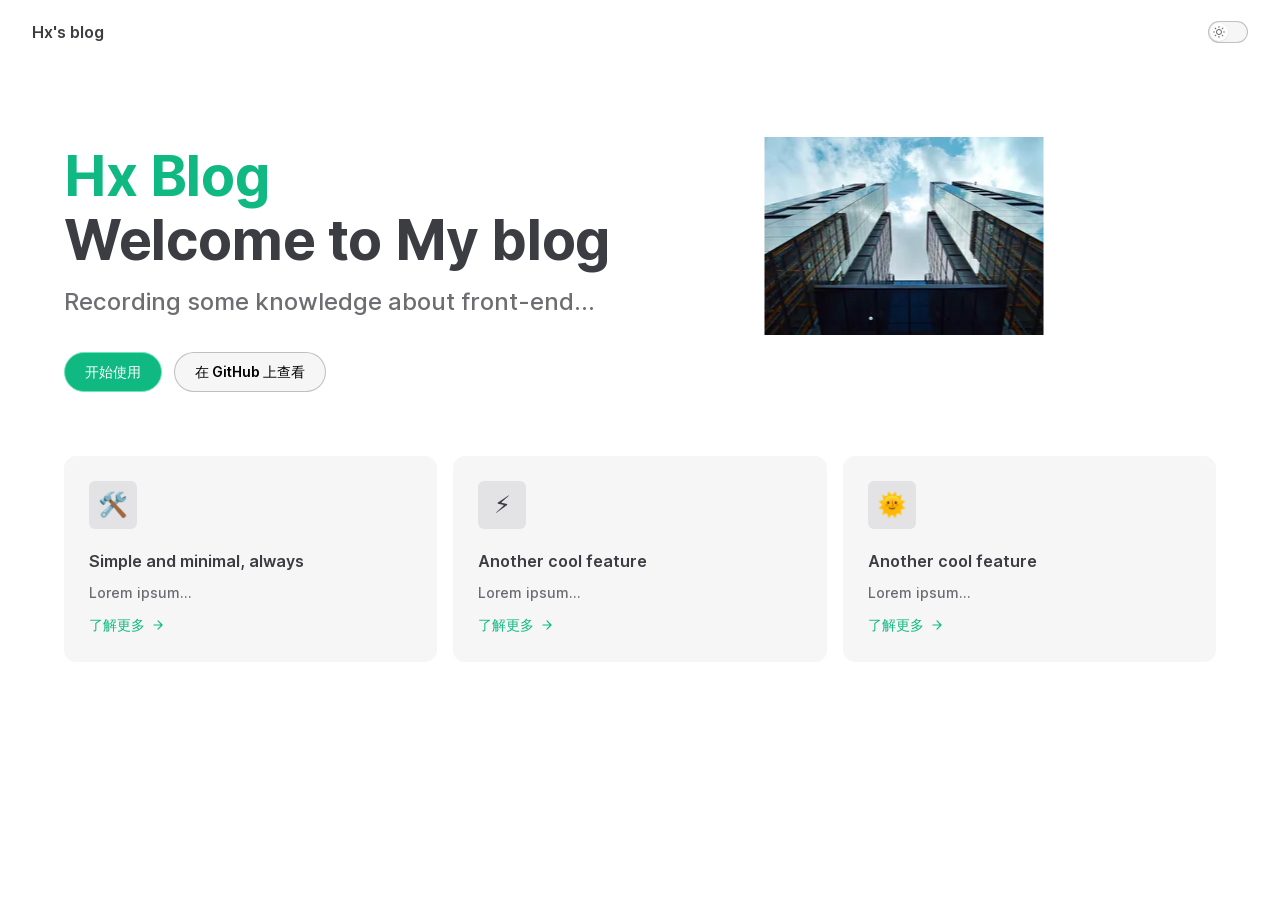
==== index.html @ 92ddaed3 "deploy" ====
<!DOCTYPE html>
<html lang="cn-ZH" dir="ltr">
  <head>
    <meta charset="utf-8">
    <meta name="viewport" content="width=device-width,initial-scale=1">
    <title>Hx's blog | Hx's blog</title>
    <meta name="description" content="基于 vite vue3 element-plus 组件库">
    <link rel="preload stylesheet" href="/assets/style.7b8b1841.css" as="style">
    <script type="module" src="/assets/app.e21450f7.js"></script>
    <link rel="preload" href="/assets/inter-roman-latin.2ed14f66.woff2" as="font" type="font/woff2" crossorigin="">
  <link rel="modulepreload" href="/assets/chunks/framework.d7e37bdc.js">
  <link rel="modulepreload" href="/assets/chunks/theme.c1c2a19f.js">
  <link rel="modulepreload" href="/assets/index.md.8d6172b9.lean.js">
  <script id="check-dark-light">(()=>{const e=localStorage.getItem("vitepress-theme-appearance")||"",a=window.matchMedia("(prefers-color-scheme: dark)").matches;(!e||e==="auto"?a:e==="dark")&&document.documentElement.classList.add("dark")})();</script>
  </head>
  <body>
    <div id="app"><div class="Layout" data-v-b2cf3e0b><!--[--><!--]--><!--[--><span tabindex="-1" data-v-c8616af1></span><a href="#VPContent" class="VPSkipLink visually-hidden" data-v-c8616af1> Skip to content </a><!--]--><!----><header class="VPNav" data-v-b2cf3e0b data-v-7e5bc4a5><div class="VPNavBar" data-v-7e5bc4a5 data-v-94c81dcc><div class="container" data-v-94c81dcc><div class="title" data-v-94c81dcc><div class="VPNavBarTitle" data-v-94c81dcc data-v-f4ef19a3><a class="title" href="/" data-v-f4ef19a3><!--[--><!--]--><!----><!--[-->Hx&#39;s blog<!--]--><!--[--><!--]--></a></div></div><div class="content" data-v-94c81dcc><div class="curtain" data-v-94c81dcc></div><div class="content-body" data-v-94c81dcc><!--[--><!--]--><div class="VPNavBarSearch search" style="--vp-meta-key:&#39;Meta&#39;;" data-v-94c81dcc><!----></div><!----><!----><div class="VPNavBarAppearance appearance" data-v-94c81dcc data-v-f6a63727><label title="toggle dark mode" data-v-f6a63727 data-v-a9c8afb8><button class="VPSwitch VPSwitchAppearance" type="button" role="switch" aria-checked="false" data-v-a9c8afb8 data-v-f3c41672><span class="check" data-v-f3c41672><span class="icon" data-v-f3c41672><!--[--><svg xmlns="http://www.w3.org/2000/svg" aria-hidden="true" focusable="false" viewbox="0 0 24 24" class="sun" data-v-a9c8afb8><path d="M12,18c-3.3,0-6-2.7-6-6s2.7-6,6-6s6,2.7,6,6S15.3,18,12,18zM12,8c-2.2,0-4,1.8-4,4c0,2.2,1.8,4,4,4c2.2,0,4-1.8,4-4C16,9.8,14.2,8,12,8z"></path><path d="M12,4c-0.6,0-1-0.4-1-1V1c0-0.6,0.4-1,1-1s1,0.4,1,1v2C13,3.6,12.6,4,12,4z"></path><path d="M12,24c-0.6,0-1-0.4-1-1v-2c0-0.6,0.4-1,1-1s1,0.4,1,1v2C13,23.6,12.6,24,12,24z"></path><path d="M5.6,6.6c-0.3,0-0.5-0.1-0.7-0.3L3.5,4.9c-0.4-0.4-0.4-1,0-1.4s1-0.4,1.4,0l1.4,1.4c0.4,0.4,0.4,1,0,1.4C6.2,6.5,5.9,6.6,5.6,6.6z"></path><path d="M19.8,20.8c-0.3,0-0.5-0.1-0.7-0.3l-1.4-1.4c-0.4-0.4-0.4-1,0-1.4s1-0.4,1.4,0l1.4,1.4c0.4,0.4,0.4,1,0,1.4C20.3,20.7,20,20.8,19.8,20.8z"></path><path d="M3,13H1c-0.6,0-1-0.4-1-1s0.4-1,1-1h2c0.6,0,1,0.4,1,1S3.6,13,3,13z"></path><path d="M23,13h-2c-0.6,0-1-0.4-1-1s0.4-1,1-1h2c0.6,0,1,0.4,1,1S23.6,13,23,13z"></path><path d="M4.2,20.8c-0.3,0-0.5-0.1-0.7-0.3c-0.4-0.4-0.4-1,0-1.4l1.4-1.4c0.4-0.4,1-0.4,1.4,0s0.4,1,0,1.4l-1.4,1.4C4.7,20.7,4.5,20.8,4.2,20.8z"></path><path d="M18.4,6.6c-0.3,0-0.5-0.1-0.7-0.3c-0.4-0.4-0.4-1,0-1.4l1.4-1.4c0.4-0.4,1-0.4,1.4,0s0.4,1,0,1.4l-1.4,1.4C18.9,6.5,18.6,6.6,18.4,6.6z"></path></svg><svg xmlns="http://www.w3.org/2000/svg" aria-hidden="true" focusable="false" viewbox="0 0 24 24" class="moon" data-v-a9c8afb8><path d="M12.1,22c-0.3,0-0.6,0-0.9,0c-5.5-0.5-9.5-5.4-9-10.9c0.4-4.8,4.2-8.6,9-9c0.4,0,0.8,0.2,1,0.5c0.2,0.3,0.2,0.8-0.1,1.1c-2,2.7-1.4,6.4,1.3,8.4c2.1,1.6,5,1.6,7.1,0c0.3-0.2,0.7-0.3,1.1-0.1c0.3,0.2,0.5,0.6,0.5,1c-0.2,2.7-1.5,5.1-3.6,6.8C16.6,21.2,14.4,22,12.1,22zM9.3,4.4c-2.9,1-5,3.6-5.2,6.8c-0.4,4.4,2.8,8.3,7.2,8.7c2.1,0.2,4.2-0.4,5.8-1.8c1.1-0.9,1.9-2.1,2.4-3.4c-2.5,0.9-5.3,0.5-7.5-1.1C9.2,11.4,8.1,7.7,9.3,4.4z"></path></svg><!--]--></span></span></button></label></div><!----><div class="VPFlyout VPNavBarExtra extra" data-v-94c81dcc data-v-40855f84 data-v-764effdf><button type="button" class="button" aria-haspopup="true" aria-expanded="false" aria-label="extra navigation" data-v-764effdf><svg xmlns="http://www.w3.org/2000/svg" aria-hidden="true" focusable="false" viewbox="0 0 24 24" class="icon" data-v-764effdf><circle cx="12" cy="12" r="2"></circle><circle cx="19" cy="12" r="2"></circle><circle cx="5" cy="12" r="2"></circle></svg></button><div class="menu" data-v-764effdf><div class="VPMenu" data-v-764effdf data-v-e7ea1737><!----><!--[--><!--[--><!----><div class="group" data-v-40855f84><div class="item appearance" data-v-40855f84><p class="label" data-v-40855f84>Appearance</p><div class="appearance-action" data-v-40855f84><label title="toggle dark mode" data-v-40855f84 data-v-a9c8afb8><button class="VPSwitch VPSwitchAppearance" type="button" role="switch" aria-checked="false" data-v-a9c8afb8 data-v-f3c41672><span class="check" data-v-f3c41672><span class="icon" data-v-f3c41672><!--[--><svg xmlns="http://www.w3.org/2000/svg" aria-hidden="true" focusable="false" viewbox="0 0 24 24" class="sun" data-v-a9c8afb8><path d="M12,18c-3.3,0-6-2.7-6-6s2.7-6,6-6s6,2.7,6,6S15.3,18,12,18zM12,8c-2.2,0-4,1.8-4,4c0,2.2,1.8,4,4,4c2.2,0,4-1.8,4-4C16,9.8,14.2,8,12,8z"></path><path d="M12,4c-0.6,0-1-0.4-1-1V1c0-0.6,0.4-1,1-1s1,0.4,1,1v2C13,3.6,12.6,4,12,4z"></path><path d="M12,24c-0.6,0-1-0.4-1-1v-2c0-0.6,0.4-1,1-1s1,0.4,1,1v2C13,23.6,12.6,24,12,24z"></path><path d="M5.6,6.6c-0.3,0-0.5-0.1-0.7-0.3L3.5,4.9c-0.4-0.4-0.4-1,0-1.4s1-0.4,1.4,0l1.4,1.4c0.4,0.4,0.4,1,0,1.4C6.2,6.5,5.9,6.6,5.6,6.6z"></path><path d="M19.8,20.8c-0.3,0-0.5-0.1-0.7-0.3l-1.4-1.4c-0.4-0.4-0.4-1,0-1.4s1-0.4,1.4,0l1.4,1.4c0.4,0.4,0.4,1,0,1.4C20.3,20.7,20,20.8,19.8,20.8z"></path><path d="M3,13H1c-0.6,0-1-0.4-1-1s0.4-1,1-1h2c0.6,0,1,0.4,1,1S3.6,13,3,13z"></path><path d="M23,13h-2c-0.6,0-1-0.4-1-1s0.4-1,1-1h2c0.6,0,1,0.4,1,1S23.6,13,23,13z"></path><path d="M4.2,20.8c-0.3,0-0.5-0.1-0.7-0.3c-0.4-0.4-0.4-1,0-1.4l1.4-1.4c0.4-0.4,1-0.4,1.4,0s0.4,1,0,1.4l-1.4,1.4C4.7,20.7,4.5,20.8,4.2,20.8z"></path><path d="M18.4,6.6c-0.3,0-0.5-0.1-0.7-0.3c-0.4-0.4-0.4-1,0-1.4l1.4-1.4c0.4-0.4,1-0.4,1.4,0s0.4,1,0,1.4l-1.4,1.4C18.9,6.5,18.6,6.6,18.4,6.6z"></path></svg><svg xmlns="http://www.w3.org/2000/svg" aria-hidden="true" focusable="false" viewbox="0 0 24 24" class="moon" data-v-a9c8afb8><path d="M12.1,22c-0.3,0-0.6,0-0.9,0c-5.5-0.5-9.5-5.4-9-10.9c0.4-4.8,4.2-8.6,9-9c0.4,0,0.8,0.2,1,0.5c0.2,0.3,0.2,0.8-0.1,1.1c-2,2.7-1.4,6.4,1.3,8.4c2.1,1.6,5,1.6,7.1,0c0.3-0.2,0.7-0.3,1.1-0.1c0.3,0.2,0.5,0.6,0.5,1c-0.2,2.7-1.5,5.1-3.6,6.8C16.6,21.2,14.4,22,12.1,22zM9.3,4.4c-2.9,1-5,3.6-5.2,6.8c-0.4,4.4,2.8,8.3,7.2,8.7c2.1,0.2,4.2-0.4,5.8-1.8c1.1-0.9,1.9-2.1,2.4-3.4c-2.5,0.9-5.3,0.5-7.5-1.1C9.2,11.4,8.1,7.7,9.3,4.4z"></path></svg><!--]--></span></span></button></label></div></div></div><!----><!--]--><!--]--></div></div></div><!--[--><!--]--><button type="button" class="VPNavBarHamburger hamburger" aria-label="mobile navigation" aria-expanded="false" aria-controls="VPNavScreen" data-v-94c81dcc data-v-e5dd9c1c><span class="container" data-v-e5dd9c1c><span class="top" data-v-e5dd9c1c></span><span class="middle" data-v-e5dd9c1c></span><span class="bottom" data-v-e5dd9c1c></span></span></button></div></div></div></div><!----></header><!----><!----><div class="VPContent is-home" id="VPContent" data-v-b2cf3e0b data-v-a494bd1d><div class="VPHome" data-v-a494bd1d data-v-d82743a8><!--[--><!--]--><div class="VPHero has-image VPHomeHero" data-v-d82743a8 data-v-fd2650d5><div class="container" data-v-fd2650d5><div class="main" data-v-fd2650d5><!--[--><h1 class="name" data-v-fd2650d5><span class="clip" data-v-fd2650d5>Hx Blog</span></h1><p class="text" data-v-fd2650d5>Welcome to My blog</p><p class="tagline" data-v-fd2650d5>Recording some knowledge about front-end...</p><!--]--><div class="actions" data-v-fd2650d5><!--[--><div class="action" data-v-fd2650d5><a class="VPButton medium brand" href="/guide/start.html" data-v-fd2650d5 data-v-567ba664>开始使用</a></div><div class="action" data-v-fd2650d5><a class="VPButton medium alt" href="https://github.com/HuGtoX" target="_blank" rel="noreferrer" data-v-fd2650d5 data-v-567ba664>在 GitHub 上查看</a></div><!--]--></div></div><div class="image" data-v-fd2650d5><div class="image-container" data-v-fd2650d5><div class="image-bg" data-v-fd2650d5></div><!--[--><!--[--><img class="VPImage image-src" src="/logo.png" alt="网页的logo图标" data-v-6db2186b><!--]--><!--]--></div></div></div></div><!--[--><!--]--><!--[--><!--]--><div class="VPFeatures VPHomeFeatures" data-v-d82743a8 data-v-6816157f><div class="container" data-v-6816157f><div class="items" data-v-6816157f><!--[--><div class="grid-3 item" data-v-6816157f><a class="VPLink link VPFeature" href="/guide/start.html" data-v-6816157f data-v-837f6cca data-v-8f4dc553><!--[--><article class="box" data-v-837f6cca><div class="icon" data-v-837f6cca>🛠️</div><h2 class="title" data-v-837f6cca>Simple and minimal, always</h2><p class="details" data-v-837f6cca>Lorem ipsum...</p><div class="link-text" data-v-837f6cca><p class="link-text-value" data-v-837f6cca>了解更多 <svg xmlns="http://www.w3.org/2000/svg" viewbox="0 0 24 24" class="link-text-icon" data-v-837f6cca><path d="M19.9,12.4c0.1-0.2,0.1-0.5,0-0.8c-0.1-0.1-0.1-0.2-0.2-0.3l-7-7c-0.4-0.4-1-0.4-1.4,0s-0.4,1,0,1.4l5.3,5.3H5c-0.6,0-1,0.4-1,1s0.4,1,1,1h11.6l-5.3,5.3c-0.4,0.4-0.4,1,0,1.4c0.2,0.2,0.5,0.3,0.7,0.3s0.5-0.1,0.7-0.3l7-7C19.8,12.6,19.9,12.5,19.9,12.4z"></path></svg></p></div></article><!--]--><!----></a></div><div class="grid-3 item" data-v-6816157f><a class="VPLink link VPFeature" href="/guide/start.html" data-v-6816157f data-v-837f6cca data-v-8f4dc553><!--[--><article class="box" data-v-837f6cca><div class="icon" data-v-837f6cca>⚡️</div><h2 class="title" data-v-837f6cca>Another cool feature</h2><p class="details" data-v-837f6cca>Lorem ipsum...</p><div class="link-text" data-v-837f6cca><p class="link-text-value" data-v-837f6cca>了解更多 <svg xmlns="http://www.w3.org/2000/svg" viewbox="0 0 24 24" class="link-text-icon" data-v-837f6cca><path d="M19.9,12.4c0.1-0.2,0.1-0.5,0-0.8c-0.1-0.1-0.1-0.2-0.2-0.3l-7-7c-0.4-0.4-1-0.4-1.4,0s-0.4,1,0,1.4l5.3,5.3H5c-0.6,0-1,0.4-1,1s0.4,1,1,1h11.6l-5.3,5.3c-0.4,0.4-0.4,1,0,1.4c0.2,0.2,0.5,0.3,0.7,0.3s0.5-0.1,0.7-0.3l7-7C19.8,12.6,19.9,12.5,19.9,12.4z"></path></svg></p></div></article><!--]--><!----></a></div><div class="grid-3 item" data-v-6816157f><a class="VPLink link VPFeature" href="/guide/start.html" data-v-6816157f data-v-837f6cca data-v-8f4dc553><!--[--><article class="box" data-v-837f6cca><div class="icon" data-v-837f6cca>🌞</div><h2 class="title" data-v-837f6cca>Another cool feature</h2><p class="details" data-v-837f6cca>Lorem ipsum...</p><div class="link-text" data-v-837f6cca><p class="link-text-value" data-v-837f6cca>了解更多 <svg xmlns="http://www.w3.org/2000/svg" viewbox="0 0 24 24" class="link-text-icon" data-v-837f6cca><path d="M19.9,12.4c0.1-0.2,0.1-0.5,0-0.8c-0.1-0.1-0.1-0.2-0.2-0.3l-7-7c-0.4-0.4-1-0.4-1.4,0s-0.4,1,0,1.4l5.3,5.3H5c-0.6,0-1,0.4-1,1s0.4,1,1,1h11.6l-5.3,5.3c-0.4,0.4-0.4,1,0,1.4c0.2,0.2,0.5,0.3,0.7,0.3s0.5-0.1,0.7-0.3l7-7C19.8,12.6,19.9,12.5,19.9,12.4z"></path></svg></p></div></article><!--]--><!----></a></div><!--]--></div></div></div><!--[--><!--]--><div style="position:relative;" data-v-d82743a8><div></div></div></div></div><!----><!--[--><!--]--></div></div>
    <script>__VP_HASH_MAP__ = JSON.parse("{\"index.md\":\"8d6172b9\"}")
__VP_SITE_DATA__ = JSON.parse("{\"lang\":\"cn-ZH\",\"dir\":\"ltr\",\"title\":\"Hx's blog\",\"description\":\"基于 vite vue3 element-plus 组件库\",\"base\":\"/\",\"head\":[],\"appearance\":true,\"themeConfig\":{},\"locales\":{},\"scrollOffset\":90,\"cleanUrls\":false}")</script>
    
  </body>
</html>
---- assets/style.7b8b1841.css ----
@font-face{font-family:Inter var;font-weight:100 900;font-display:swap;font-style:normal;font-named-instance:"Regular";src:url(/assets/inter-roman-cyrillic.5f2c6c8c.woff2) format("woff2");unicode-range:U+0301,U+0400-045F,U+0490-0491,U+04B0-04B1,U+2116}@font-face{font-family:Inter var;font-weight:100 900;font-display:swap;font-style:normal;font-named-instance:"Regular";src:url(/assets/inter-roman-cyrillic-ext.e75737ce.woff2) format("woff2");unicode-range:U+0460-052F,U+1C80-1C88,U+20B4,U+2DE0-2DFF,U+A640-A69F,U+FE2E-FE2F}@font-face{font-family:Inter var;font-weight:100 900;font-display:swap;font-style:normal;font-named-instance:"Regular";src:url(/assets/inter-roman-greek.d5a6d92a.woff2) format("woff2");unicode-range:U+0370-03FF}@font-face{font-family:Inter var;font-weight:100 900;font-display:swap;font-style:normal;font-named-instance:"Regular";src:url(/assets/inter-roman-greek-ext.ab0619bc.woff2) format("woff2");unicode-range:U+1F00-1FFF}@font-face{font-family:Inter var;font-weight:100 900;font-display:swap;font-style:normal;font-named-instance:"Regular";src:url(/assets/inter-roman-latin.2ed14f66.woff2) format("woff2");unicode-range:U+0000-00FF,U+0131,U+0152-0153,U+02BB-02BC,U+02C6,U+02DA,U+02DC,U+2000-206F,U+2074,U+20AC,U+2122,U+2191,U+2193,U+2212,U+2215,U+FEFF,U+FFFD}@font-face{font-family:Inter var;font-weight:100 900;font-display:swap;font-style:normal;font-named-instance:"Regular";src:url(/assets/inter-roman-latin-ext.0030eebd.woff2) format("woff2");unicode-range:U+0100-024F,U+0259,U+1E00-1EFF,U+2020,U+20A0-20AB,U+20AD-20CF,U+2113,U+2C60-2C7F,U+A720-A7FF}@font-face{font-family:Inter var;font-weight:100 900;font-display:swap;font-style:normal;font-named-instance:"Regular";src:url(/assets/inter-roman-vietnamese.14ce25a6.woff2) format("woff2");unicode-range:U+0102-0103,U+0110-0111,U+0128-0129,U+0168-0169,U+01A0-01A1,U+01AF-01B0,U+1EA0-1EF9,U+20AB}@font-face{font-family:Inter var;font-weight:100 900;font-display:swap;font-style:italic;font-named-instance:"Italic";src:url(/assets/inter-italic-cyrillic.ea42a392.woff2) format("woff2");unicode-range:U+0301,U+0400-045F,U+0490-0491,U+04B0-04B1,U+2116}@font-face{font-family:Inter var;font-weight:100 900;font-display:swap;font-style:italic;font-named-instance:"Italic";src:url(/assets/inter-italic-cyrillic-ext.33bd5a8e.woff2) format("woff2");unicode-range:U+0460-052F,U+1C80-1C88,U+20B4,U+2DE0-2DFF,U+A640-A69F,U+FE2E-FE2F}@font-face{font-family:Inter var;font-weight:100 900;font-display:swap;font-style:italic;font-named-instance:"Italic";src:url(/assets/inter-italic-greek.8f4463c4.woff2) format("woff2");unicode-range:U+0370-03FF}@font-face{font-family:Inter var;font-weight:100 900;font-display:swap;font-style:italic;font-named-instance:"Italic";src:url(/assets/inter-italic-greek-ext.4fbe9427.woff2) format("woff2");unicode-range:U+1F00-1FFF}@font-face{font-family:Inter var;font-weight:100 900;font-display:swap;font-style:italic;font-named-instance:"Italic";src:url(/assets/inter-italic-latin.bd3b6f56.woff2) format("woff2");unicode-range:U+0000-00FF,U+0131,U+0152-0153,U+02BB-02BC,U+02C6,U+02DA,U+02DC,U+2000-206F,U+2074,U+20AC,U+2122,U+2191,U+2193,U+2212,U+2215,U+FEFF,U+FFFD}@font-face{font-family:Inter var;font-weight:100 900;font-display:swap;font-style:italic;font-named-instance:"Italic";src:url(/assets/inter-italic-latin-ext.bd8920cc.woff2) format("woff2");unicode-range:U+0100-024F,U+0259,U+1E00-1EFF,U+2020,U+20A0-20AB,U+20AD-20CF,U+2113,U+2C60-2C7F,U+A720-A7FF}@font-face{font-family:Inter var;font-weight:100 900;font-display:swap;font-style:italic;font-named-instance:"Italic";src:url(/assets/inter-italic-vietnamese.6ce511fb.woff2) format("woff2");unicode-range:U+0102-0103,U+0110-0111,U+0128-0129,U+0168-0169,U+01A0-01A1,U+01AF-01B0,U+1EA0-1EF9,U+20AB}@font-face{font-family:Chinese Quotes;src:local("PingFang SC Regular"),local("PingFang SC"),local("SimHei"),local("Source Han Sans SC");unicode-range:U+2018,U+2019,U+201C,U+201D}:root{--vp-c-white: #ffffff;--vp-c-black: #000000;--vp-c-gray: #8e8e93;--vp-c-text-light-1: rgba(60, 60, 67);--vp-c-text-light-2: rgba(60, 60, 67, .75);--vp-c-text-light-3: rgba(60, 60, 67, .33);--vp-c-text-dark-1: rgba(255, 255, 245, .86);--vp-c-text-dark-2: rgba(235, 235, 245, .6);--vp-c-text-dark-3: rgba(235, 235, 245, .38);--vp-c-green: #10b981;--vp-c-green-light: #34d399;--vp-c-green-lighter: #6ee7b7;--vp-c-green-dark: #059669;--vp-c-green-darker: #047857;--vp-c-green-dimm-1: rgba(16, 185, 129, .05);--vp-c-green-dimm-2: rgba(16, 185, 129, .2);--vp-c-green-dimm-3: rgba(16, 185, 129, .5);--vp-c-yellow: #d97706;--vp-c-yellow-light: #f59e0b;--vp-c-yellow-lighter: #fbbf24;--vp-c-yellow-dark: #b45309;--vp-c-yellow-darker: #92400e;--vp-c-yellow-dimm-1: rgba(234, 179, 8, .05);--vp-c-yellow-dimm-2: rgba(234, 179, 8, .2);--vp-c-yellow-dimm-3: rgba(234, 179, 8, .5);--vp-c-red: #f43f5e;--vp-c-red-light: #fb7185;--vp-c-red-lighter: #fda4af;--vp-c-red-dark: #e11d48;--vp-c-red-darker: #be123c;--vp-c-red-dimm-1: rgba(244, 63, 94, .05);--vp-c-red-dimm-2: rgba(244, 63, 94, .2);--vp-c-red-dimm-3: rgba(244, 63, 94, .5);--vp-c-sponsor: #db2777}:root{--vp-c-bg: #ffffff;--vp-c-bg-elv: #ffffff;--vp-c-bg-elv-up: #ffffff;--vp-c-bg-elv-down: #f6f6f7;--vp-c-bg-elv-mute: #f6f6f7;--vp-c-bg-soft: #f6f6f7;--vp-c-bg-soft-up: #f9f9fa;--vp-c-bg-soft-down: #e3e3e5;--vp-c-bg-soft-mute: #e3e3e5;--vp-c-bg-alt: #f6f6f7;--vp-c-border: rgba(60, 60, 67, .29);--vp-c-divider: rgba(60, 60, 67, .12);--vp-c-gutter: rgba(60, 60, 67, .12);--vp-c-neutral: var(--vp-c-black);--vp-c-neutral-inverse: var(--vp-c-white);--vp-c-text-1: var(--vp-c-text-light-1);--vp-c-text-2: var(--vp-c-text-light-2);--vp-c-text-3: var(--vp-c-text-light-3);--vp-c-text-inverse-1: var(--vp-c-text-dark-1);--vp-c-text-inverse-2: var(--vp-c-text-dark-2);--vp-c-text-inverse-3: var(--vp-c-text-dark-3);--vp-c-text-code: #476582;--vp-c-brand: var(--vp-c-green);--vp-c-brand-light: var(--vp-c-green-light);--vp-c-brand-lighter: var(--vp-c-green-lighter);--vp-c-brand-dark: var(--vp-c-green-dark);--vp-c-brand-darker: var(--vp-c-green-darker);--vp-c-mute: #f6f6f7;--vp-c-mute-light: #f9f9fc;--vp-c-mute-lighter: #ffffff;--vp-c-mute-dark: #e3e3e5;--vp-c-mute-darker: #d7d7d9}.dark{--vp-c-bg: #1e1e20;--vp-c-bg-elv: #252529;--vp-c-bg-elv-up: #313136;--vp-c-bg-elv-down: #1e1e20;--vp-c-bg-elv-mute: #313136;--vp-c-bg-soft: #252529;--vp-c-bg-soft-up: #313136;--vp-c-bg-soft-down: #1e1e20;--vp-c-bg-soft-mute: #313136;--vp-c-bg-alt: #161618;--vp-c-border: rgba(82, 82, 89, .68);--vp-c-divider: rgba(82, 82, 89, .32);--vp-c-gutter: #000000;--vp-c-neutral: var(--vp-c-white);--vp-c-neutral-inverse: var(--vp-c-black);--vp-c-text-1: var(--vp-c-text-dark-1);--vp-c-text-2: var(--vp-c-text-dark-2);--vp-c-text-3: var(--vp-c-text-dark-3);--vp-c-text-inverse-1: var(--vp-c-text-light-1);--vp-c-text-inverse-2: var(--vp-c-text-light-2);--vp-c-text-inverse-3: var(--vp-c-text-light-3);--vp-c-text-code: #c9def1;--vp-c-mute: #313136;--vp-c-mute-light: #3a3a3c;--vp-c-mute-lighter: #505053;--vp-c-mute-dark: #2c2c30;--vp-c-mute-darker: #252529}:root{--vp-font-family-base: "Chinese Quotes", "Inter var", "Inter", ui-sans-serif, system-ui, -apple-system, BlinkMacSystemFont, "Segoe UI", Roboto, "Helvetica Neue", Helvetica, Arial, "Noto Sans", sans-serif, "Apple Color Emoji", "Segoe UI Emoji", "Segoe UI Symbol", "Noto Color Emoji";--vp-font-family-mono: ui-monospace, SFMono-Regular, "SF Mono", Menlo, Monaco, Consolas, "Liberation Mono", "Courier New", monospace}:root{--vp-shadow-1: 0 1px 2px rgba(0, 0, 0, .04), 0 1px 2px rgba(0, 0, 0, .06);--vp-shadow-2: 0 3px 12px rgba(0, 0, 0, .07), 0 1px 4px rgba(0, 0, 0, .07);--vp-shadow-3: 0 12px 32px rgba(0, 0, 0, .1), 0 2px 6px rgba(0, 0, 0, .08);--vp-shadow-4: 0 14px 44px rgba(0, 0, 0, .12), 0 3px 9px rgba(0, 0, 0, .12);--vp-shadow-5: 0 18px 56px rgba(0, 0, 0, .16), 0 4px 12px rgba(0, 0, 0, .16)}:root{--vp-z-index-local-nav: 10;--vp-z-index-nav: 20;--vp-z-index-layout-top: 30;--vp-z-index-backdrop: 40;--vp-z-index-sidebar: 50;--vp-z-index-footer: 60}:root{--vp-icon-copy: url("data:image/svg+xml,%3Csvg xmlns='http://www.w3.org/2000/svg' fill='none' height='20' width='20' stroke='rgba(128,128,128,1)' stroke-width='2' viewBox='0 0 24 24'%3E%3Cpath stroke-linecap='round' stroke-linejoin='round' d='M9 5H7a2 2 0 0 0-2 2v12a2 2 0 0 0 2 2h10a2 2 0 0 0 2-2V7a2 2 0 0 0-2-2h-2M9 5a2 2 0 0 0 2 2h2a2 2 0 0 0 2-2M9 5a2 2 0 0 1 2-2h2a2 2 0 0 1 2 2'/%3E%3C/svg%3E");--vp-icon-copied: url("data:image/svg+xml,%3Csvg xmlns='http://www.w3.org/2000/svg' fill='none' height='20' width='20' stroke='rgba(128,128,128,1)' stroke-width='2' viewBox='0 0 24 24'%3E%3Cpath stroke-linecap='round' stroke-linejoin='round' d='M9 5H7a2 2 0 0 0-2 2v12a2 2 0 0 0 2 2h10a2 2 0 0 0 2-2V7a2 2 0 0 0-2-2h-2M9 5a2 2 0 0 0 2 2h2a2 2 0 0 0 2-2M9 5a2 2 0 0 1 2-2h2a2 2 0 0 1 2 2m-6 9 2 2 4-4'/%3E%3C/svg%3E")}:root{--vp-layout-max-width: 1440px}:root{--vp-header-anchor-symbol: "#"}:root{--vp-code-line-height: 1.7;--vp-code-font-size: .875em;--vp-c-code-dimm: var(--vp-c-text-dark-3);--vp-code-block-color: var(--vp-c-text-dark-1);--vp-code-block-bg: #292b30;--vp-code-block-bg-light: #1e1e20;--vp-code-block-divider-color: #000000;--vp-code-line-highlight-color: rgba(0, 0, 0, .5);--vp-code-line-number-color: var(--vp-c-code-dimm);--vp-code-line-diff-add-color: var(--vp-c-green-dimm-2);--vp-code-line-diff-add-symbol-color: var(--vp-c-green);--vp-code-line-diff-remove-color: var(--vp-c-red-dimm-2);--vp-code-line-diff-remove-symbol-color: var(--vp-c-red);--vp-code-line-warning-color: var(--vp-c-yellow-dimm-2);--vp-code-line-error-color: var(--vp-c-red-dimm-2);--vp-code-copy-code-border-color: transparent;--vp-code-copy-code-bg: var(--vp-code-block-bg-light);--vp-code-copy-code-hover-border-color: var(--vp-c-divider);--vp-code-copy-code-hover-bg: var(--vp-code-block-bg-light);--vp-code-copy-code-active-text: var(--vp-c-text-dark-2);--vp-code-tab-divider: var(--vp-code-block-divider-color);--vp-code-tab-text-color: var(--vp-c-text-dark-2);--vp-code-tab-bg: var(--vp-code-block-bg);--vp-code-tab-hover-text-color: var(--vp-c-text-dark-1);--vp-code-tab-active-text-color: var(--vp-c-text-dark-1);--vp-code-tab-active-bar-color: var(--vp-c-brand)}.dark{--vp-code-block-bg: #161618}:root:not(.dark) .vp-adaptive-theme{--vp-c-code-dimm: var(--vp-c-text-2);--vp-code-block-color: var(--vp-c-text-1);--vp-code-block-bg: #f8f8f8;--vp-code-block-divider-color: var(--vp-c-divider);--vp-code-line-highlight-color: #ececec;--vp-code-line-number-color: var(--vp-c-code-dimm);--vp-code-copy-code-bg: #e2e2e2;--vp-code-copy-code-hover-bg: #dcdcdc;--vp-code-copy-code-active-text: var(--vp-c-text-2);--vp-code-tab-divider: var(--vp-c-divider);--vp-code-tab-text-color: var(--vp-c-text-2);--vp-code-tab-bg: var(--vp-code-block-bg);--vp-code-tab-hover-text-color: var(--vp-c-text-1);--vp-code-tab-active-text-color: var(--vp-c-text-1)}:root{--vp-button-brand-border: var(--vp-c-brand-lighter);--vp-button-brand-text: var(--vp-c-white);--vp-button-brand-bg: var(--vp-c-brand);--vp-button-brand-hover-border: var(--vp-c-brand-lighter);--vp-button-brand-hover-text: var(--vp-c-white);--vp-button-brand-hover-bg: var(--vp-c-brand-dark);--vp-button-brand-active-border: var(--vp-c-brand-lighter);--vp-button-brand-active-text: var(--vp-c-white);--vp-button-brand-active-bg: var(--vp-c-brand-darker);--vp-button-alt-border: var(--vp-c-border);--vp-button-alt-text: var(--vp-c-neutral);--vp-button-alt-bg: var(--vp-c-mute);--vp-button-alt-hover-border: var(--vp-c-border);--vp-button-alt-hover-text: var(--vp-c-neutral);--vp-button-alt-hover-bg: var(--vp-c-mute-dark);--vp-button-alt-active-border: var(--vp-c-border);--vp-button-alt-active-text: var(--vp-c-neutral);--vp-button-alt-active-bg: var(--vp-c-mute-darker);--vp-button-sponsor-border: var(--vp-c-gray-light-3);--vp-button-sponsor-text: var(--vp-c-text-light-2);--vp-button-sponsor-bg: transparent;--vp-button-sponsor-hover-border: var(--vp-c-sponsor);--vp-button-sponsor-hover-text: var(--vp-c-sponsor);--vp-button-sponsor-hover-bg: transparent;--vp-button-sponsor-active-border: var(--vp-c-sponsor);--vp-button-sponsor-active-text: var(--vp-c-sponsor);--vp-button-sponsor-active-bg: transparent}.dark{--vp-button-sponsor-border: var(--vp-c-gray-dark-1);--vp-button-sponsor-text: var(--vp-c-text-dark-2)}:root{--vp-custom-block-font-size: 14px;--vp-custom-block-code-font-size: 13px;--vp-custom-block-info-border: var(--vp-c-border);--vp-custom-block-info-text: var(--vp-c-text-2);--vp-custom-block-info-bg: var(--vp-c-bg-soft-up);--vp-custom-block-info-code-bg: var(--vp-c-bg-soft);--vp-custom-block-tip-border: var(--vp-c-green);--vp-custom-block-tip-text: var(--vp-c-green-dark);--vp-custom-block-tip-bg: var(--vp-c-bg-soft-up);--vp-custom-block-tip-code-bg: var(--vp-c-bg-soft);--vp-custom-block-warning-border: var(--vp-c-yellow);--vp-custom-block-warning-text: var(--vp-c-yellow);--vp-custom-block-warning-bg: var(--vp-c-bg-soft-up);--vp-custom-block-warning-code-bg: var(--vp-c-bg-soft);--vp-custom-block-danger-border: var(--vp-c-red);--vp-custom-block-danger-text: var(--vp-c-red);--vp-custom-block-danger-bg: var(--vp-c-bg-soft-up);--vp-custom-block-danger-code-bg: var(--vp-c-bg-soft);--vp-custom-block-details-border: var(--vp-custom-block-info-border);--vp-custom-block-details-text: var(--vp-custom-block-info-text);--vp-custom-block-details-bg: var(--vp-custom-block-info-bg);--vp-custom-block-details-code-bg: var(--vp-custom-block-details-bg)}:root{--vp-input-border-color: var(--vp-c-border);--vp-input-bg-color: var(--vp-c-bg-alt);--vp-input-hover-border-color: var(--vp-c-gray);--vp-input-switch-bg-color: var(--vp-c-mute)}:root{--vp-nav-height: 64px;--vp-nav-bg-color: var(--vp-c-bg);--vp-nav-screen-bg-color: var(--vp-c-bg)}:root{--vp-local-nav-bg-color: var(--vp-c-bg)}:root{--vp-sidebar-width: 272px;--vp-sidebar-bg-color: var(--vp-c-bg-alt)}:root{--vp-backdrop-bg-color: rgba(0, 0, 0, .6)}:root{--vp-home-hero-name-color: var(--vp-c-brand);--vp-home-hero-name-background: transparent;--vp-home-hero-image-background-image: none;--vp-home-hero-image-filter: none}:root{--vp-badge-info-border: var(--vp-c-border);--vp-badge-info-text: var(--vp-c-text-2);--vp-badge-info-bg: var(--vp-c-bg-soft-up);--vp-badge-tip-border: var(--vp-c-green-dark);--vp-badge-tip-text: var(--vp-c-green);--vp-badge-tip-bg: var(--vp-c-green-dimm-1);--vp-badge-warning-border: var(--vp-c-yellow-dark);--vp-badge-warning-text: var(--vp-c-yellow);--vp-badge-warning-bg: var(--vp-c-yellow-dimm-1);--vp-badge-danger-border: var(--vp-c-red-dark);--vp-badge-danger-text: var(--vp-c-red);--vp-badge-danger-bg: var(--vp-c-red-dimm-1)}:root{--vp-carbon-ads-text-color: var(--vp-c-text-1);--vp-carbon-ads-poweredby-color: var(--vp-c-text-2);--vp-carbon-ads-bg-color: var(--vp-c-bg-soft);--vp-carbon-ads-hover-text-color: var(--vp-c-brand);--vp-carbon-ads-hover-poweredby-color: var(--vp-c-text-1)}:root{--vp-local-search-bg: var(--vp-c-bg);--vp-local-search-result-bg: var(--vp-c-bg);--vp-local-search-result-border: var(--vp-c-divider);--vp-local-search-result-selected-bg: var(--vp-c-bg);--vp-local-search-result-selected-border: var(--vp-c-brand);--vp-local-search-highlight-bg: var(--vp-c-green-lighter);--vp-local-search-highlight-text: var(--vp-c-black)}*,:before,:after{box-sizing:border-box}html{line-height:1.4;font-size:16px;-webkit-text-size-adjust:100%}html.dark{color-scheme:dark}body{margin:0;width:100%;min-width:320px;min-height:100vh;line-height:24px;font-family:var(--vp-font-family-base);font-size:16px;font-weight:400;color:var(--vp-c-text-1);background-color:var(--vp-c-bg);direction:ltr;font-synthesis:style;text-rendering:optimizeLegibility;-webkit-font-smoothing:antialiased;-moz-osx-font-smoothing:grayscale}main{display:block}h1,h2,h3,h4,h5,h6{margin:0;line-height:24px;font-size:16px;font-weight:400}p{margin:0}strong,b{font-weight:600}a,area,button,[role=button],input,label,select,summary,textarea{touch-action:manipulation}a{color:inherit;text-decoration:inherit}ol,ul{list-style:none;margin:0;padding:0}blockquote{margin:0}pre,code,kbd,samp{font-family:var(--vp-font-family-mono)}img,svg,video,canvas,audio,iframe,embed,object{display:block}figure{margin:0}img,video{max-width:100%;height:auto}button,input,optgroup,select,textarea{border:0;padding:0;line-height:inherit;color:inherit}button{padding:0;font-family:inherit;background-color:transparent;background-image:none}button:enabled,[role=button]:enabled{cursor:pointer}button:focus,button:focus-visible{outline:1px dotted;outline:4px auto -webkit-focus-ring-color}button:focus:not(:focus-visible){outline:none!important}input:focus,textarea:focus,select:focus{outline:none}table{border-collapse:collapse}input{background-color:transparent}input:-ms-input-placeholder,textarea:-ms-input-placeholder{color:var(--vp-c-text-3)}input::-ms-input-placeholder,textarea::-ms-input-placeholder{color:var(--vp-c-text-3)}input::placeholder,textarea::placeholder{color:var(--vp-c-text-3)}input::-webkit-outer-spin-button,input::-webkit-inner-spin-button{-webkit-appearance:none;margin:0}input[type=number]{-moz-appearance:textfield}textarea{resize:vertical}select{-webkit-appearance:none}fieldset{margin:0;padding:0}h1,h2,h3,h4,h5,h6,li,p{overflow-wrap:break-word}vite-error-overlay{z-index:9999}.visually-hidden{position:absolute;width:1px;height:1px;white-space:nowrap;clip:rect(0 0 0 0);clip-path:inset(50%);overflow:hidden}.custom-block{border:1px solid transparent;border-radius:8px;padding:16px 16px 8px;line-height:24px;font-size:var(--vp-custom-block-font-size);color:var(--vp-c-text-2)}.custom-block.info{border-color:var(--vp-custom-block-info-border);color:var(--vp-custom-block-info-text);background-color:var(--vp-custom-block-info-bg)}.custom-block.custom-block th,.custom-block.custom-block blockquote>p{font-size:var(--vp-custom-block-font-size);color:inherit}.custom-block.info code{background-color:var(--vp-custom-block-info-code-bg)}.custom-block.tip{border-color:var(--vp-custom-block-tip-border);color:var(--vp-custom-block-tip-text);background-color:var(--vp-custom-block-tip-bg)}.custom-block.tip code{background-color:var(--vp-custom-block-tip-code-bg)}.custom-block.warning{border-color:var(--vp-custom-block-warning-border);color:var(--vp-custom-block-warning-text);background-color:var(--vp-custom-block-warning-bg)}.custom-block.warning code{background-color:var(--vp-custom-block-warning-code-bg)}.custom-block.danger{border-color:var(--vp-custom-block-danger-border);color:var(--vp-custom-block-danger-text);background-color:var(--vp-custom-block-danger-bg)}.custom-block.danger code{background-color:var(--vp-custom-block-danger-code-bg)}.custom-block.details{border-color:var(--vp-custom-block-details-border);color:var(--vp-custom-block-details-text);background-color:var(--vp-custom-block-details-bg)}.custom-block.details code{background-color:var(--vp-custom-block-details-code-bg)}.custom-block-title{font-weight:600}.custom-block p+p{margin:8px 0}.custom-block.details summary{margin:0 0 8px;font-weight:700;cursor:pointer}.custom-block.details summary+p{margin:8px 0}.custom-block a{color:inherit;font-weight:600}.custom-block a:hover{text-decoration:underline}.custom-block code{font-size:var(--vp-custom-block-code-font-size)}.dark .vp-code-light{display:none}html:not(.dark) .vp-code-dark{display:none}.vp-code-group{margin-top:16px}.vp-code-group .tabs{position:relative;display:flex;margin-right:-24px;margin-left:-24px;padding:0 12px;background-color:var(--vp-code-tab-bg);overflow-x:auto;overflow-y:hidden}.vp-code-group .tabs:after{position:absolute;right:0;bottom:0;left:0;height:1px;background-color:var(--vp-code-tab-divider);content:""}@media (min-width: 640px){.vp-code-group .tabs{margin-right:0;margin-left:0;border-radius:8px 8px 0 0}}.vp-code-group .tabs input{position:absolute;opacity:0;pointer-events:none}.vp-code-group .tabs label{position:relative;display:inline-block;border-bottom:1px solid transparent;padding:0 12px;line-height:48px;font-size:14px;font-weight:500;color:var(--vp-code-tab-text-color);white-space:nowrap;cursor:pointer;transition:color .25s}.vp-code-group .tabs label:after{position:absolute;right:8px;bottom:-1px;left:8px;z-index:10;height:1px;content:"";background-color:transparent;transition:background-color .25s}.vp-code-group label:hover{color:var(--vp-code-tab-hover-text-color)}.vp-code-group input:checked+label{color:var(--vp-code-tab-active-text-color)}.vp-code-group input:checked+label:after{background-color:var(--vp-code-tab-active-bar-color)}.vp-code-group div[class*=language-]{display:none;margin-top:0!important;border-top-left-radius:0!important;border-top-right-radius:0!important}.vp-code-group div[class*=language-].active{display:block}.vp-doc h1,.vp-doc h2,.vp-doc h3,.vp-doc h4,.vp-doc h5,.vp-doc h6{position:relative;font-weight:600;outline:none}.vp-doc h1{letter-spacing:-.02em;line-height:40px;font-size:28px}.vp-doc h2{margin:48px 0 16px;border-top:1px solid var(--vp-c-divider);padding-top:24px;letter-spacing:-.02em;line-height:32px;font-size:24px}.vp-doc h3{margin:32px 0 0;letter-spacing:-.01em;line-height:28px;font-size:20px}.vp-doc .header-anchor{float:left;margin-left:-.87em;padding-right:.23em;font-weight:500;user-select:none;opacity:0;transition:color .25s,opacity .25s}.vp-doc .header-anchor:before{content:var(--vp-header-anchor-symbol)}.vp-doc h1:hover .header-anchor,.vp-doc h1 .header-anchor:focus,.vp-doc h2:hover .header-anchor,.vp-doc h2 .header-anchor:focus,.vp-doc h3:hover .header-anchor,.vp-doc h3 .header-anchor:focus,.vp-doc h4:hover .header-anchor,.vp-doc h4 .header-anchor:focus,.vp-doc h5:hover .header-anchor,.vp-doc h5 .header-anchor:focus,.vp-doc h6:hover .header-anchor,.vp-doc h6 .header-anchor:focus{opacity:1}@media (min-width: 768px){.vp-doc h1{letter-spacing:-.02em;line-height:40px;font-size:32px}}.vp-doc p,.vp-doc summary{margin:16px 0}.vp-doc p{line-height:28px}.vp-doc blockquote{margin:16px 0;border-left:2px solid var(--vp-c-divider);padding-left:16px;transition:border-color .5s}.vp-doc blockquote>p{margin:0;font-size:16px;color:var(--vp-c-text-2);transition:color .5s}.vp-doc a{font-weight:500;color:var(--vp-c-brand);text-decoration-style:dotted;transition:color .25s}.vp-doc a:hover{text-decoration:underline}.vp-doc strong{font-weight:600}.vp-doc ul,.vp-doc ol{padding-left:1.25rem;margin:16px 0}.vp-doc ul{list-style:disc}.vp-doc ol{list-style:decimal}.vp-doc li+li{margin-top:8px}.vp-doc li>ol,.vp-doc li>ul{margin:8px 0 0}.vp-doc table{display:block;border-collapse:collapse;margin:20px 0;overflow-x:auto}.vp-doc tr{border-top:1px solid var(--vp-c-divider);transition:background-color .5s}.vp-doc tr:nth-child(2n){background-color:var(--vp-c-bg-soft)}.vp-doc th,.vp-doc td{border:1px solid var(--vp-c-divider);padding:8px 16px}.vp-doc th{text-align:left;font-size:14px;font-weight:600;color:var(--vp-c-text-2);background-color:var(--vp-c-bg-soft)}.vp-doc td{font-size:14px}.vp-doc hr{margin:16px 0;border:none;border-top:1px solid var(--vp-c-divider)}.vp-doc .custom-block{margin:16px 0}.vp-doc .custom-block p{margin:8px 0;line-height:24px}.vp-doc .custom-block p:first-child{margin:0}.vp-doc .custom-block a{color:inherit;font-weight:600}.vp-doc .custom-block a:hover{text-decoration:underline}.vp-doc .custom-block code{font-size:var(--vp-custom-block-code-font-size);font-weight:700;color:inherit}.vp-doc .custom-block div[class*=language-]{margin:8px 0}.vp-doc .custom-block div[class*=language-] code{font-weight:400;background-color:transparent}.vp-doc :not(pre,h1,h2,h3,h4,h5,h6)>code{font-size:var(--vp-code-font-size)}.vp-doc :not(pre)>code{border-radius:4px;padding:3px 6px;color:var(--vp-c-text-code);background-color:var(--vp-c-mute);transition:color .5s,background-color .5s}.vp-doc h1>code,.vp-doc h2>code,.vp-doc h3>code{font-size:.9em}.vp-doc a>code{color:var(--vp-c-brand);transition:color .25s}.vp-doc a:hover>code{color:var(--vp-c-brand-dark)}.vp-doc div[class*=language-]{position:relative;margin:16px -24px;background-color:var(--vp-code-block-bg);overflow-x:auto;transition:background-color .5s}@media (min-width: 640px){.vp-doc div[class*=language-]{border-radius:8px;margin:16px 0}}@media (max-width: 639px){.vp-doc li div[class*=language-]{border-radius:8px 0 0 8px}}.vp-doc div[class*=language-]+div[class*=language-],.vp-doc div[class$=-api]+div[class*=language-],.vp-doc div[class*=language-]+div[class$=-api]>div[class*=language-]{margin-top:-8px}.vp-doc [class*=language-] pre,.vp-doc [class*=language-] code{direction:ltr;text-align:left;white-space:pre;word-spacing:normal;word-break:normal;word-wrap:normal;-moz-tab-size:4;-o-tab-size:4;tab-size:4;-webkit-hyphens:none;-moz-hyphens:none;-ms-hyphens:none;hyphens:none}.vp-doc [class*=language-] pre{position:relative;z-index:1;margin:0;padding:20px 0;background:transparent;overflow-x:auto}.vp-doc [class*=language-] code{display:block;padding:0 24px;width:fit-content;min-width:100%;line-height:var(--vp-code-line-height);font-size:var(--vp-code-font-size);color:var(--vp-code-block-color);transition:color .5s}.vp-doc [class*=language-] code .highlighted{background-color:var(--vp-code-line-highlight-color);transition:background-color .5s;margin:0 -24px;padding:0 24px;width:calc(100% + 48px);display:inline-block}.vp-doc [class*=language-] code .highlighted.error{background-color:var(--vp-code-line-error-color)}.vp-doc [class*=language-] code .highlighted.warning{background-color:var(--vp-code-line-warning-color)}.vp-doc [class*=language-] code .diff{transition:background-color .5s;margin:0 -24px;padding:0 24px;width:calc(100% + 48px);display:inline-block}.vp-doc [class*=language-] code .diff:before{position:absolute;left:10px}.vp-doc [class*=language-] .has-focused-lines .line:not(.has-focus){filter:blur(.095rem);opacity:.4;transition:filter .35s,opacity .35s}.vp-doc [class*=language-] .has-focused-lines .line:not(.has-focus){opacity:.7;transition:filter .35s,opacity .35s}.vp-doc [class*=language-]:hover .has-focused-lines .line:not(.has-focus){filter:blur(0);opacity:1}.vp-doc [class*=language-] code .diff.remove{background-color:var(--vp-code-line-diff-remove-color);opacity:.7}.vp-doc [class*=language-] code .diff.remove:before{content:"-";color:var(--vp-code-line-diff-remove-symbol-color)}.vp-doc [class*=language-] code .diff.add{background-color:var(--vp-code-line-diff-add-color)}.vp-doc [class*=language-] code .diff.add:before{content:"+";color:var(--vp-code-line-diff-add-symbol-color)}.vp-doc div[class*=language-].line-numbers-mode{padding-left:32px}.vp-doc .line-numbers-wrapper{position:absolute;top:0;bottom:0;left:0;z-index:3;border-right:1px solid var(--vp-code-block-divider-color);padding-top:20px;width:32px;text-align:center;font-family:var(--vp-font-family-mono);line-height:var(--vp-code-line-height);font-size:var(--vp-code-font-size);color:var(--vp-code-line-number-color);transition:border-color .5s,color .5s}.vp-doc [class*=language-]>button.copy{direction:ltr;position:absolute;top:12px;right:12px;z-index:3;border:1px solid var(--vp-code-copy-code-border-color);border-radius:4px;width:40px;height:40px;background-color:var(--vp-code-copy-code-bg);opacity:0;cursor:pointer;background-image:var(--vp-icon-copy);background-position:50%;background-size:20px;background-repeat:no-repeat;transition:border-color .25s,background-color .25s,opacity .25s}.vp-doc [class*=language-]:hover>button.copy,.vp-doc [class*=language-]>button.copy:focus{opacity:1}.vp-doc [class*=language-]>button.copy:hover,.vp-doc [class*=language-]>button.copy.copied{border-color:var(--vp-code-copy-code-hover-border-color);background-color:var(--vp-code-copy-code-hover-bg)}.vp-doc [class*=language-]>button.copy.copied,.vp-doc [class*=language-]>button.copy:hover.copied{border-radius:0 4px 4px 0;background-color:var(--vp-code-copy-code-hover-bg);background-image:var(--vp-icon-copied)}.vp-doc [class*=language-]>button.copy.copied:before,.vp-doc [class*=language-]>button.copy:hover.copied:before{position:relative;top:-1px;left:-65px;display:flex;justify-content:center;align-items:center;border:1px solid var(--vp-code-copy-code-hover-border-color);border-right:0;border-radius:4px 0 0 4px;width:64px;height:40px;text-align:center;font-size:12px;font-weight:500;color:var(--vp-code-copy-code-active-text);background-color:var(--vp-code-copy-code-hover-bg);white-space:nowrap;content:"Copied"}.vp-doc [class*=language-]>span.lang{position:absolute;top:2px;right:8px;z-index:2;font-size:12px;font-weight:500;color:var(--vp-c-code-dimm);transition:color .4s,opacity .4s}.vp-doc [class*=language-]:hover>button.copy+span.lang,.vp-doc [class*=language-]>button.copy:focus+span.lang{opacity:0}.vp-doc .VPTeamMembers{margin-top:24px}.vp-doc .VPTeamMembers.small.count-1 .container{margin:0!important;max-width:calc((100% - 24px)/2)!important}.vp-doc .VPTeamMembers.small.count-2 .container,.vp-doc .VPTeamMembers.small.count-3 .container{max-width:100%!important}.vp-doc .VPTeamMembers.medium.count-1 .container{margin:0!important;max-width:calc((100% - 24px)/2)!important}.vp-sponsor{border-radius:16px;overflow:hidden}.vp-sponsor.aside{border-radius:12px}.vp-sponsor-section+.vp-sponsor-section{margin-top:4px}.vp-sponsor-tier{margin-bottom:4px;text-align:center;letter-spacing:1px;line-height:24px;width:100%;font-weight:600;color:var(--vp-c-text-2);background-color:var(--vp-c-bg-soft)}.vp-sponsor.normal .vp-sponsor-tier{padding:13px 0 11px;font-size:14px}.vp-sponsor.aside .vp-sponsor-tier{padding:9px 0 7px;font-size:12px}.vp-sponsor-grid+.vp-sponsor-tier{margin-top:4px}.vp-sponsor-grid{display:flex;flex-wrap:wrap;gap:4px}.vp-sponsor-grid.xmini .vp-sponsor-grid-link{height:64px}.vp-sponsor-grid.xmini .vp-sponsor-grid-image{max-width:64px;max-height:22px}.vp-sponsor-grid.mini .vp-sponsor-grid-link{height:72px}.vp-sponsor-grid.mini .vp-sponsor-grid-image{max-width:96px;max-height:24px}.vp-sponsor-grid.small .vp-sponsor-grid-link{height:96px}.vp-sponsor-grid.small .vp-sponsor-grid-image{max-width:96px;max-height:24px}.vp-sponsor-grid.medium .vp-sponsor-grid-link{height:112px}.vp-sponsor-grid.medium .vp-sponsor-grid-image{max-width:120px;max-height:36px}.vp-sponsor-grid.big .vp-sponsor-grid-link{height:184px}.vp-sponsor-grid.big .vp-sponsor-grid-image{max-width:192px;max-height:56px}.vp-sponsor-grid[data-vp-grid="2"] .vp-sponsor-grid-item{width:calc((100% - 4px)/2)}.vp-sponsor-grid[data-vp-grid="3"] .vp-sponsor-grid-item{width:calc((100% - 4px * 2) / 3)}.vp-sponsor-grid[data-vp-grid="4"] .vp-sponsor-grid-item{width:calc((100% - 12px)/4)}.vp-sponsor-grid[data-vp-grid="5"] .vp-sponsor-grid-item{width:calc((100% - 16px)/5)}.vp-sponsor-grid[data-vp-grid="6"] .vp-sponsor-grid-item{width:calc((100% - 4px * 5) / 6)}.vp-sponsor-grid-item{flex-shrink:0;width:100%;background-color:var(--vp-c-bg-soft);transition:background-color .25s}.vp-sponsor-grid-item:hover{background-color:var(--vp-c-bg-soft-down)}.vp-sponsor-grid-item:hover .vp-sponsor-grid-image{filter:grayscale(0) invert(0)}.vp-sponsor-grid-item.empty:hover{background-color:var(--vp-c-bg-soft)}.dark .vp-sponsor-grid-item:hover{background-color:var(--vp-c-white)}.dark .vp-sponsor-grid-item.empty:hover{background-color:var(--vp-c-bg-soft)}.vp-sponsor-grid-link{display:flex}.vp-sponsor-grid-box{display:flex;justify-content:center;align-items:center;width:100%}.vp-sponsor-grid-image{max-width:100%;filter:grayscale(1);transition:filter .25s}.dark .vp-sponsor-grid-image{filter:grayscale(1) invert(1)}.VPBadge[data-v-350d3852]{display:inline-block;margin-left:2px;border:1px solid transparent;border-radius:10px;padding:0 8px;line-height:18px;font-size:12px;font-weight:600;transform:translateY(-2px)}h1 .VPBadge[data-v-350d3852],h2 .VPBadge[data-v-350d3852],h3 .VPBadge[data-v-350d3852],h4 .VPBadge[data-v-350d3852],h5 .VPBadge[data-v-350d3852],h6 .VPBadge[data-v-350d3852]{vertical-align:top}h2 .VPBadge[data-v-350d3852]{border-radius:11px;line-height:20px}.VPBadge.info[data-v-350d3852]{border-color:var(--vp-badge-info-border);color:var(--vp-badge-info-text);background-color:var(--vp-badge-info-bg)}.VPBadge.tip[data-v-350d3852]{border-color:var(--vp-badge-tip-border);color:var(--vp-badge-tip-text);background-color:var(--vp-badge-tip-bg)}.VPBadge.warning[data-v-350d3852]{border-color:var(--vp-badge-warning-border);color:var(--vp-badge-warning-text);background-color:var(--vp-badge-warning-bg)}.VPBadge.danger[data-v-350d3852]{border-color:var(--vp-badge-danger-border);color:var(--vp-badge-danger-text);background-color:var(--vp-badge-danger-bg)}.VPSkipLink[data-v-c8616af1]{top:8px;left:8px;padding:8px 16px;z-index:999;border-radius:8px;font-size:12px;font-weight:700;text-decoration:none;color:var(--vp-c-brand);box-shadow:var(--vp-shadow-3);background-color:var(--vp-c-bg)}.VPSkipLink[data-v-c8616af1]:focus{height:auto;width:auto;clip:auto;clip-path:none}.dark .VPSkipLink[data-v-c8616af1]{color:var(--vp-c-green)}@media (min-width: 1280px){.VPSkipLink[data-v-c8616af1]{top:14px;left:16px}}.VPBackdrop[data-v-c79a1216]{position:fixed;top:0;right:0;bottom:0;left:0;z-index:var(--vp-z-index-backdrop);background:var(--vp-backdrop-bg-color);transition:opacity .5s}.VPBackdrop.fade-enter-from[data-v-c79a1216],.VPBackdrop.fade-leave-to[data-v-c79a1216]{opacity:0}.VPBackdrop.fade-leave-active[data-v-c79a1216]{transition-duration:.25s}@media (min-width: 1280px){.VPBackdrop[data-v-c79a1216]{display:none}}html:not(.dark) .VPImage.dark[data-v-6db2186b]{display:none}.dark .VPImage.light[data-v-6db2186b]{display:none}.title[data-v-f4ef19a3]{display:flex;align-items:center;border-bottom:1px solid transparent;width:100%;height:var(--vp-nav-height);font-size:16px;font-weight:600;color:var(--vp-c-text-1);transition:opacity .25s}.title[data-v-f4ef19a3]:hover{opacity:.6}@media (min-width: 960px){.title[data-v-f4ef19a3]{flex-shrink:0}.VPNavBarTitle.has-sidebar .title[data-v-f4ef19a3]{border-bottom-color:var(--vp-c-divider)}}[data-v-f4ef19a3] .logo{margin-right:8px;height:24px}/*! @docsearch/css 3.3.4 | MIT License | © Algolia, Inc. and contributors | https://docsearch.algolia.com */:root{--docsearch-primary-color:#5468ff;--docsearch-text-color:#1c1e21;--docsearch-spacing:12px;--docsearch-icon-stroke-width:1.4;--docsearch-highlight-color:var(--docsearch-primary-color);--docsearch-muted-color:#969faf;--docsearch-container-background:rgba(101,108,133,.8);--docsearch-logo-color:#5468ff;--docsearch-modal-width:560px;--docsearch-modal-height:600px;--docsearch-modal-background:#f5f6f7;--docsearch-modal-shadow:inset 1px 1px 0 0 hsla(0,0%,100%,.5),0 3px 8px 0 #555a64;--docsearch-searchbox-height:56px;--docsearch-searchbox-background:#ebedf0;--docsearch-searchbox-focus-background:#fff;--docsearch-searchbox-shadow:inset 0 0 0 2px var(--docsearch-primary-color);--docsearch-hit-height:56px;--docsearch-hit-color:#444950;--docsearch-hit-active-color:#fff;--docsearch-hit-background:#fff;--docsearch-hit-shadow:0 1px 3px 0 #d4d9e1;--docsearch-key-gradient:linear-gradient(-225deg,#d5dbe4,#f8f8f8);--docsearch-key-shadow:inset 0 -2px 0 0 #cdcde6,inset 0 0 1px 1px #fff,0 1px 2px 1px rgba(30,35,90,.4);--docsearch-footer-height:44px;--docsearch-footer-background:#fff;--docsearch-footer-shadow:0 -1px 0 0 #e0e3e8,0 -3px 6px 0 rgba(69,98,155,.12)}html[data-theme=dark]{--docsearch-text-color:#f5f6f7;--docsearch-container-background:rgba(9,10,17,.8);--docsearch-modal-background:#15172a;--docsearch-modal-shadow:inset 1px 1px 0 0 #2c2e40,0 3px 8px 0 #000309;--docsearch-searchbox-background:#090a11;--docsearch-searchbox-focus-background:#000;--docsearch-hit-color:#bec3c9;--docsearch-hit-shadow:none;--docsearch-hit-background:#090a11;--docsearch-key-gradient:linear-gradient(-26.5deg,#565872,#31355b);--docsearch-key-shadow:inset 0 -2px 0 0 #282d55,inset 0 0 1px 1px #51577d,0 2px 2px 0 rgba(3,4,9,.3);--docsearch-footer-background:#1e2136;--docsearch-footer-shadow:inset 0 1px 0 0 rgba(73,76,106,.5),0 -4px 8px 0 rgba(0,0,0,.2);--docsearch-logo-color:#fff;--docsearch-muted-color:#7f8497}.DocSearch-Button{align-items:center;background:var(--docsearch-searchbox-background);border:0;border-radius:40px;color:var(--docsearch-muted-color);cursor:pointer;display:flex;font-weight:500;height:36px;justify-content:space-between;margin:0 0 0 16px;padding:0 8px;user-select:none}.DocSearch-Button:active,.DocSearch-Button:focus,.DocSearch-Button:hover{background:var(--docsearch-searchbox-focus-background);box-shadow:var(--docsearch-searchbox-shadow);color:var(--docsearch-text-color);outline:none}.DocSearch-Button-Container{align-items:center;display:flex}.DocSearch-Search-Icon{stroke-width:1.6}.DocSearch-Button .DocSearch-Search-Icon{color:var(--docsearch-text-color)}.DocSearch-Button-Placeholder{font-size:1rem;padding:0 12px 0 6px}.DocSearch-Button-Keys{display:flex;min-width:calc(40px + .8em)}.DocSearch-Button-Key{align-items:center;background:var(--docsearch-key-gradient);border-radius:3px;box-shadow:var(--docsearch-key-shadow);color:var(--docsearch-muted-color);display:flex;height:18px;justify-content:center;margin-right:.4em;position:relative;padding:0 0 2px;border:0;top:-1px;width:20px}@media (max-width:768px){.DocSearch-Button-Keys,.DocSearch-Button-Placeholder{display:none}}.DocSearch--active{overflow:hidden!important}.DocSearch-Container,.DocSearch-Container *{box-sizing:border-box}.DocSearch-Container{background-color:var(--docsearch-container-background);height:100vh;left:0;position:fixed;top:0;width:100vw;z-index:200}.DocSearch-Container a{text-decoration:none}.DocSearch-Link{appearance:none;background:none;border:0;color:var(--docsearch-highlight-color);cursor:pointer;font:inherit;margin:0;padding:0}.DocSearch-Modal{background:var(--docsearch-modal-background);border-radius:6px;box-shadow:var(--docsearch-modal-shadow);flex-direction:column;margin:60px auto auto;max-width:var(--docsearch-modal-width);position:relative}.DocSearch-SearchBar{display:flex;padding:var(--docsearch-spacing) var(--docsearch-spacing) 0}.DocSearch-Form{align-items:center;background:var(--docsearch-searchbox-focus-background);border-radius:4px;box-shadow:var(--docsearch-searchbox-shadow);display:flex;height:var(--docsearch-searchbox-height);margin:0;padding:0 var(--docsearch-spacing);position:relative;width:100%}.DocSearch-Input{appearance:none;background:transparent;border:0;color:var(--docsearch-text-color);flex:1;font:inherit;font-size:1.2em;height:100%;outline:none;padding:0 0 0 8px;width:80%}.DocSearch-Input::placeholder{color:var(--docsearch-muted-color);opacity:1}.DocSearch-Input::-webkit-search-cancel-button,.DocSearch-Input::-webkit-search-decoration,.DocSearch-Input::-webkit-search-results-button,.DocSearch-Input::-webkit-search-results-decoration{display:none}.DocSearch-LoadingIndicator,.DocSearch-MagnifierLabel,.DocSearch-Reset{margin:0;padding:0}.DocSearch-MagnifierLabel,.DocSearch-Reset{align-items:center;color:var(--docsearch-highlight-color);display:flex;justify-content:center}.DocSearch-Container--Stalled .DocSearch-MagnifierLabel,.DocSearch-LoadingIndicator{display:none}.DocSearch-Container--Stalled .DocSearch-LoadingIndicator{align-items:center;color:var(--docsearch-highlight-color);display:flex;justify-content:center}@media screen and (prefers-reduced-motion:reduce){.DocSearch-Reset{animation:none;appearance:none;background:none;border:0;border-radius:50%;color:var(--docsearch-icon-color);cursor:pointer;right:0;stroke-width:var(--docsearch-icon-stroke-width)}}.DocSearch-Reset{animation:fade-in .1s ease-in forwards;appearance:none;background:none;border:0;border-radius:50%;color:var(--docsearch-icon-color);cursor:pointer;padding:2px;right:0;stroke-width:var(--docsearch-icon-stroke-width)}.DocSearch-Reset[hidden]{display:none}.DocSearch-Reset:hover{color:var(--docsearch-highlight-color)}.DocSearch-LoadingIndicator svg,.DocSearch-MagnifierLabel svg{height:24px;width:24px}.DocSearch-Cancel{display:none}.DocSearch-Dropdown{max-height:calc(var(--docsearch-modal-height) - var(--docsearch-searchbox-height) - var(--docsearch-spacing) - var(--docsearch-footer-height));min-height:var(--docsearch-spacing);overflow-y:auto;overflow-y:overlay;padding:0 var(--docsearch-spacing);scrollbar-color:var(--docsearch-muted-color) var(--docsearch-modal-background);scrollbar-width:thin}.DocSearch-Dropdown::-webkit-scrollbar{width:12px}.DocSearch-Dropdown::-webkit-scrollbar-track{background:transparent}.DocSearch-Dropdown::-webkit-scrollbar-thumb{background-color:var(--docsearch-muted-color);border:3px solid var(--docsearch-modal-background);border-radius:20px}.DocSearch-Dropdown ul{list-style:none;margin:0;padding:0}.DocSearch-Label{font-size:.75em;line-height:1.6em}.DocSearch-Help,.DocSearch-Label{color:var(--docsearch-muted-color)}.DocSearch-Help{font-size:.9em;margin:0;user-select:none}.DocSearch-Title{font-size:1.2em}.DocSearch-Logo a{display:flex}.DocSearch-Logo svg{color:var(--docsearch-logo-color);margin-left:8px}.DocSearch-Hits:last-of-type{margin-bottom:24px}.DocSearch-Hits mark{background:none;color:var(--docsearch-highlight-color)}.DocSearch-HitsFooter{color:var(--docsearch-muted-color);display:flex;font-size:.85em;justify-content:center;margin-bottom:var(--docsearch-spacing);padding:var(--docsearch-spacing)}.DocSearch-HitsFooter a{border-bottom:1px solid;color:inherit}.DocSearch-Hit{border-radius:4px;display:flex;padding-bottom:4px;position:relative}@media screen and (prefers-reduced-motion:reduce){.DocSearch-Hit--deleting{transition:none}}.DocSearch-Hit--deleting{opacity:0;transition:all .25s linear}@media screen and (prefers-reduced-motion:reduce){.DocSearch-Hit--favoriting{transition:none}}.DocSearch-Hit--favoriting{transform:scale(0);transform-origin:top center;transition:all .25s linear;transition-delay:.25s}.DocSearch-Hit a{background:var(--docsearch-hit-background);border-radius:4px;box-shadow:var(--docsearch-hit-shadow);display:block;padding-left:var(--docsearch-spacing);width:100%}.DocSearch-Hit-source{background:var(--docsearch-modal-background);color:var(--docsearch-highlight-color);font-size:.85em;font-weight:600;line-height:32px;margin:0 -4px;padding:8px 4px 0;position:sticky;top:0;z-index:10}.DocSearch-Hit-Tree{color:var(--docsearch-muted-color);height:var(--docsearch-hit-height);opacity:.5;stroke-width:var(--docsearch-icon-stroke-width);width:24px}.DocSearch-Hit[aria-selected=true] a{background-color:var(--docsearch-highlight-color)}.DocSearch-Hit[aria-selected=true] mark{text-decoration:underline}.DocSearch-Hit-Container{align-items:center;color:var(--docsearch-hit-color);display:flex;flex-direction:row;height:var(--docsearch-hit-height);padding:0 var(--docsearch-spacing) 0 0}.DocSearch-Hit-icon{height:20px;width:20px}.DocSearch-Hit-action,.DocSearch-Hit-icon{color:var(--docsearch-muted-color);stroke-width:var(--docsearch-icon-stroke-width)}.DocSearch-Hit-action{align-items:center;display:flex;height:22px;width:22px}.DocSearch-Hit-action svg{display:block;height:18px;width:18px}.DocSearch-Hit-action+.DocSearch-Hit-action{margin-left:6px}.DocSearch-Hit-action-button{appearance:none;background:none;border:0;border-radius:50%;color:inherit;cursor:pointer;padding:2px}svg.DocSearch-Hit-Select-Icon{display:none}.DocSearch-Hit[aria-selected=true] .DocSearch-Hit-Select-Icon{display:block}.DocSearch-Hit-action-button:focus,.DocSearch-Hit-action-button:hover{background:rgba(0,0,0,.2);transition:background-color .1s ease-in}@media screen and (prefers-reduced-motion:reduce){.DocSearch-Hit-action-button:focus,.DocSearch-Hit-action-button:hover{transition:none}}.DocSearch-Hit-action-button:focus path,.DocSearch-Hit-action-button:hover path{fill:#fff}.DocSearch-Hit-content-wrapper{display:flex;flex:1 1 auto;flex-direction:column;font-weight:500;justify-content:center;line-height:1.2em;margin:0 8px;overflow-x:hidden;position:relative;text-overflow:ellipsis;white-space:nowrap;width:80%}.DocSearch-Hit-title{font-size:.9em}.DocSearch-Hit-path{color:var(--docsearch-muted-color);font-size:.75em}.DocSearch-Hit[aria-selected=true] .DocSearch-Hit-action,.DocSearch-Hit[aria-selected=true] .DocSearch-Hit-icon,.DocSearch-Hit[aria-selected=true] .DocSearch-Hit-path,.DocSearch-Hit[aria-selected=true] .DocSearch-Hit-text,.DocSearch-Hit[aria-selected=true] .DocSearch-Hit-title,.DocSearch-Hit[aria-selected=true] .DocSearch-Hit-Tree,.DocSearch-Hit[aria-selected=true] mark{color:var(--docsearch-hit-active-color)!important}@media screen and (prefers-reduced-motion:reduce){.DocSearch-Hit-action-button:focus,.DocSearch-Hit-action-button:hover{background:rgba(0,0,0,.2);transition:none}}.DocSearch-ErrorScreen,.DocSearch-NoResults,.DocSearch-StartScreen{font-size:.9em;margin:0 auto;padding:36px 0;text-align:center;width:80%}.DocSearch-Screen-Icon{color:var(--docsearch-muted-color);padding-bottom:12px}.DocSearch-NoResults-Prefill-List{display:inline-block;padding-bottom:24px;text-align:left}.DocSearch-NoResults-Prefill-List ul{display:inline-block;padding:8px 0 0}.DocSearch-NoResults-Prefill-List li{list-style-position:inside;list-style-type:"» "}.DocSearch-Prefill{appearance:none;background:none;border:0;border-radius:1em;color:var(--docsearch-highlight-color);cursor:pointer;display:inline-block;font-size:1em;font-weight:700;padding:0}.DocSearch-Prefill:focus,.DocSearch-Prefill:hover{outline:none;text-decoration:underline}.DocSearch-Footer{align-items:center;background:var(--docsearch-footer-background);border-radius:0 0 8px 8px;box-shadow:var(--docsearch-footer-shadow);display:flex;flex-direction:row-reverse;flex-shrink:0;height:var(--docsearch-footer-height);justify-content:space-between;padding:0 var(--docsearch-spacing);position:relative;user-select:none;width:100%;z-index:300}.DocSearch-Commands{color:var(--docsearch-muted-color);display:flex;list-style:none;margin:0;padding:0}.DocSearch-Commands li{align-items:center;display:flex}.DocSearch-Commands li:not(:last-of-type){margin-right:.8em}.DocSearch-Commands-Key{align-items:center;background:var(--docsearch-key-gradient);border-radius:2px;box-shadow:var(--docsearch-key-shadow);display:flex;height:18px;justify-content:center;margin-right:.4em;padding:0 0 1px;color:var(--docsearch-muted-color);border:0;width:20px}@media (max-width:768px){:root{--docsearch-spacing:10px;--docsearch-footer-height:40px}.DocSearch-Dropdown{height:100%}.DocSearch-Container{height:100vh;height:-webkit-fill-available;height:calc(var(--docsearch-vh, 1vh)*100);position:absolute}.DocSearch-Footer{border-radius:0;bottom:0;position:absolute}.DocSearch-Hit-content-wrapper{display:flex;position:relative;width:80%}.DocSearch-Modal{border-radius:0;box-shadow:none;height:100vh;height:-webkit-fill-available;height:calc(var(--docsearch-vh, 1vh)*100);margin:0;max-width:100%;width:100%}.DocSearch-Dropdown{max-height:calc(var(--docsearch-vh, 1vh)*100 - var(--docsearch-searchbox-height) - var(--docsearch-spacing) - var(--docsearch-footer-height))}.DocSearch-Cancel{appearance:none;background:none;border:0;color:var(--docsearch-highlight-color);cursor:pointer;display:inline-block;flex:none;font:inherit;font-size:1em;font-weight:500;margin-left:var(--docsearch-spacing);outline:none;overflow:hidden;padding:0;user-select:none;white-space:nowrap}.DocSearch-Commands,.DocSearch-Hit-Tree{display:none}}@keyframes fade-in{0%{opacity:0}to{opacity:1}}.DocSearch{--docsearch-primary-color: var(--vp-c-brand);--docsearch-highlight-color: var(--docsearch-primary-color);--docsearch-text-color: var(--vp-c-text-1);--docsearch-muted-color: var(--vp-c-text-2);--docsearch-searchbox-shadow: none;--docsearch-searchbox-focus-background: transparent;--docsearch-key-gradient: transparent;--docsearch-key-shadow: none;--docsearch-modal-background: var(--vp-c-bg-soft);--docsearch-footer-background: var(--vp-c-bg)}.dark .DocSearch{--docsearch-modal-shadow: none;--docsearch-footer-shadow: none;--docsearch-logo-color: var(--vp-c-text-2);--docsearch-hit-background: var(--vp-c-bg-soft-mute);--docsearch-hit-color: var(--vp-c-text-2);--docsearch-hit-shadow: none}.DocSearch-Button{display:flex;justify-content:center;align-items:center;margin:0;padding:0;width:32px;height:55px;background:transparent;transition:border-color .25s}.DocSearch-Button:hover{background:transparent}.DocSearch-Button:focus{outline:1px dotted;outline:5px auto -webkit-focus-ring-color}.DocSearch-Button:focus:not(:focus-visible){outline:none!important}@media (min-width: 768px){.DocSearch-Button{justify-content:flex-start;border:1px solid transparent;border-radius:8px;padding:0 10px 0 12px;width:100%;height:40px;background-color:var(--vp-c-bg-alt)}.DocSearch-Button:hover{border-color:var(--vp-c-brand);background:var(--vp-c-bg-alt)}}.DocSearch-Button .DocSearch-Button-Container{display:flex;align-items:center}.DocSearch-Button .DocSearch-Search-Icon{position:relative;width:16px;height:16px;color:var(--vp-c-text-1);fill:currentColor;transition:color .5s}.DocSearch-Button:hover .DocSearch-Search-Icon{color:var(--vp-c-text-1)}@media (min-width: 768px){.DocSearch-Button .DocSearch-Search-Icon{top:1px;margin-right:8px;width:14px;height:14px;color:var(--vp-c-text-2)}}.DocSearch-Button .DocSearch-Button-Placeholder{display:none;margin-top:2px;padding:0 16px 0 0;font-size:13px;font-weight:500;color:var(--vp-c-text-2);transition:color .5s}.DocSearch-Button:hover .DocSearch-Button-Placeholder{color:var(--vp-c-text-1)}@media (min-width: 768px){.DocSearch-Button .DocSearch-Button-Placeholder{display:inline-block}}.DocSearch-Button .DocSearch-Button-Keys{direction:ltr;display:none;min-width:auto}@media (min-width: 768px){.DocSearch-Button .DocSearch-Button-Keys{display:flex;align-items:center}}.DocSearch-Button .DocSearch-Button-Key{display:block;margin:2px 0 0;border:1px solid var(--vp-c-divider);border-right:none;border-radius:4px 0 0 4px;padding-left:6px;min-width:0;width:auto;height:22px;line-height:22px;font-family:var(--vp-font-family-base);font-size:12px;font-weight:500;transition:color .5s,border-color .5s}.DocSearch-Button .DocSearch-Button-Key+.DocSearch-Button-Key{border-right:1px solid var(--vp-c-divider);border-left:none;border-radius:0 4px 4px 0;padding-left:2px;padding-right:6px}.DocSearch-Button .DocSearch-Button-Key:first-child{font-size:1px;letter-spacing:-12px;color:transparent}.DocSearch-Button .DocSearch-Button-Key:first-child:after{content:var(--vp-meta-key);font-size:12px;letter-spacing:normal;color:var(--docsearch-muted-color)}.DocSearch-Button .DocSearch-Button-Key:first-child>*{display:none}.VPNavBarSearch{display:flex;align-items:center}@media (min-width: 768px){.VPNavBarSearch{flex-grow:1;padding-left:24px}}@media (min-width: 960px){.VPNavBarSearch{padding-left:32px}}.dark .DocSearch-Footer{border-top:1px solid var(--vp-c-divider)}.DocSearch-Form{border:1px solid var(--vp-c-brand);background-color:var(--vp-c-white)}.dark .DocSearch-Form{background-color:var(--vp-c-bg-soft-mute)}.DocSearch-Screen-Icon>svg{margin:auto}.icon[data-v-8f4dc553]{display:inline-block;margin-top:-1px;margin-left:4px;width:11px;height:11px;fill:var(--vp-c-text-3);transition:fill .25s;flex-shrink:0}.VPNavBarMenuLink[data-v-37adc828]{display:flex;align-items:center;padding:0 12px;line-height:var(--vp-nav-height);font-size:14px;font-weight:500;color:var(--vp-c-text-1);transition:color .25s}.VPNavBarMenuLink.active[data-v-37adc828],.VPNavBarMenuLink[data-v-37adc828]:hover{color:var(--vp-c-brand)}.VPMenuGroup+.VPMenuLink[data-v-d2c93bab]{margin:12px -12px 0;border-top:1px solid var(--vp-c-divider);padding:12px 12px 0}.link[data-v-d2c93bab]{display:block;border-radius:6px;padding:0 12px;line-height:32px;font-size:14px;font-weight:500;color:var(--vp-c-text-1);white-space:nowrap;transition:background-color .25s,color .25s}.link[data-v-d2c93bab]:hover{color:var(--vp-c-brand);background-color:var(--vp-c-bg-elv-mute)}.link.active[data-v-d2c93bab]{color:var(--vp-c-brand)}.VPMenuGroup[data-v-69e747b5]{margin:12px -12px 0;border-top:1px solid var(--vp-c-divider);padding:12px 12px 0}.VPMenuGroup[data-v-69e747b5]:first-child{margin-top:0;border-top:0;padding-top:0}.VPMenuGroup+.VPMenuGroup[data-v-69e747b5]{margin-top:12px;border-top:1px solid var(--vp-c-divider)}.title[data-v-69e747b5]{padding:0 12px;line-height:32px;font-size:14px;font-weight:600;color:var(--vp-c-text-2);white-space:nowrap;transition:color .25s}.VPMenu[data-v-e7ea1737]{border-radius:12px;padding:12px;min-width:128px;border:1px solid var(--vp-c-divider);background-color:var(--vp-c-bg-elv);box-shadow:var(--vp-shadow-3);transition:background-color .5s;max-height:calc(100vh - var(--vp-nav-height));overflow-y:auto}.VPMenu[data-v-e7ea1737] .group{margin:0 -12px;padding:0 12px 12px}.VPMenu[data-v-e7ea1737] .group+.group{border-top:1px solid var(--vp-c-divider);padding:11px 12px 12px}.VPMenu[data-v-e7ea1737] .group:last-child{padding-bottom:0}.VPMenu[data-v-e7ea1737] .group+.item{border-top:1px solid var(--vp-c-divider);padding:11px 16px 0}.VPMenu[data-v-e7ea1737] .item{padding:0 16px;white-space:nowrap}.VPMenu[data-v-e7ea1737] .label{flex-grow:1;line-height:28px;font-size:12px;font-weight:500;color:var(--vp-c-text-2);transition:color .5s}.VPMenu[data-v-e7ea1737] .action{padding-left:24px}.VPFlyout[data-v-764effdf]{position:relative}.VPFlyout[data-v-764effdf]:hover{color:var(--vp-c-brand);transition:color .25s}.VPFlyout:hover .text[data-v-764effdf]{color:var(--vp-c-text-2)}.VPFlyout:hover .icon[data-v-764effdf]{fill:var(--vp-c-text-2)}.VPFlyout.active .text[data-v-764effdf]{color:var(--vp-c-brand)}.VPFlyout.active:hover .text[data-v-764effdf]{color:var(--vp-c-brand-dark)}.VPFlyout:hover .menu[data-v-764effdf],.button[aria-expanded=true]+.menu[data-v-764effdf]{opacity:1;visibility:visible;transform:translateY(0)}.button[data-v-764effdf]{display:flex;align-items:center;padding:0 12px;height:var(--vp-nav-height);color:var(--vp-c-text-1);transition:color .5s}.text[data-v-764effdf]{display:flex;align-items:center;line-height:var(--vp-nav-height);font-size:14px;font-weight:500;color:var(--vp-c-text-1);transition:color .25s}.option-icon[data-v-764effdf]{margin-right:0;width:16px;height:16px;fill:currentColor}.text-icon[data-v-764effdf]{margin-left:4px;width:14px;height:14px;fill:currentColor}.icon[data-v-764effdf]{width:20px;height:20px;fill:currentColor;transition:fill .25s}.menu[data-v-764effdf]{position:absolute;top:calc(var(--vp-nav-height) / 2 + 20px);right:0;opacity:0;visibility:hidden;transition:opacity .25s,visibility .25s,transform .25s}.VPNavBarMenu[data-v-7f418b0f]{display:none}@media (min-width: 768px){.VPNavBarMenu[data-v-7f418b0f]{display:flex}}.VPNavBarTranslations[data-v-74abcbb9]{display:none}@media (min-width: 1280px){.VPNavBarTranslations[data-v-74abcbb9]{display:flex;align-items:center}}.title[data-v-74abcbb9]{padding:0 24px 0 12px;line-height:32px;font-size:14px;font-weight:700;color:var(--vp-c-text-1)}.VPSwitch[data-v-f3c41672]{position:relative;border-radius:11px;display:block;width:40px;height:22px;flex-shrink:0;border:1px solid var(--vp-input-border-color);background-color:var(--vp-input-switch-bg-color);transition:border-color .25s}.VPSwitch[data-v-f3c41672]:hover{border-color:var(--vp-input-hover-border-color)}.check[data-v-f3c41672]{position:absolute;top:1px;left:1px;width:18px;height:18px;border-radius:50%;background-color:var(--vp-c-neutral-inverse);box-shadow:var(--vp-shadow-1);transition:transform .25s}.icon[data-v-f3c41672]{position:relative;display:block;width:18px;height:18px;border-radius:50%;overflow:hidden}.icon[data-v-f3c41672] svg{position:absolute;top:3px;left:3px;width:12px;height:12px;fill:var(--vp-c-text-2)}.dark .icon[data-v-f3c41672] svg{fill:var(--vp-c-text-1);transition:opacity .25s}.sun[data-v-a9c8afb8]{opacity:1}.moon[data-v-a9c8afb8],.dark .sun[data-v-a9c8afb8]{opacity:0}.dark .moon[data-v-a9c8afb8]{opacity:1}.dark .VPSwitchAppearance[data-v-a9c8afb8] .check{transform:translate(18px)}.VPNavBarAppearance[data-v-f6a63727]{display:none}@media (min-width: 1280px){.VPNavBarAppearance[data-v-f6a63727]{display:flex;align-items:center}}.VPSocialLink[data-v-c530cc0a]{display:flex;justify-content:center;align-items:center;width:36px;height:36px;color:var(--vp-c-text-2);transition:color .5s}.VPSocialLink[data-v-c530cc0a]:hover{color:var(--vp-c-text-1);transition:color .25s}.VPSocialLink[data-v-c530cc0a]>svg{width:20px;height:20px;fill:currentColor}.VPSocialLinks[data-v-f6988cfb]{display:flex;flex-wrap:wrap;justify-content:center}.VPNavBarSocialLinks[data-v-0394ad82]{display:none}@media (min-width: 1280px){.VPNavBarSocialLinks[data-v-0394ad82]{display:flex;align-items:center}}.VPNavBarExtra[data-v-40855f84]{display:none;margin-right:-12px}@media (min-width: 768px){.VPNavBarExtra[data-v-40855f84]{display:block}}@media (min-width: 1280px){.VPNavBarExtra[data-v-40855f84]{display:none}}.trans-title[data-v-40855f84]{padding:0 24px 0 12px;line-height:32px;font-size:14px;font-weight:700;color:var(--vp-c-text-1)}.item.appearance[data-v-40855f84],.item.social-links[data-v-40855f84]{display:flex;align-items:center;padding:0 12px}.item.appearance[data-v-40855f84]{min-width:176px}.appearance-action[data-v-40855f84]{margin-right:-2px}.social-links-list[data-v-40855f84]{margin:-4px -8px}.VPNavBarHamburger[data-v-e5dd9c1c]{display:flex;justify-content:center;align-items:center;width:48px;height:var(--vp-nav-height)}@media (min-width: 768px){.VPNavBarHamburger[data-v-e5dd9c1c]{display:none}}.container[data-v-e5dd9c1c]{position:relative;width:16px;height:14px;overflow:hidden}.VPNavBarHamburger:hover .top[data-v-e5dd9c1c]{top:0;left:0;transform:translate(4px)}.VPNavBarHamburger:hover .middle[data-v-e5dd9c1c]{top:6px;left:0;transform:translate(0)}.VPNavBarHamburger:hover .bottom[data-v-e5dd9c1c]{top:12px;left:0;transform:translate(8px)}.VPNavBarHamburger.active .top[data-v-e5dd9c1c]{top:6px;transform:translate(0) rotate(225deg)}.VPNavBarHamburger.active .middle[data-v-e5dd9c1c]{top:6px;transform:translate(16px)}.VPNavBarHamburger.active .bottom[data-v-e5dd9c1c]{top:6px;transform:translate(0) rotate(135deg)}.VPNavBarHamburger.active:hover .top[data-v-e5dd9c1c],.VPNavBarHamburger.active:hover .middle[data-v-e5dd9c1c],.VPNavBarHamburger.active:hover .bottom[data-v-e5dd9c1c]{background-color:var(--vp-c-text-2);transition:top .25s,background-color .25s,transform .25s}.top[data-v-e5dd9c1c],.middle[data-v-e5dd9c1c],.bottom[data-v-e5dd9c1c]{position:absolute;width:16px;height:2px;background-color:var(--vp-c-text-1);transition:top .25s,background-color .5s,transform .25s}.top[data-v-e5dd9c1c]{top:0;left:0;transform:translate(0)}.middle[data-v-e5dd9c1c]{top:6px;left:0;transform:translate(8px)}.bottom[data-v-e5dd9c1c]{top:12px;left:0;transform:translate(4px)}.VPNavBar[data-v-94c81dcc]{position:relative;border-bottom:1px solid transparent;padding:0 8px 0 24px;height:var(--vp-nav-height);transition:border-color .5s,background-color .5s;pointer-events:none;white-space:nowrap}.VPNavBar.has-sidebar[data-v-94c81dcc]{border-bottom-color:var(--vp-c-gutter)}@media (min-width: 768px){.VPNavBar[data-v-94c81dcc]{padding:0 32px}}@media (min-width: 960px){.VPNavBar.has-sidebar[data-v-94c81dcc]{border-bottom-color:transparent;padding:0}.VPNavBar.fill[data-v-94c81dcc]:not(.has-sidebar){border-bottom-color:var(--vp-c-gutter);background-color:var(--vp-nav-bg-color)}}.container[data-v-94c81dcc]{display:flex;justify-content:space-between;margin:0 auto;max-width:calc(var(--vp-layout-max-width) - 64px);height:var(--vp-nav-height);pointer-events:none}.container>.title[data-v-94c81dcc],.container>.content[data-v-94c81dcc]{pointer-events:none}.container[data-v-94c81dcc] *{pointer-events:auto}@media (min-width: 960px){.VPNavBar.has-sidebar .container[data-v-94c81dcc]{max-width:100%}}.title[data-v-94c81dcc]{flex-shrink:0;height:calc(var(--vp-nav-height) - 1px);transition:background-color .5s}@media (min-width: 960px){.VPNavBar.has-sidebar .title[data-v-94c81dcc]{position:absolute;top:0;left:0;z-index:2;padding:0 32px;width:var(--vp-sidebar-width);height:var(--vp-nav-height);background-color:transparent}}@media (min-width: 1440px){.VPNavBar.has-sidebar .title[data-v-94c81dcc]{padding-left:max(32px,calc((100% - (var(--vp-layout-max-width) - 64px)) / 2));width:calc((100% - (var(--vp-layout-max-width) - 64px)) / 2 + var(--vp-sidebar-width) - 32px)}}.content[data-v-94c81dcc]{flex-grow:1}@media (min-width: 960px){.VPNavBar.has-sidebar .content[data-v-94c81dcc]{position:relative;z-index:1;padding-right:32px;padding-left:var(--vp-sidebar-width)}}@media (min-width: 1440px){.VPNavBar.has-sidebar .content[data-v-94c81dcc]{padding-right:calc((100vw - var(--vp-layout-max-width)) / 2 + 32px);padding-left:calc((100vw - var(--vp-layout-max-width)) / 2 + var(--vp-sidebar-width))}}.content-body[data-v-94c81dcc]{display:flex;justify-content:flex-end;align-items:center;height:calc(var(--vp-nav-height) - 1px);transition:background-color .5s}@media (min-width: 960px){.VPNavBar.has-sidebar .content-body[data-v-94c81dcc],.VPNavBar.fill .content-body[data-v-94c81dcc]{position:relative;background-color:var(--vp-nav-bg-color)}}.menu+.translations[data-v-94c81dcc]:before,.menu+.appearance[data-v-94c81dcc]:before,.menu+.social-links[data-v-94c81dcc]:before,.translations+.appearance[data-v-94c81dcc]:before,.appearance+.social-links[data-v-94c81dcc]:before{margin-right:8px;margin-left:8px;width:1px;height:24px;background-color:var(--vp-c-divider);content:""}.menu+.appearance[data-v-94c81dcc]:before,.translations+.appearance[data-v-94c81dcc]:before{margin-right:16px}.appearance+.social-links[data-v-94c81dcc]:before{margin-left:16px}.social-links[data-v-94c81dcc]{margin-right:-8px}@media (min-width: 960px){.VPNavBar.has-sidebar .curtain[data-v-94c81dcc]{position:absolute;right:0;bottom:-31px;width:calc(100% - var(--vp-sidebar-width));height:32px}.VPNavBar.has-sidebar .curtain[data-v-94c81dcc]:before{display:block;width:100%;height:32px;background:linear-gradient(var(--vp-c-bg),transparent 70%);content:""}}@media (min-width: 1440px){.VPNavBar.has-sidebar .curtain[data-v-94c81dcc]{width:calc(100% - ((100vw - var(--vp-layout-max-width)) / 2 + var(--vp-sidebar-width)))}}.VPNavScreenMenuLink[data-v-c328f34f]{display:block;border-bottom:1px solid var(--vp-c-divider);padding:12px 0 11px;line-height:24px;font-size:14px;font-weight:500;color:var(--vp-c-text-1);transition:border-color .25s,color .25s}.VPNavScreenMenuLink[data-v-c328f34f]:hover{color:var(--vp-c-brand)}.VPNavScreenMenuGroupLink[data-v-3d20956d]{display:block;margin-left:12px;line-height:32px;font-size:14px;font-weight:400;color:var(--vp-c-text-1);transition:color .25s}.VPNavScreenMenuGroupLink[data-v-3d20956d]:hover{color:var(--vp-c-brand)}.VPNavScreenMenuGroupSection[data-v-7478538b]{display:block}.title[data-v-7478538b]{line-height:32px;font-size:13px;font-weight:700;color:var(--vp-c-text-2);transition:color .25s}.VPNavScreenMenuGroup[data-v-a9a19324]{border-bottom:1px solid var(--vp-c-divider);height:48px;overflow:hidden;transition:border-color .5s}.VPNavScreenMenuGroup .items[data-v-a9a19324]{visibility:hidden}.VPNavScreenMenuGroup.open .items[data-v-a9a19324]{visibility:visible}.VPNavScreenMenuGroup.open[data-v-a9a19324]{padding-bottom:10px;height:auto}.VPNavScreenMenuGroup.open .button[data-v-a9a19324]{padding-bottom:6px;color:var(--vp-c-brand)}.VPNavScreenMenuGroup.open .button-icon[data-v-a9a19324]{transform:rotate(45deg)}.button[data-v-a9a19324]{display:flex;justify-content:space-between;align-items:center;padding:12px 4px 11px 0;width:100%;line-height:24px;font-size:14px;font-weight:500;color:var(--vp-c-text-1);transition:color .25s}.button[data-v-a9a19324]:hover{color:var(--vp-c-brand)}.button-icon[data-v-a9a19324]{width:14px;height:14px;fill:var(--vp-c-text-2);transition:fill .5s,transform .25s}.group[data-v-a9a19324]:first-child{padding-top:0}.group+.group[data-v-a9a19324],.group+.item[data-v-a9a19324]{padding-top:4px}.VPNavScreenAppearance[data-v-add8f686]{display:flex;justify-content:space-between;align-items:center;border-radius:8px;padding:12px 14px 12px 16px;background-color:var(--vp-c-bg-soft)}.text[data-v-add8f686]{line-height:24px;font-size:12px;font-weight:500;color:var(--vp-c-text-2)}.VPNavScreenTranslations[data-v-d72aa483]{height:24px;overflow:hidden}.VPNavScreenTranslations.open[data-v-d72aa483]{height:auto}.title[data-v-d72aa483]{display:flex;align-items:center;font-size:14px;font-weight:500;color:var(--vp-c-text-1)}.icon[data-v-d72aa483]{width:16px;height:16px;fill:currentColor}.icon.lang[data-v-d72aa483]{margin-right:8px}.icon.chevron[data-v-d72aa483]{margin-left:4px}.list[data-v-d72aa483]{padding:4px 0 0 24px}.link[data-v-d72aa483]{line-height:32px;font-size:13px;color:var(--vp-c-text-1)}.VPNavScreen[data-v-724636ae]{position:fixed;top:calc(var(--vp-nav-height) + var(--vp-layout-top-height, 0px) + 1px);right:0;bottom:0;left:0;padding:0 32px;width:100%;background-color:var(--vp-nav-screen-bg-color);overflow-y:auto;transition:background-color .5s;pointer-events:auto}.VPNavScreen.fade-enter-active[data-v-724636ae],.VPNavScreen.fade-leave-active[data-v-724636ae]{transition:opacity .25s}.VPNavScreen.fade-enter-active .container[data-v-724636ae],.VPNavScreen.fade-leave-active .container[data-v-724636ae]{transition:transform .25s ease}.VPNavScreen.fade-enter-from[data-v-724636ae],.VPNavScreen.fade-leave-to[data-v-724636ae]{opacity:0}.VPNavScreen.fade-enter-from .container[data-v-724636ae],.VPNavScreen.fade-leave-to .container[data-v-724636ae]{transform:translateY(-8px)}@media (min-width: 768px){.VPNavScreen[data-v-724636ae]{display:none}}.container[data-v-724636ae]{margin:0 auto;padding:24px 0 96px;max-width:288px}.menu+.translations[data-v-724636ae],.menu+.appearance[data-v-724636ae],.translations+.appearance[data-v-724636ae]{margin-top:24px}.menu+.social-links[data-v-724636ae]{margin-top:16px}.appearance+.social-links[data-v-724636ae]{margin-top:16px}.VPNav[data-v-7e5bc4a5]{position:relative;top:var(--vp-layout-top-height, 0px);left:0;z-index:var(--vp-z-index-nav);width:100%;pointer-events:none;transition:background-color .5s}@media (min-width: 960px){.VPNav[data-v-7e5bc4a5]{position:fixed}}.root[data-v-9a431c33]{position:relative;z-index:1}.nested[data-v-9a431c33]{padding-left:13px}.outline-link[data-v-9a431c33]{display:block;line-height:28px;color:var(--vp-c-text-2);white-space:nowrap;overflow:hidden;text-overflow:ellipsis;transition:color .5s;font-weight:500}.outline-link[data-v-9a431c33]:hover,.outline-link.active[data-v-9a431c33]{color:var(--vp-c-text-1);transition:color .25s}.outline-link.nested[data-v-9a431c33]{padding-left:13px}.VPLocalNavOutlineDropdown[data-v-079b16a8]{padding:12px 20px 11px}.VPLocalNavOutlineDropdown button[data-v-079b16a8]{display:block;font-size:12px;font-weight:500;line-height:24px;color:var(--vp-c-text-2);transition:color .5s;position:relative}.VPLocalNavOutlineDropdown button[data-v-079b16a8]:hover{color:var(--vp-c-text-1);transition:color .25s}.VPLocalNavOutlineDropdown button.open[data-v-079b16a8]{color:var(--vp-c-text-1)}.icon[data-v-079b16a8]{display:inline-block;vertical-align:middle;margin-left:2px;width:14px;height:14px;fill:currentColor}[data-v-079b16a8] .outline-link{font-size:14px;padding:2px 0}.open>.icon[data-v-079b16a8]{transform:rotate(90deg)}.items[data-v-079b16a8]{position:absolute;left:20px;right:20px;top:64px;background-color:var(--vp-local-nav-bg-color);padding:4px 10px 16px;border:1px solid var(--vp-c-divider);border-radius:8px;max-height:calc(var(--vp-vh, 100vh) - 86px);overflow:hidden auto;box-shadow:var(--vp-shadow-3)}.top-link[data-v-079b16a8]{display:block;color:var(--vp-c-brand);font-size:13px;font-weight:500;padding:6px 0;margin:0 13px 10px;border-bottom:1px solid var(--vp-c-divider)}.flyout-enter-active[data-v-079b16a8]{transition:all .2s ease-out}.flyout-leave-active[data-v-079b16a8]{transition:all .15s ease-in}.flyout-enter-from[data-v-079b16a8],.flyout-leave-to[data-v-079b16a8]{opacity:0;transform:translateY(-16px)}.VPLocalNav[data-v-392e1bf8]{position:sticky;top:0;left:0;z-index:var(--vp-z-index-local-nav);display:flex;justify-content:space-between;align-items:center;border-bottom:1px solid var(--vp-c-gutter);padding-top:var(--vp-layout-top-height, 0px);width:100%;background-color:var(--vp-local-nav-bg-color);transition:border-color .5s,background-color .5s}@media (min-width: 960px){.VPLocalNav[data-v-392e1bf8]{display:none}}.menu[data-v-392e1bf8]{display:flex;align-items:center;padding:12px 24px 11px;line-height:24px;font-size:12px;font-weight:500;color:var(--vp-c-text-2);transition:color .5s}.menu[data-v-392e1bf8]:hover{color:var(--vp-c-text-1);transition:color .25s}@media (min-width: 768px){.menu[data-v-392e1bf8]{padding:0 32px}}.menu-icon[data-v-392e1bf8]{margin-right:8px;width:16px;height:16px;fill:currentColor}.VPOutlineDropdown[data-v-392e1bf8]{padding:12px 24px 11px}@media (min-width: 768px){.VPOutlineDropdown[data-v-392e1bf8]{padding:12px 32px 11px}}.VPSidebarItem.level-0[data-v-c4656e6d]{padding-bottom:24px}.VPSidebarItem.collapsed.level-0[data-v-c4656e6d]{padding-bottom:10px}.item[data-v-c4656e6d]{position:relative;display:flex;width:100%}.VPSidebarItem.collapsible>.item[data-v-c4656e6d]{cursor:pointer}.indicator[data-v-c4656e6d]{position:absolute;top:6px;bottom:6px;left:-17px;width:1px;transition:background-color .25s}.VPSidebarItem.level-2.is-active>.item>.indicator[data-v-c4656e6d],.VPSidebarItem.level-3.is-active>.item>.indicator[data-v-c4656e6d],.VPSidebarItem.level-4.is-active>.item>.indicator[data-v-c4656e6d],.VPSidebarItem.level-5.is-active>.item>.indicator[data-v-c4656e6d]{background-color:var(--vp-c-brand)}.link[data-v-c4656e6d]{display:flex;align-items:center;flex-grow:1}.text[data-v-c4656e6d]{flex-grow:1;padding:4px 0;line-height:24px;font-size:14px;transition:color .25s}.VPSidebarItem.level-0 .text[data-v-c4656e6d]{font-weight:700;color:var(--vp-c-text-1)}.VPSidebarItem.level-1 .text[data-v-c4656e6d],.VPSidebarItem.level-2 .text[data-v-c4656e6d],.VPSidebarItem.level-3 .text[data-v-c4656e6d],.VPSidebarItem.level-4 .text[data-v-c4656e6d],.VPSidebarItem.level-5 .text[data-v-c4656e6d]{font-weight:500;color:var(--vp-c-text-2)}.VPSidebarItem.level-0.is-link>.item>.link:hover .text[data-v-c4656e6d],.VPSidebarItem.level-1.is-link>.item>.link:hover .text[data-v-c4656e6d],.VPSidebarItem.level-2.is-link>.item>.link:hover .text[data-v-c4656e6d],.VPSidebarItem.level-3.is-link>.item>.link:hover .text[data-v-c4656e6d],.VPSidebarItem.level-4.is-link>.item>.link:hover .text[data-v-c4656e6d],.VPSidebarItem.level-5.is-link>.item>.link:hover .text[data-v-c4656e6d]{color:var(--vp-c-brand)}.VPSidebarItem.level-0.has-active>.item>.link>.text[data-v-c4656e6d],.VPSidebarItem.level-1.has-active>.item>.link>.text[data-v-c4656e6d],.VPSidebarItem.level-2.has-active>.item>.link>.text[data-v-c4656e6d],.VPSidebarItem.level-3.has-active>.item>.link>.text[data-v-c4656e6d],.VPSidebarItem.level-4.has-active>.item>.link>.text[data-v-c4656e6d],.VPSidebarItem.level-5.has-active>.item>.link>.text[data-v-c4656e6d]{color:var(--vp-c-text-1)}.VPSidebarItem.level-0.is-active>.item .link>.text[data-v-c4656e6d],.VPSidebarItem.level-1.is-active>.item .link>.text[data-v-c4656e6d],.VPSidebarItem.level-2.is-active>.item .link>.text[data-v-c4656e6d],.VPSidebarItem.level-3.is-active>.item .link>.text[data-v-c4656e6d],.VPSidebarItem.level-4.is-active>.item .link>.text[data-v-c4656e6d],.VPSidebarItem.level-5.is-active>.item .link>.text[data-v-c4656e6d]{color:var(--vp-c-brand)}.caret[data-v-c4656e6d]{display:flex;justify-content:center;align-items:center;margin-right:-7px;width:32px;height:32px;color:var(--vp-c-text-3);cursor:pointer;transition:color .25s}.item:hover .caret[data-v-c4656e6d]{color:var(--vp-c-text-2)}.item:hover .caret[data-v-c4656e6d]:hover{color:var(--vp-c-text-1)}.caret-icon[data-v-c4656e6d]{width:18px;height:18px;fill:currentColor;transform:rotate(90deg);transition:transform .25s}.VPSidebarItem.collapsed .caret-icon[data-v-c4656e6d]{transform:rotate(0)}.VPSidebarItem.level-1 .items[data-v-c4656e6d],.VPSidebarItem.level-2 .items[data-v-c4656e6d],.VPSidebarItem.level-3 .items[data-v-c4656e6d],.VPSidebarItem.level-4 .items[data-v-c4656e6d],.VPSidebarItem.level-5 .items[data-v-c4656e6d]{border-left:1px solid var(--vp-c-divider);padding-left:16px}.VPSidebarItem.collapsed .items[data-v-c4656e6d]{display:none}.VPSidebar[data-v-af16598e]{position:fixed;top:var(--vp-layout-top-height, 0px);bottom:0;left:0;z-index:var(--vp-z-index-sidebar);padding:32px 32px 96px;width:calc(100vw - 64px);max-width:320px;background-color:var(--vp-sidebar-bg-color);opacity:0;box-shadow:var(--vp-c-shadow-3);overflow-x:hidden;overflow-y:auto;transform:translate(-100%);transition:opacity .5s,transform .25s ease;overscroll-behavior:contain}.VPSidebar.open[data-v-af16598e]{opacity:1;visibility:visible;transform:translate(0);transition:opacity .25s,transform .5s cubic-bezier(.19,1,.22,1)}.dark .VPSidebar[data-v-af16598e]{box-shadow:var(--vp-shadow-1)}@media (min-width: 960px){.VPSidebar[data-v-af16598e]{z-index:1;padding-top:var(--vp-nav-height);padding-bottom:128px;width:var(--vp-sidebar-width);max-width:100%;background-color:var(--vp-sidebar-bg-color);opacity:1;visibility:visible;box-shadow:none;transform:translate(0)}}@media (min-width: 1440px){.VPSidebar[data-v-af16598e]{padding-left:max(32px,calc((100% - (var(--vp-layout-max-width) - 64px)) / 2));width:calc((100% - (var(--vp-layout-max-width) - 64px)) / 2 + var(--vp-sidebar-width) - 32px)}}@media (min-width: 960px){.curtain[data-v-af16598e]{position:sticky;top:-64px;left:0;z-index:1;margin-top:calc(var(--vp-nav-height) * -1);margin-right:-32px;margin-left:-32px;height:var(--vp-nav-height);background-color:var(--vp-sidebar-bg-color)}}.nav[data-v-af16598e]{outline:0}.group+.group[data-v-af16598e]{border-top:1px solid var(--vp-c-divider);padding-top:10px}@media (min-width: 960px){.group[data-v-af16598e]{padding-top:10px;width:calc(var(--vp-sidebar-width) - 64px)}}.VPButton[data-v-567ba664]{display:inline-block;border:1px solid transparent;text-align:center;font-weight:600;white-space:nowrap;transition:color .25s,border-color .25s,background-color .25s}.VPButton[data-v-567ba664]:active{transition:color .1s,border-color .1s,background-color .1s}.VPButton.medium[data-v-567ba664]{border-radius:20px;padding:0 20px;line-height:38px;font-size:14px}.VPButton.big[data-v-567ba664]{border-radius:24px;padding:0 24px;line-height:46px;font-size:16px}.VPButton.brand[data-v-567ba664]{border-color:var(--vp-button-brand-border);color:var(--vp-button-brand-text);background-color:var(--vp-button-brand-bg)}.VPButton.brand[data-v-567ba664]:hover{border-color:var(--vp-button-brand-hover-border);color:var(--vp-button-brand-hover-text);background-color:var(--vp-button-brand-hover-bg)}.VPButton.brand[data-v-567ba664]:active{border-color:var(--vp-button-brand-active-border);color:var(--vp-button-brand-active-text);background-color:var(--vp-button-brand-active-bg)}.VPButton.alt[data-v-567ba664]{border-color:var(--vp-button-alt-border);color:var(--vp-button-alt-text);background-color:var(--vp-button-alt-bg)}.VPButton.alt[data-v-567ba664]:hover{border-color:var(--vp-button-alt-hover-border);color:var(--vp-button-alt-hover-text);background-color:var(--vp-button-alt-hover-bg)}.VPButton.alt[data-v-567ba664]:active{border-color:var(--vp-button-alt-active-border);color:var(--vp-button-alt-active-text);background-color:var(--vp-button-alt-active-bg)}.VPButton.sponsor[data-v-567ba664]{border-color:var(--vp-button-sponsor-border);color:var(--vp-button-sponsor-text);background-color:var(--vp-button-sponsor-bg)}.VPButton.sponsor[data-v-567ba664]:hover{border-color:var(--vp-button-sponsor-hover-border);color:var(--vp-button-sponsor-hover-text);background-color:var(--vp-button-sponsor-hover-bg)}.VPButton.sponsor[data-v-567ba664]:active{border-color:var(--vp-button-sponsor-active-border);color:var(--vp-button-sponsor-active-text);background-color:var(--vp-button-sponsor-active-bg)}.VPHero[data-v-fd2650d5]{margin-top:calc((var(--vp-nav-height) + var(--vp-layout-top-height, 0px)) * -1);padding:calc(var(--vp-nav-height) + var(--vp-layout-top-height, 0px) + 48px) 24px 48px}@media (min-width: 640px){.VPHero[data-v-fd2650d5]{padding:calc(var(--vp-nav-height) + var(--vp-layout-top-height, 0px) + 80px) 48px 64px}}@media (min-width: 960px){.VPHero[data-v-fd2650d5]{padding:calc(var(--vp-nav-height) + var(--vp-layout-top-height, 0px) + 80px) 64px 64px}}.container[data-v-fd2650d5]{display:flex;flex-direction:column;margin:0 auto;max-width:1152px}@media (min-width: 960px){.container[data-v-fd2650d5]{flex-direction:row}}.main[data-v-fd2650d5]{position:relative;z-index:10;order:2;flex-grow:1;flex-shrink:0}.VPHero.has-image .container[data-v-fd2650d5]{text-align:center}@media (min-width: 960px){.VPHero.has-image .container[data-v-fd2650d5]{text-align:left}}@media (min-width: 960px){.main[data-v-fd2650d5]{order:1;width:calc((100% / 3) * 2)}.VPHero.has-image .main[data-v-fd2650d5]{max-width:592px}}.name[data-v-fd2650d5],.text[data-v-fd2650d5]{max-width:392px;letter-spacing:-.4px;line-height:40px;font-size:32px;font-weight:700;white-space:pre-wrap}.VPHero.has-image .name[data-v-fd2650d5],.VPHero.has-image .text[data-v-fd2650d5]{margin:0 auto}.name[data-v-fd2650d5]{color:var(--vp-home-hero-name-color)}.clip[data-v-fd2650d5]{background:var(--vp-home-hero-name-background);-webkit-background-clip:text;background-clip:text;-webkit-text-fill-color:var(--vp-home-hero-name-color)}@media (min-width: 640px){.name[data-v-fd2650d5],.text[data-v-fd2650d5]{max-width:576px;line-height:56px;font-size:48px}}@media (min-width: 960px){.name[data-v-fd2650d5],.text[data-v-fd2650d5]{line-height:64px;font-size:56px}.VPHero.has-image .name[data-v-fd2650d5],.VPHero.has-image .text[data-v-fd2650d5]{margin:0}}.tagline[data-v-fd2650d5]{padding-top:8px;max-width:392px;line-height:28px;font-size:18px;font-weight:500;white-space:pre-wrap;color:var(--vp-c-text-2)}.VPHero.has-image .tagline[data-v-fd2650d5]{margin:0 auto}@media (min-width: 640px){.tagline[data-v-fd2650d5]{padding-top:12px;max-width:576px;line-height:32px;font-size:20px}}@media (min-width: 960px){.tagline[data-v-fd2650d5]{line-height:36px;font-size:24px}.VPHero.has-image .tagline[data-v-fd2650d5]{margin:0}}.actions[data-v-fd2650d5]{display:flex;flex-wrap:wrap;margin:-6px;padding-top:24px}.VPHero.has-image .actions[data-v-fd2650d5]{justify-content:center}@media (min-width: 640px){.actions[data-v-fd2650d5]{padding-top:32px}}@media (min-width: 960px){.VPHero.has-image .actions[data-v-fd2650d5]{justify-content:flex-start}}.action[data-v-fd2650d5]{flex-shrink:0;padding:6px}.image[data-v-fd2650d5]{order:1;margin:-76px -24px -48px}@media (min-width: 640px){.image[data-v-fd2650d5]{margin:-108px -24px -48px}}@media (min-width: 960px){.image[data-v-fd2650d5]{flex-grow:1;order:2;margin:0;min-height:100%}}.image-container[data-v-fd2650d5]{position:relative;margin:0 auto;width:320px;height:320px}@media (min-width: 640px){.image-container[data-v-fd2650d5]{width:392px;height:392px}}@media (min-width: 960px){.image-container[data-v-fd2650d5]{display:flex;justify-content:center;align-items:center;width:100%;height:100%;transform:translate(-32px,-32px)}}.image-bg[data-v-fd2650d5]{position:absolute;top:50%;left:50%;border-radius:50%;width:192px;height:192px;background-image:var(--vp-home-hero-image-background-image);filter:var(--vp-home-hero-image-filter);transform:translate(-50%,-50%)}@media (min-width: 640px){.image-bg[data-v-fd2650d5]{width:256px;height:256px}}@media (min-width: 960px){.image-bg[data-v-fd2650d5]{width:320px;height:320px}}[data-v-fd2650d5] .image-src{position:absolute;top:50%;left:50%;max-width:192px;max-height:192px;transform:translate(-50%,-50%)}@media (min-width: 640px){[data-v-fd2650d5] .image-src{max-width:256px;max-height:256px}}@media (min-width: 960px){[data-v-fd2650d5] .image-src{max-width:320px;max-height:320px}}.VPFeature[data-v-837f6cca]{display:block;border:1px solid var(--vp-c-bg-soft);border-radius:12px;height:100%;background-color:var(--vp-c-bg-soft);transition:border-color .25s,background-color .25s}.VPFeature.link[data-v-837f6cca]:hover{border-color:var(--vp-c-brand);background-color:var(--vp-c-bg-soft-up)}.box[data-v-837f6cca]{display:flex;flex-direction:column;padding:24px;height:100%}.VPFeature[data-v-837f6cca] .VPImage{width:48px;height:48px;margin-bottom:20px}.icon[data-v-837f6cca]{display:flex;justify-content:center;align-items:center;margin-bottom:20px;border-radius:6px;background-color:var(--vp-c-bg-soft-down);width:48px;height:48px;font-size:24px;transition:background-color .25s}.title[data-v-837f6cca]{line-height:24px;font-size:16px;font-weight:600}.details[data-v-837f6cca]{flex-grow:1;padding-top:8px;line-height:24px;font-size:14px;font-weight:500;color:var(--vp-c-text-2)}.link-text[data-v-837f6cca]{padding-top:8px}.link-text-value[data-v-837f6cca]{display:flex;align-items:center;font-size:14px;font-weight:500;color:var(--vp-c-brand)}.link-text-icon[data-v-837f6cca]{display:inline-block;margin-left:6px;width:14px;height:14px;fill:currentColor}.VPFeatures[data-v-6816157f]{position:relative;padding:0 24px}@media (min-width: 640px){.VPFeatures[data-v-6816157f]{padding:0 48px}}@media (min-width: 960px){.VPFeatures[data-v-6816157f]{padding:0 64px}}.container[data-v-6816157f]{margin:0 auto;max-width:1152px}.items[data-v-6816157f]{display:flex;flex-wrap:wrap;margin:-8px}.item[data-v-6816157f]{padding:8px;width:100%}@media (min-width: 640px){.item.grid-2[data-v-6816157f],.item.grid-4[data-v-6816157f],.item.grid-6[data-v-6816157f]{width:50%}}@media (min-width: 768px){.item.grid-2[data-v-6816157f],.item.grid-4[data-v-6816157f]{width:50%}.item.grid-3[data-v-6816157f],.item.grid-6[data-v-6816157f]{width:calc(100% / 3)}}@media (min-width: 960px){.item.grid-4[data-v-6816157f]{width:25%}}.VPHome[data-v-d82743a8]{padding-bottom:96px}.VPHome[data-v-d82743a8] .VPHomeSponsors{margin-top:112px;margin-bottom:-128px}@media (min-width: 768px){.VPHome[data-v-d82743a8]{padding-bottom:128px}}.VPDocAsideOutline[data-v-ff0f39c8]{display:none}.VPDocAsideOutline.has-outline[data-v-ff0f39c8]{display:block}.content[data-v-ff0f39c8]{position:relative;border-left:1px solid var(--vp-c-divider);padding-left:16px;font-size:13px;font-weight:500}.outline-marker[data-v-ff0f39c8]{position:absolute;top:32px;left:-1px;z-index:0;opacity:0;width:1px;height:18px;background-color:var(--vp-c-brand);transition:top .25s cubic-bezier(0,1,.5,1),background-color .5s,opacity .25s}.outline-title[data-v-ff0f39c8]{letter-spacing:.4px;line-height:28px;font-size:13px;font-weight:600}.VPDocAside[data-v-3f215769]{display:flex;flex-direction:column;flex-grow:1}.spacer[data-v-3f215769]{flex-grow:1}.VPDocAside[data-v-3f215769] .spacer+.VPDocAsideSponsors,.VPDocAside[data-v-3f215769] .spacer+.VPDocAsideCarbonAds{margin-top:24px}.VPDocAside[data-v-3f215769] .VPDocAsideSponsors+.VPDocAsideCarbonAds{margin-top:16px}.VPLastUpdated[data-v-7b3ebfe1]{line-height:24px;font-size:14px;font-weight:500;color:var(--vp-c-text-2)}@media (min-width: 640px){.VPLastUpdated[data-v-7b3ebfe1]{line-height:32px;font-size:14px;font-weight:500}}.VPDocFooter[data-v-face870a]{margin-top:64px}.edit-info[data-v-face870a]{padding-bottom:18px}@media (min-width: 640px){.edit-info[data-v-face870a]{display:flex;justify-content:space-between;align-items:center;padding-bottom:14px}}.edit-link-button[data-v-face870a]{display:flex;align-items:center;border:0;line-height:32px;font-size:14px;font-weight:500;color:var(--vp-c-brand);transition:color .25s}.edit-link-button[data-v-face870a]:hover{color:var(--vp-c-brand-dark)}.edit-link-icon[data-v-face870a]{margin-right:8px;width:14px;height:14px;fill:currentColor}.prev-next[data-v-face870a]{border-top:1px solid var(--vp-c-divider);padding-top:24px}@media (min-width: 640px){.prev-next[data-v-face870a]{display:flex}}.pager.has-prev[data-v-face870a]{padding-top:8px}@media (min-width: 640px){.pager[data-v-face870a]{display:flex;flex-direction:column;flex-shrink:0;width:50%}.pager.has-prev[data-v-face870a]{padding-top:0;padding-left:16px}}.pager-link[data-v-face870a]{display:block;border:1px solid var(--vp-c-divider);border-radius:8px;padding:11px 16px 13px;width:100%;height:100%;transition:border-color .25s}.pager-link[data-v-face870a]:hover{border-color:var(--vp-c-brand)}.pager-link.next[data-v-face870a]{margin-left:auto;text-align:right}.desc[data-v-face870a]{display:block;line-height:20px;font-size:12px;font-weight:500;color:var(--vp-c-text-2)}.title[data-v-face870a]{display:block;line-height:20px;font-size:14px;font-weight:500;color:var(--vp-c-brand);transition:color .25s}.VPDocOutlineDropdown[data-v-2edece88]{margin-bottom:42px}.VPDocOutlineDropdown button[data-v-2edece88]{display:block;font-size:14px;font-weight:500;line-height:24px;color:var(--vp-c-text-2);transition:color .5s;border:1px solid var(--vp-c-border);padding:4px 12px;border-radius:8px}.VPDocOutlineDropdown button[data-v-2edece88]:hover{color:var(--vp-c-text-1);transition:color .25s}.VPDocOutlineDropdown button.open[data-v-2edece88]{color:var(--vp-c-text-1)}.icon[data-v-2edece88]{display:inline-block;vertical-align:middle;margin-left:2px;width:14px;height:14px;fill:currentColor}[data-v-2edece88] .outline-link{font-size:13px}.open>.icon[data-v-2edece88]{transform:rotate(90deg)}.items[data-v-2edece88]{margin-top:10px;border-left:1px solid var(--vp-c-divider)}.VPDoc[data-v-c4b0d3cf]{padding:32px 24px 96px;width:100%}.VPDoc .VPDocOutlineDropdown[data-v-c4b0d3cf]{display:none}@media (min-width: 960px) and (max-width: 1280px){.VPDoc .VPDocOutlineDropdown[data-v-c4b0d3cf]{display:block}}@media (min-width: 768px){.VPDoc[data-v-c4b0d3cf]{padding:48px 32px 128px}}@media (min-width: 960px){.VPDoc[data-v-c4b0d3cf]{padding:32px 32px 0}.VPDoc:not(.has-sidebar) .container[data-v-c4b0d3cf]{display:flex;justify-content:center;max-width:992px}.VPDoc:not(.has-sidebar) .content[data-v-c4b0d3cf]{max-width:752px}}@media (min-width: 1280px){.VPDoc .container[data-v-c4b0d3cf]{display:flex;justify-content:center}.VPDoc .aside[data-v-c4b0d3cf]{display:block}}@media (min-width: 1440px){.VPDoc:not(.has-sidebar) .content[data-v-c4b0d3cf]{max-width:784px}.VPDoc:not(.has-sidebar) .container[data-v-c4b0d3cf]{max-width:1104px}}.container[data-v-c4b0d3cf]{margin:0 auto;width:100%}.aside[data-v-c4b0d3cf]{position:relative;display:none;order:2;flex-grow:1;padding-left:32px;width:100%;max-width:256px}.left-aside[data-v-c4b0d3cf]{order:1;padding-left:unset;padding-right:32px}.aside-container[data-v-c4b0d3cf]{position:fixed;top:0;padding-top:calc(var(--vp-nav-height) + var(--vp-layout-top-height, 0px) + var(--vp-doc-top-height, 0px) + 32px);width:224px;height:100vh;overflow-x:hidden;overflow-y:auto;scrollbar-width:none}.aside-container[data-v-c4b0d3cf]::-webkit-scrollbar{display:none}.aside-curtain[data-v-c4b0d3cf]{position:fixed;bottom:0;z-index:10;width:224px;height:32px;background:linear-gradient(transparent,var(--vp-c-bg) 70%)}.aside-content[data-v-c4b0d3cf]{display:flex;flex-direction:column;min-height:calc(100vh - (var(--vp-nav-height) + var(--vp-layout-top-height, 0px) + 32px));padding-bottom:32px}.content[data-v-c4b0d3cf]{position:relative;margin:0 auto;width:100%}@media (min-width: 960px){.content[data-v-c4b0d3cf]{padding:0 32px 128px}}@media (min-width: 1280px){.content[data-v-c4b0d3cf]{order:1;margin:0;min-width:640px}}.content-container[data-v-c4b0d3cf]{margin:0 auto}.VPDoc.has-aside .content-container[data-v-c4b0d3cf]{max-width:688px}.NotFound[data-v-c70503b8]{padding:64px 24px 96px;text-align:center}@media (min-width: 768px){.NotFound[data-v-c70503b8]{padding:96px 32px 168px}}.code[data-v-c70503b8]{line-height:64px;font-size:64px;font-weight:600}.title[data-v-c70503b8]{padding-top:12px;letter-spacing:2px;line-height:20px;font-size:20px;font-weight:700}.divider[data-v-c70503b8]{margin:24px auto 18px;width:64px;height:1px;background-color:var(--vp-c-divider)}.quote[data-v-c70503b8]{margin:0 auto;max-width:256px;font-size:14px;font-weight:500;color:var(--vp-c-text-2)}.action[data-v-c70503b8]{padding-top:20px}.link[data-v-c70503b8]{display:inline-block;border:1px solid var(--vp-c-brand);border-radius:16px;padding:3px 16px;font-size:14px;font-weight:500;color:var(--vp-c-brand);transition:border-color .25s,color .25s}.link[data-v-c70503b8]:hover{border-color:var(--vp-c-brand-dark);color:var(--vp-c-brand-dark)}.VPContent[data-v-a494bd1d]{flex-grow:1;flex-shrink:0;margin:var(--vp-layout-top-height, 0px) auto 0;width:100%}.VPContent.is-home[data-v-a494bd1d]{width:100%;max-width:100%}.VPContent.has-sidebar[data-v-a494bd1d]{margin:0}@media (min-width: 960px){.VPContent[data-v-a494bd1d]{padding-top:var(--vp-nav-height)}.VPContent.has-sidebar[data-v-a494bd1d]{margin:var(--vp-layout-top-height, 0px) 0 0;padding-left:var(--vp-sidebar-width)}}@media (min-width: 1440px){.VPContent.has-sidebar[data-v-a494bd1d]{padding-right:calc((100vw - var(--vp-layout-max-width)) / 2);padding-left:calc((100vw - var(--vp-layout-max-width)) / 2 + var(--vp-sidebar-width))}}.VPFooter[data-v-2f86ebd2]{position:relative;z-index:var(--vp-z-index-footer);border-top:1px solid var(--vp-c-gutter);padding:32px 24px;background-color:var(--vp-c-bg)}.VPFooter.has-sidebar[data-v-2f86ebd2]{display:none}@media (min-width: 768px){.VPFooter[data-v-2f86ebd2]{padding:32px}}.container[data-v-2f86ebd2]{margin:0 auto;max-width:var(--vp-layout-max-width);text-align:center}.message[data-v-2f86ebd2],.copyright[data-v-2f86ebd2]{line-height:24px;font-size:14px;font-weight:500;color:var(--vp-c-text-2)}.message[data-v-2f86ebd2]{order:2}.copyright[data-v-2f86ebd2]{order:1}.Layout[data-v-b2cf3e0b]{display:flex;flex-direction:column;min-height:100vh}.VPHomeSponsors[data-v-3c6e61c2]{border-top:1px solid var(--vp-c-gutter);padding:88px 24px 96px;background-color:var(--vp-c-bg)}.container[data-v-3c6e61c2]{margin:0 auto;max-width:1152px}.love[data-v-3c6e61c2]{margin:0 auto;width:28px;height:28px;color:var(--vp-c-text-3)}.icon[data-v-3c6e61c2]{width:28px;height:28px;fill:currentColor}.message[data-v-3c6e61c2]{margin:0 auto;padding-top:10px;max-width:320px;text-align:center;line-height:24px;font-size:16px;font-weight:500;color:var(--vp-c-text-2)}.sponsors[data-v-3c6e61c2]{padding-top:32px}.action[data-v-3c6e61c2]{padding-top:40px;text-align:center}.VPTeamPage[data-v-10b00018]{padding-bottom:96px}@media (min-width: 768px){.VPTeamPage[data-v-10b00018]{padding-bottom:128px}}.VPTeamPageSection+.VPTeamPageSection[data-v-10b00018-s],.VPTeamMembers+.VPTeamPageSection[data-v-10b00018-s]{margin-top:64px}.VPTeamMembers+.VPTeamMembers[data-v-10b00018-s]{margin-top:24px}@media (min-width: 768px){.VPTeamPageTitle+.VPTeamPageSection[data-v-10b00018-s]{margin-top:16px}.VPTeamPageSection+.VPTeamPageSection[data-v-10b00018-s],.VPTeamMembers+.VPTeamPageSection[data-v-10b00018-s]{margin-top:96px}}.VPTeamMembers[data-v-10b00018-s]{padding:0 24px}@media (min-width: 768px){.VPTeamMembers[data-v-10b00018-s]{padding:0 48px}}@media (min-width: 960px){.VPTeamMembers[data-v-10b00018-s]{padding:0 64px}}.VPTeamPageTitle[data-v-bf2cbdac]{padding:48px 32px;text-align:center}@media (min-width: 768px){.VPTeamPageTitle[data-v-bf2cbdac]{padding:64px 48px 48px}}@media (min-width: 960px){.VPTeamPageTitle[data-v-bf2cbdac]{padding:80px 64px 48px}}.title[data-v-bf2cbdac]{letter-spacing:0;line-height:44px;font-size:36px;font-weight:500}@media (min-width: 768px){.title[data-v-bf2cbdac]{letter-spacing:-.5px;line-height:56px;font-size:48px}}.lead[data-v-bf2cbdac]{margin:0 auto;max-width:512px;padding-top:12px;line-height:24px;font-size:16px;font-weight:500;color:var(--vp-c-text-2)}@media (min-width: 768px){.lead[data-v-bf2cbdac]{max-width:592px;letter-spacing:.15px;line-height:28px;font-size:20px}}.VPTeamPageSection[data-v-b1a88750]{padding:0 32px}@media (min-width: 768px){.VPTeamPageSection[data-v-b1a88750]{padding:0 48px}}@media (min-width: 960px){.VPTeamPageSection[data-v-b1a88750]{padding:0 64px}}.title[data-v-b1a88750]{position:relative;margin:0 auto;max-width:1152px;text-align:center;color:var(--vp-c-text-2)}.title-line[data-v-b1a88750]{position:absolute;top:16px;left:0;width:100%;height:1px;background-color:var(--vp-c-divider)}.title-text[data-v-b1a88750]{position:relative;display:inline-block;padding:0 24px;letter-spacing:0;line-height:32px;font-size:20px;font-weight:500;background-color:var(--vp-c-bg)}.lead[data-v-b1a88750]{margin:0 auto;max-width:480px;padding-top:12px;text-align:center;line-height:24px;font-size:16px;font-weight:500;color:var(--vp-c-text-2)}.members[data-v-b1a88750]{padding-top:40px}.VPTeamMembersItem[data-v-a3462077]{display:flex;flex-direction:column;gap:2px;border-radius:12px;width:100%;height:100%;overflow:hidden}.VPTeamMembersItem.small .profile[data-v-a3462077]{padding:32px}.VPTeamMembersItem.small .data[data-v-a3462077]{padding-top:20px}.VPTeamMembersItem.small .avatar[data-v-a3462077]{width:64px;height:64px}.VPTeamMembersItem.small .name[data-v-a3462077]{line-height:24px;font-size:16px}.VPTeamMembersItem.small .affiliation[data-v-a3462077]{padding-top:4px;line-height:20px;font-size:14px}.VPTeamMembersItem.small .desc[data-v-a3462077]{padding-top:12px;line-height:20px;font-size:14px}.VPTeamMembersItem.small .links[data-v-a3462077]{margin:0 -16px -20px;padding:10px 0 0}.VPTeamMembersItem.medium .profile[data-v-a3462077]{padding:48px 32px}.VPTeamMembersItem.medium .data[data-v-a3462077]{padding-top:24px;text-align:center}.VPTeamMembersItem.medium .avatar[data-v-a3462077]{width:96px;height:96px}.VPTeamMembersItem.medium .name[data-v-a3462077]{letter-spacing:.15px;line-height:28px;font-size:20px}.VPTeamMembersItem.medium .affiliation[data-v-a3462077]{padding-top:4px;font-size:16px}.VPTeamMembersItem.medium .desc[data-v-a3462077]{padding-top:16px;max-width:288px;font-size:16px}.VPTeamMembersItem.medium .links[data-v-a3462077]{margin:0 -16px -12px;padding:16px 12px 0}.profile[data-v-a3462077]{flex-grow:1;background-color:var(--vp-c-bg-soft)}.data[data-v-a3462077]{text-align:center}.avatar[data-v-a3462077]{position:relative;flex-shrink:0;margin:0 auto;border-radius:50%;box-shadow:var(--vp-shadow-3)}.avatar-img[data-v-a3462077]{position:absolute;top:0;right:0;bottom:0;left:0;border-radius:50%;object-fit:cover}.name[data-v-a3462077]{margin:0;font-weight:600}.affiliation[data-v-a3462077]{margin:0;font-weight:500;color:var(--vp-c-text-2)}.org.link[data-v-a3462077]{color:var(--vp-c-text-2);transition:color .25s}.org.link[data-v-a3462077]:hover{color:var(--vp-c-brand)}.desc[data-v-a3462077]{margin:0 auto}.desc[data-v-a3462077] a{font-weight:500;color:var(--vp-c-brand);text-decoration-style:dotted;transition:color .25s}.links[data-v-a3462077]{display:flex;justify-content:center;height:56px}.sp-link[data-v-a3462077]{display:flex;justify-content:center;align-items:center;text-align:center;padding:16px;font-size:14px;font-weight:500;color:var(--vp-c-sponsor);background-color:var(--vp-c-bg-soft);transition:color .25s,background-color .25s}.sp .sp-link.link[data-v-a3462077]:hover,.sp .sp-link.link[data-v-a3462077]:focus{outline:none;color:var(--vp-c-white);background-color:var(--vp-c-sponsor)}.sp-icon[data-v-a3462077]{margin-right:8px;width:16px;height:16px;fill:currentColor}.VPTeamMembers.small .container[data-v-04685dce]{grid-template-columns:repeat(auto-fit,minmax(224px,1fr))}.VPTeamMembers.small.count-1 .container[data-v-04685dce]{max-width:276px}.VPTeamMembers.small.count-2 .container[data-v-04685dce]{max-width:576px}.VPTeamMembers.small.count-3 .container[data-v-04685dce]{max-width:876px}.VPTeamMembers.medium .container[data-v-04685dce]{grid-template-columns:repeat(auto-fit,minmax(256px,1fr))}@media (min-width: 375px){.VPTeamMembers.medium .container[data-v-04685dce]{grid-template-columns:repeat(auto-fit,minmax(288px,1fr))}}.VPTeamMembers.medium.count-1 .container[data-v-04685dce]{max-width:368px}.VPTeamMembers.medium.count-2 .container[data-v-04685dce]{max-width:760px}.container[data-v-04685dce]{display:grid;gap:24px;margin:0 auto;max-width:1152px}
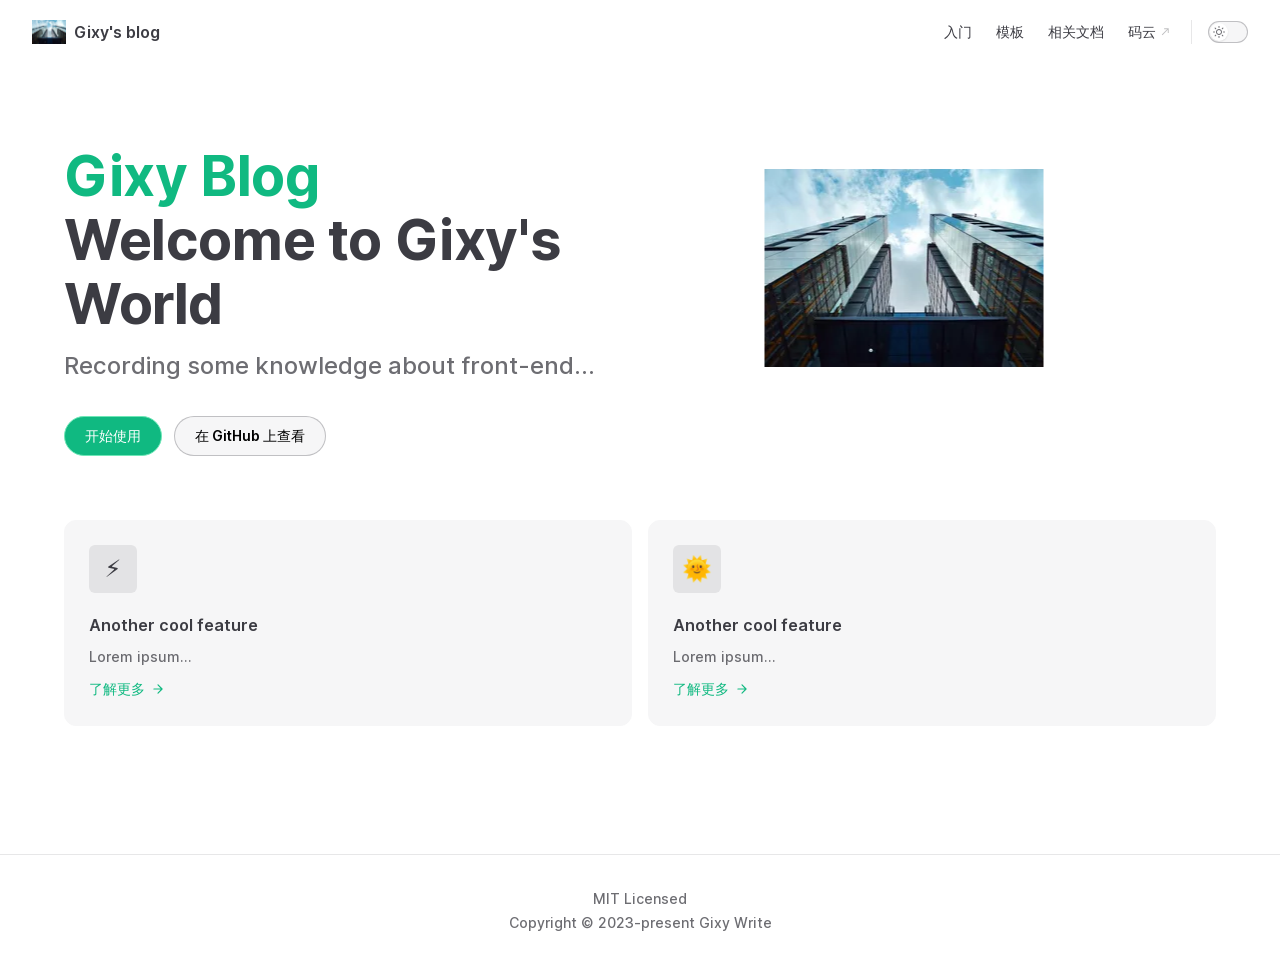
==== commit bb8788f5: "deploy" ====
--- a/index.html
+++ b/index.html
@@ -3,20 +3,20 @@
   <head>
     <meta charset="utf-8">
     <meta name="viewport" content="width=device-width,initial-scale=1">
-    <title>Hx's blog | Hx's blog</title>
-    <meta name="description" content="基于 vite vue3 element-plus 组件库">
+    <title>Gixy's blog | Gixy's blog</title>
+    <meta name="description" content="Gixy's blog">
     <link rel="preload stylesheet" href="/assets/style.7b8b1841.css" as="style">
     <script type="module" src="/assets/app.e21450f7.js"></script>
     <link rel="preload" href="/assets/inter-roman-latin.2ed14f66.woff2" as="font" type="font/woff2" crossorigin="">
   <link rel="modulepreload" href="/assets/chunks/framework.d7e37bdc.js">
   <link rel="modulepreload" href="/assets/chunks/theme.c1c2a19f.js">
-  <link rel="modulepreload" href="/assets/index.md.8d6172b9.lean.js">
+  <link rel="modulepreload" href="/assets/index.md.7a92d87d.lean.js">
   <script id="check-dark-light">(()=>{const e=localStorage.getItem("vitepress-theme-appearance")||"",a=window.matchMedia("(prefers-color-scheme: dark)").matches;(!e||e==="auto"?a:e==="dark")&&document.documentElement.classList.add("dark")})();</script>
   </head>
   <body>
-    <div id="app"><div class="Layout" data-v-b2cf3e0b><!--[--><!--]--><!--[--><span tabindex="-1" data-v-c8616af1></span><a href="#VPContent" class="VPSkipLink visually-hidden" data-v-c8616af1> Skip to content </a><!--]--><!----><header class="VPNav" data-v-b2cf3e0b data-v-7e5bc4a5><div class="VPNavBar" data-v-7e5bc4a5 data-v-94c81dcc><div class="container" data-v-94c81dcc><div class="title" data-v-94c81dcc><div class="VPNavBarTitle" data-v-94c81dcc data-v-f4ef19a3><a class="title" href="/" data-v-f4ef19a3><!--[--><!--]--><!----><!--[-->Hx&#39;s blog<!--]--><!--[--><!--]--></a></div></div><div class="content" data-v-94c81dcc><div class="curtain" data-v-94c81dcc></div><div class="content-body" data-v-94c81dcc><!--[--><!--]--><div class="VPNavBarSearch search" style="--vp-meta-key:&#39;Meta&#39;;" data-v-94c81dcc><!----></div><!----><!----><div class="VPNavBarAppearance appearance" data-v-94c81dcc data-v-f6a63727><label title="toggle dark mode" data-v-f6a63727 data-v-a9c8afb8><button class="VPSwitch VPSwitchAppearance" type="button" role="switch" aria-checked="false" data-v-a9c8afb8 data-v-f3c41672><span class="check" data-v-f3c41672><span class="icon" data-v-f3c41672><!--[--><svg xmlns="http://www.w3.org/2000/svg" aria-hidden="true" focusable="false" viewbox="0 0 24 24" class="sun" data-v-a9c8afb8><path d="M12,18c-3.3,0-6-2.7-6-6s2.7-6,6-6s6,2.7,6,6S15.3,18,12,18zM12,8c-2.2,0-4,1.8-4,4c0,2.2,1.8,4,4,4c2.2,0,4-1.8,4-4C16,9.8,14.2,8,12,8z"></path><path d="M12,4c-0.6,0-1-0.4-1-1V1c0-0.6,0.4-1,1-1s1,0.4,1,1v2C13,3.6,12.6,4,12,4z"></path><path d="M12,24c-0.6,0-1-0.4-1-1v-2c0-0.6,0.4-1,1-1s1,0.4,1,1v2C13,23.6,12.6,24,12,24z"></path><path d="M5.6,6.6c-0.3,0-0.5-0.1-0.7-0.3L3.5,4.9c-0.4-0.4-0.4-1,0-1.4s1-0.4,1.4,0l1.4,1.4c0.4,0.4,0.4,1,0,1.4C6.2,6.5,5.9,6.6,5.6,6.6z"></path><path d="M19.8,20.8c-0.3,0-0.5-0.1-0.7-0.3l-1.4-1.4c-0.4-0.4-0.4-1,0-1.4s1-0.4,1.4,0l1.4,1.4c0.4,0.4,0.4,1,0,1.4C20.3,20.7,20,20.8,19.8,20.8z"></path><path d="M3,13H1c-0.6,0-1-0.4-1-1s0.4-1,1-1h2c0.6,0,1,0.4,1,1S3.6,13,3,13z"></path><path d="M23,13h-2c-0.6,0-1-0.4-1-1s0.4-1,1-1h2c0.6,0,1,0.4,1,1S23.6,13,23,13z"></path><path d="M4.2,20.8c-0.3,0-0.5-0.1-0.7-0.3c-0.4-0.4-0.4-1,0-1.4l1.4-1.4c0.4-0.4,1-0.4,1.4,0s0.4,1,0,1.4l-1.4,1.4C4.7,20.7,4.5,20.8,4.2,20.8z"></path><path d="M18.4,6.6c-0.3,0-0.5-0.1-0.7-0.3c-0.4-0.4-0.4-1,0-1.4l1.4-1.4c0.4-0.4,1-0.4,1.4,0s0.4,1,0,1.4l-1.4,1.4C18.9,6.5,18.6,6.6,18.4,6.6z"></path></svg><svg xmlns="http://www.w3.org/2000/svg" aria-hidden="true" focusable="false" viewbox="0 0 24 24" class="moon" data-v-a9c8afb8><path d="M12.1,22c-0.3,0-0.6,0-0.9,0c-5.5-0.5-9.5-5.4-9-10.9c0.4-4.8,4.2-8.6,9-9c0.4,0,0.8,0.2,1,0.5c0.2,0.3,0.2,0.8-0.1,1.1c-2,2.7-1.4,6.4,1.3,8.4c2.1,1.6,5,1.6,7.1,0c0.3-0.2,0.7-0.3,1.1-0.1c0.3,0.2,0.5,0.6,0.5,1c-0.2,2.7-1.5,5.1-3.6,6.8C16.6,21.2,14.4,22,12.1,22zM9.3,4.4c-2.9,1-5,3.6-5.2,6.8c-0.4,4.4,2.8,8.3,7.2,8.7c2.1,0.2,4.2-0.4,5.8-1.8c1.1-0.9,1.9-2.1,2.4-3.4c-2.5,0.9-5.3,0.5-7.5-1.1C9.2,11.4,8.1,7.7,9.3,4.4z"></path></svg><!--]--></span></span></button></label></div><!----><div class="VPFlyout VPNavBarExtra extra" data-v-94c81dcc data-v-40855f84 data-v-764effdf><button type="button" class="button" aria-haspopup="true" aria-expanded="false" aria-label="extra navigation" data-v-764effdf><svg xmlns="http://www.w3.org/2000/svg" aria-hidden="true" focusable="false" viewbox="0 0 24 24" class="icon" data-v-764effdf><circle cx="12" cy="12" r="2"></circle><circle cx="19" cy="12" r="2"></circle><circle cx="5" cy="12" r="2"></circle></svg></button><div class="menu" data-v-764effdf><div class="VPMenu" data-v-764effdf data-v-e7ea1737><!----><!--[--><!--[--><!----><div class="group" data-v-40855f84><div class="item appearance" data-v-40855f84><p class="label" data-v-40855f84>Appearance</p><div class="appearance-action" data-v-40855f84><label title="toggle dark mode" data-v-40855f84 data-v-a9c8afb8><button class="VPSwitch VPSwitchAppearance" type="button" role="switch" aria-checked="false" data-v-a9c8afb8 data-v-f3c41672><span class="check" data-v-f3c41672><span class="icon" data-v-f3c41672><!--[--><svg xmlns="http://www.w3.org/2000/svg" aria-hidden="true" focusable="false" viewbox="0 0 24 24" class="sun" data-v-a9c8afb8><path d="M12,18c-3.3,0-6-2.7-6-6s2.7-6,6-6s6,2.7,6,6S15.3,18,12,18zM12,8c-2.2,0-4,1.8-4,4c0,2.2,1.8,4,4,4c2.2,0,4-1.8,4-4C16,9.8,14.2,8,12,8z"></path><path d="M12,4c-0.6,0-1-0.4-1-1V1c0-0.6,0.4-1,1-1s1,0.4,1,1v2C13,3.6,12.6,4,12,4z"></path><path d="M12,24c-0.6,0-1-0.4-1-1v-2c0-0.6,0.4-1,1-1s1,0.4,1,1v2C13,23.6,12.6,24,12,24z"></path><path d="M5.6,6.6c-0.3,0-0.5-0.1-0.7-0.3L3.5,4.9c-0.4-0.4-0.4-1,0-1.4s1-0.4,1.4,0l1.4,1.4c0.4,0.4,0.4,1,0,1.4C6.2,6.5,5.9,6.6,5.6,6.6z"></path><path d="M19.8,20.8c-0.3,0-0.5-0.1-0.7-0.3l-1.4-1.4c-0.4-0.4-0.4-1,0-1.4s1-0.4,1.4,0l1.4,1.4c0.4,0.4,0.4,1,0,1.4C20.3,20.7,20,20.8,19.8,20.8z"></path><path d="M3,13H1c-0.6,0-1-0.4-1-1s0.4-1,1-1h2c0.6,0,1,0.4,1,1S3.6,13,3,13z"></path><path d="M23,13h-2c-0.6,0-1-0.4-1-1s0.4-1,1-1h2c0.6,0,1,0.4,1,1S23.6,13,23,13z"></path><path d="M4.2,20.8c-0.3,0-0.5-0.1-0.7-0.3c-0.4-0.4-0.4-1,0-1.4l1.4-1.4c0.4-0.4,1-0.4,1.4,0s0.4,1,0,1.4l-1.4,1.4C4.7,20.7,4.5,20.8,4.2,20.8z"></path><path d="M18.4,6.6c-0.3,0-0.5-0.1-0.7-0.3c-0.4-0.4-0.4-1,0-1.4l1.4-1.4c0.4-0.4,1-0.4,1.4,0s0.4,1,0,1.4l-1.4,1.4C18.9,6.5,18.6,6.6,18.4,6.6z"></path></svg><svg xmlns="http://www.w3.org/2000/svg" aria-hidden="true" focusable="false" viewbox="0 0 24 24" class="moon" data-v-a9c8afb8><path d="M12.1,22c-0.3,0-0.6,0-0.9,0c-5.5-0.5-9.5-5.4-9-10.9c0.4-4.8,4.2-8.6,9-9c0.4,0,0.8,0.2,1,0.5c0.2,0.3,0.2,0.8-0.1,1.1c-2,2.7-1.4,6.4,1.3,8.4c2.1,1.6,5,1.6,7.1,0c0.3-0.2,0.7-0.3,1.1-0.1c0.3,0.2,0.5,0.6,0.5,1c-0.2,2.7-1.5,5.1-3.6,6.8C16.6,21.2,14.4,22,12.1,22zM9.3,4.4c-2.9,1-5,3.6-5.2,6.8c-0.4,4.4,2.8,8.3,7.2,8.7c2.1,0.2,4.2-0.4,5.8-1.8c1.1-0.9,1.9-2.1,2.4-3.4c-2.5,0.9-5.3,0.5-7.5-1.1C9.2,11.4,8.1,7.7,9.3,4.4z"></path></svg><!--]--></span></span></button></label></div></div></div><!----><!--]--><!--]--></div></div></div><!--[--><!--]--><button type="button" class="VPNavBarHamburger hamburger" aria-label="mobile navigation" aria-expanded="false" aria-controls="VPNavScreen" data-v-94c81dcc data-v-e5dd9c1c><span class="container" data-v-e5dd9c1c><span class="top" data-v-e5dd9c1c></span><span class="middle" data-v-e5dd9c1c></span><span class="bottom" data-v-e5dd9c1c></span></span></button></div></div></div></div><!----></header><!----><!----><div class="VPContent is-home" id="VPContent" data-v-b2cf3e0b data-v-a494bd1d><div class="VPHome" data-v-a494bd1d data-v-d82743a8><!--[--><!--]--><div class="VPHero has-image VPHomeHero" data-v-d82743a8 data-v-fd2650d5><div class="container" data-v-fd2650d5><div class="main" data-v-fd2650d5><!--[--><h1 class="name" data-v-fd2650d5><span class="clip" data-v-fd2650d5>Hx Blog</span></h1><p class="text" data-v-fd2650d5>Welcome to My blog</p><p class="tagline" data-v-fd2650d5>Recording some knowledge about front-end...</p><!--]--><div class="actions" data-v-fd2650d5><!--[--><div class="action" data-v-fd2650d5><a class="VPButton medium brand" href="/guide/start.html" data-v-fd2650d5 data-v-567ba664>开始使用</a></div><div class="action" data-v-fd2650d5><a class="VPButton medium alt" href="https://github.com/HuGtoX" target="_blank" rel="noreferrer" data-v-fd2650d5 data-v-567ba664>在 GitHub 上查看</a></div><!--]--></div></div><div class="image" data-v-fd2650d5><div class="image-container" data-v-fd2650d5><div class="image-bg" data-v-fd2650d5></div><!--[--><!--[--><img class="VPImage image-src" src="/logo.png" alt="网页的logo图标" data-v-6db2186b><!--]--><!--]--></div></div></div></div><!--[--><!--]--><!--[--><!--]--><div class="VPFeatures VPHomeFeatures" data-v-d82743a8 data-v-6816157f><div class="container" data-v-6816157f><div class="items" data-v-6816157f><!--[--><div class="grid-3 item" data-v-6816157f><a class="VPLink link VPFeature" href="/guide/start.html" data-v-6816157f data-v-837f6cca data-v-8f4dc553><!--[--><article class="box" data-v-837f6cca><div class="icon" data-v-837f6cca>🛠️</div><h2 class="title" data-v-837f6cca>Simple and minimal, always</h2><p class="details" data-v-837f6cca>Lorem ipsum...</p><div class="link-text" data-v-837f6cca><p class="link-text-value" data-v-837f6cca>了解更多 <svg xmlns="http://www.w3.org/2000/svg" viewbox="0 0 24 24" class="link-text-icon" data-v-837f6cca><path d="M19.9,12.4c0.1-0.2,0.1-0.5,0-0.8c-0.1-0.1-0.1-0.2-0.2-0.3l-7-7c-0.4-0.4-1-0.4-1.4,0s-0.4,1,0,1.4l5.3,5.3H5c-0.6,0-1,0.4-1,1s0.4,1,1,1h11.6l-5.3,5.3c-0.4,0.4-0.4,1,0,1.4c0.2,0.2,0.5,0.3,0.7,0.3s0.5-0.1,0.7-0.3l7-7C19.8,12.6,19.9,12.5,19.9,12.4z"></path></svg></p></div></article><!--]--><!----></a></div><div class="grid-3 item" data-v-6816157f><a class="VPLink link VPFeature" href="/guide/start.html" data-v-6816157f data-v-837f6cca data-v-8f4dc553><!--[--><article class="box" data-v-837f6cca><div class="icon" data-v-837f6cca>⚡️</div><h2 class="title" data-v-837f6cca>Another cool feature</h2><p class="details" data-v-837f6cca>Lorem ipsum...</p><div class="link-text" data-v-837f6cca><p class="link-text-value" data-v-837f6cca>了解更多 <svg xmlns="http://www.w3.org/2000/svg" viewbox="0 0 24 24" class="link-text-icon" data-v-837f6cca><path d="M19.9,12.4c0.1-0.2,0.1-0.5,0-0.8c-0.1-0.1-0.1-0.2-0.2-0.3l-7-7c-0.4-0.4-1-0.4-1.4,0s-0.4,1,0,1.4l5.3,5.3H5c-0.6,0-1,0.4-1,1s0.4,1,1,1h11.6l-5.3,5.3c-0.4,0.4-0.4,1,0,1.4c0.2,0.2,0.5,0.3,0.7,0.3s0.5-0.1,0.7-0.3l7-7C19.8,12.6,19.9,12.5,19.9,12.4z"></path></svg></p></div></article><!--]--><!----></a></div><div class="grid-3 item" data-v-6816157f><a class="VPLink link VPFeature" href="/guide/start.html" data-v-6816157f data-v-837f6cca data-v-8f4dc553><!--[--><article class="box" data-v-837f6cca><div class="icon" data-v-837f6cca>🌞</div><h2 class="title" data-v-837f6cca>Another cool feature</h2><p class="details" data-v-837f6cca>Lorem ipsum...</p><div class="link-text" data-v-837f6cca><p class="link-text-value" data-v-837f6cca>了解更多 <svg xmlns="http://www.w3.org/2000/svg" viewbox="0 0 24 24" class="link-text-icon" data-v-837f6cca><path d="M19.9,12.4c0.1-0.2,0.1-0.5,0-0.8c-0.1-0.1-0.1-0.2-0.2-0.3l-7-7c-0.4-0.4-1-0.4-1.4,0s-0.4,1,0,1.4l5.3,5.3H5c-0.6,0-1,0.4-1,1s0.4,1,1,1h11.6l-5.3,5.3c-0.4,0.4-0.4,1,0,1.4c0.2,0.2,0.5,0.3,0.7,0.3s0.5-0.1,0.7-0.3l7-7C19.8,12.6,19.9,12.5,19.9,12.4z"></path></svg></p></div></article><!--]--><!----></a></div><!--]--></div></div></div><!--[--><!--]--><div style="position:relative;" data-v-d82743a8><div></div></div></div></div><!----><!--[--><!--]--></div></div>
-    <script>__VP_HASH_MAP__ = JSON.parse("{\"index.md\":\"8d6172b9\"}")
-__VP_SITE_DATA__ = JSON.parse("{\"lang\":\"cn-ZH\",\"dir\":\"ltr\",\"title\":\"Hx's blog\",\"description\":\"基于 vite vue3 element-plus 组件库\",\"base\":\"/\",\"head\":[],\"appearance\":true,\"themeConfig\":{},\"locales\":{},\"scrollOffset\":90,\"cleanUrls\":false}")</script>
+    <div id="app"><div class="Layout" data-v-b2cf3e0b><!--[--><!--]--><!--[--><span tabindex="-1" data-v-c8616af1></span><a href="#VPContent" class="VPSkipLink visually-hidden" data-v-c8616af1> Skip to content </a><!--]--><!----><header class="VPNav" data-v-b2cf3e0b data-v-7e5bc4a5><div class="VPNavBar" data-v-7e5bc4a5 data-v-94c81dcc><div class="container" data-v-94c81dcc><div class="title" data-v-94c81dcc><div class="VPNavBarTitle" data-v-94c81dcc data-v-f4ef19a3><a class="title" href="/" data-v-f4ef19a3><!--[--><!--]--><!--[--><img class="VPImage logo" src="/logo.png" alt data-v-6db2186b><!--]--><!--[-->Gixy&#39;s blog<!--]--><!--[--><!--]--></a></div></div><div class="content" data-v-94c81dcc><div class="curtain" data-v-94c81dcc></div><div class="content-body" data-v-94c81dcc><!--[--><!--]--><div class="VPNavBarSearch search" style="--vp-meta-key:&#39;Meta&#39;;" data-v-94c81dcc><!----></div><nav aria-labelledby="main-nav-aria-label" class="VPNavBarMenu menu" data-v-94c81dcc data-v-7f418b0f><span id="main-nav-aria-label" class="visually-hidden" data-v-7f418b0f>Main Navigation</span><!--[--><!--[--><a class="VPLink link VPNavBarMenuLink" href="/getting/why.html" tabindex="0" data-v-7f418b0f data-v-37adc828 data-v-8f4dc553><!--[-->入门<!--]--><!----></a><!--]--><!--[--><a class="VPLink link VPNavBarMenuLink" href="/template/template-vue3-ts-initial.html" tabindex="0" data-v-7f418b0f data-v-37adc828 data-v-8f4dc553><!--[-->模板<!--]--><!----></a><!--]--><!--[--><a class="VPLink link VPNavBarMenuLink" href="/documentation/vue.html" tabindex="0" data-v-7f418b0f data-v-37adc828 data-v-8f4dc553><!--[-->相关文档<!--]--><!----></a><!--]--><!--[--><a class="VPLink link VPNavBarMenuLink" href="https://gitee.com/wushijiang13/vue3-vite-cli" target="_blank" rel="noreferrer" tabindex="0" data-v-7f418b0f data-v-37adc828 data-v-8f4dc553><!--[-->码云<!--]--><svg xmlns="http://www.w3.org/2000/svg" aria-hidden="true" focusable="false" height="24px" viewbox="0 0 24 24" width="24px" class="icon" data-v-8f4dc553><path d="M0 0h24v24H0V0z" fill="none"></path><path d="M9 5v2h6.59L4 18.59 5.41 20 17 8.41V15h2V5H9z"></path></svg></a><!--]--><!--]--></nav><!----><div class="VPNavBarAppearance appearance" data-v-94c81dcc data-v-f6a63727><label title="toggle dark mode" data-v-f6a63727 data-v-a9c8afb8><button class="VPSwitch VPSwitchAppearance" type="button" role="switch" aria-checked="false" data-v-a9c8afb8 data-v-f3c41672><span class="check" data-v-f3c41672><span class="icon" data-v-f3c41672><!--[--><svg xmlns="http://www.w3.org/2000/svg" aria-hidden="true" focusable="false" viewbox="0 0 24 24" class="sun" data-v-a9c8afb8><path d="M12,18c-3.3,0-6-2.7-6-6s2.7-6,6-6s6,2.7,6,6S15.3,18,12,18zM12,8c-2.2,0-4,1.8-4,4c0,2.2,1.8,4,4,4c2.2,0,4-1.8,4-4C16,9.8,14.2,8,12,8z"></path><path d="M12,4c-0.6,0-1-0.4-1-1V1c0-0.6,0.4-1,1-1s1,0.4,1,1v2C13,3.6,12.6,4,12,4z"></path><path d="M12,24c-0.6,0-1-0.4-1-1v-2c0-0.6,0.4-1,1-1s1,0.4,1,1v2C13,23.6,12.6,24,12,24z"></path><path d="M5.6,6.6c-0.3,0-0.5-0.1-0.7-0.3L3.5,4.9c-0.4-0.4-0.4-1,0-1.4s1-0.4,1.4,0l1.4,1.4c0.4,0.4,0.4,1,0,1.4C6.2,6.5,5.9,6.6,5.6,6.6z"></path><path d="M19.8,20.8c-0.3,0-0.5-0.1-0.7-0.3l-1.4-1.4c-0.4-0.4-0.4-1,0-1.4s1-0.4,1.4,0l1.4,1.4c0.4,0.4,0.4,1,0,1.4C20.3,20.7,20,20.8,19.8,20.8z"></path><path d="M3,13H1c-0.6,0-1-0.4-1-1s0.4-1,1-1h2c0.6,0,1,0.4,1,1S3.6,13,3,13z"></path><path d="M23,13h-2c-0.6,0-1-0.4-1-1s0.4-1,1-1h2c0.6,0,1,0.4,1,1S23.6,13,23,13z"></path><path d="M4.2,20.8c-0.3,0-0.5-0.1-0.7-0.3c-0.4-0.4-0.4-1,0-1.4l1.4-1.4c0.4-0.4,1-0.4,1.4,0s0.4,1,0,1.4l-1.4,1.4C4.7,20.7,4.5,20.8,4.2,20.8z"></path><path d="M18.4,6.6c-0.3,0-0.5-0.1-0.7-0.3c-0.4-0.4-0.4-1,0-1.4l1.4-1.4c0.4-0.4,1-0.4,1.4,0s0.4,1,0,1.4l-1.4,1.4C18.9,6.5,18.6,6.6,18.4,6.6z"></path></svg><svg xmlns="http://www.w3.org/2000/svg" aria-hidden="true" focusable="false" viewbox="0 0 24 24" class="moon" data-v-a9c8afb8><path d="M12.1,22c-0.3,0-0.6,0-0.9,0c-5.5-0.5-9.5-5.4-9-10.9c0.4-4.8,4.2-8.6,9-9c0.4,0,0.8,0.2,1,0.5c0.2,0.3,0.2,0.8-0.1,1.1c-2,2.7-1.4,6.4,1.3,8.4c2.1,1.6,5,1.6,7.1,0c0.3-0.2,0.7-0.3,1.1-0.1c0.3,0.2,0.5,0.6,0.5,1c-0.2,2.7-1.5,5.1-3.6,6.8C16.6,21.2,14.4,22,12.1,22zM9.3,4.4c-2.9,1-5,3.6-5.2,6.8c-0.4,4.4,2.8,8.3,7.2,8.7c2.1,0.2,4.2-0.4,5.8-1.8c1.1-0.9,1.9-2.1,2.4-3.4c-2.5,0.9-5.3,0.5-7.5-1.1C9.2,11.4,8.1,7.7,9.3,4.4z"></path></svg><!--]--></span></span></button></label></div><!----><div class="VPFlyout VPNavBarExtra extra" data-v-94c81dcc data-v-40855f84 data-v-764effdf><button type="button" class="button" aria-haspopup="true" aria-expanded="false" aria-label="extra navigation" data-v-764effdf><svg xmlns="http://www.w3.org/2000/svg" aria-hidden="true" focusable="false" viewbox="0 0 24 24" class="icon" data-v-764effdf><circle cx="12" cy="12" r="2"></circle><circle cx="19" cy="12" r="2"></circle><circle cx="5" cy="12" r="2"></circle></svg></button><div class="menu" data-v-764effdf><div class="VPMenu" data-v-764effdf data-v-e7ea1737><!----><!--[--><!--[--><!----><div class="group" data-v-40855f84><div class="item appearance" data-v-40855f84><p class="label" data-v-40855f84>Appearance</p><div class="appearance-action" data-v-40855f84><label title="toggle dark mode" data-v-40855f84 data-v-a9c8afb8><button class="VPSwitch VPSwitchAppearance" type="button" role="switch" aria-checked="false" data-v-a9c8afb8 data-v-f3c41672><span class="check" data-v-f3c41672><span class="icon" data-v-f3c41672><!--[--><svg xmlns="http://www.w3.org/2000/svg" aria-hidden="true" focusable="false" viewbox="0 0 24 24" class="sun" data-v-a9c8afb8><path d="M12,18c-3.3,0-6-2.7-6-6s2.7-6,6-6s6,2.7,6,6S15.3,18,12,18zM12,8c-2.2,0-4,1.8-4,4c0,2.2,1.8,4,4,4c2.2,0,4-1.8,4-4C16,9.8,14.2,8,12,8z"></path><path d="M12,4c-0.6,0-1-0.4-1-1V1c0-0.6,0.4-1,1-1s1,0.4,1,1v2C13,3.6,12.6,4,12,4z"></path><path d="M12,24c-0.6,0-1-0.4-1-1v-2c0-0.6,0.4-1,1-1s1,0.4,1,1v2C13,23.6,12.6,24,12,24z"></path><path d="M5.6,6.6c-0.3,0-0.5-0.1-0.7-0.3L3.5,4.9c-0.4-0.4-0.4-1,0-1.4s1-0.4,1.4,0l1.4,1.4c0.4,0.4,0.4,1,0,1.4C6.2,6.5,5.9,6.6,5.6,6.6z"></path><path d="M19.8,20.8c-0.3,0-0.5-0.1-0.7-0.3l-1.4-1.4c-0.4-0.4-0.4-1,0-1.4s1-0.4,1.4,0l1.4,1.4c0.4,0.4,0.4,1,0,1.4C20.3,20.7,20,20.8,19.8,20.8z"></path><path d="M3,13H1c-0.6,0-1-0.4-1-1s0.4-1,1-1h2c0.6,0,1,0.4,1,1S3.6,13,3,13z"></path><path d="M23,13h-2c-0.6,0-1-0.4-1-1s0.4-1,1-1h2c0.6,0,1,0.4,1,1S23.6,13,23,13z"></path><path d="M4.2,20.8c-0.3,0-0.5-0.1-0.7-0.3c-0.4-0.4-0.4-1,0-1.4l1.4-1.4c0.4-0.4,1-0.4,1.4,0s0.4,1,0,1.4l-1.4,1.4C4.7,20.7,4.5,20.8,4.2,20.8z"></path><path d="M18.4,6.6c-0.3,0-0.5-0.1-0.7-0.3c-0.4-0.4-0.4-1,0-1.4l1.4-1.4c0.4-0.4,1-0.4,1.4,0s0.4,1,0,1.4l-1.4,1.4C18.9,6.5,18.6,6.6,18.4,6.6z"></path></svg><svg xmlns="http://www.w3.org/2000/svg" aria-hidden="true" focusable="false" viewbox="0 0 24 24" class="moon" data-v-a9c8afb8><path d="M12.1,22c-0.3,0-0.6,0-0.9,0c-5.5-0.5-9.5-5.4-9-10.9c0.4-4.8,4.2-8.6,9-9c0.4,0,0.8,0.2,1,0.5c0.2,0.3,0.2,0.8-0.1,1.1c-2,2.7-1.4,6.4,1.3,8.4c2.1,1.6,5,1.6,7.1,0c0.3-0.2,0.7-0.3,1.1-0.1c0.3,0.2,0.5,0.6,0.5,1c-0.2,2.7-1.5,5.1-3.6,6.8C16.6,21.2,14.4,22,12.1,22zM9.3,4.4c-2.9,1-5,3.6-5.2,6.8c-0.4,4.4,2.8,8.3,7.2,8.7c2.1,0.2,4.2-0.4,5.8-1.8c1.1-0.9,1.9-2.1,2.4-3.4c-2.5,0.9-5.3,0.5-7.5-1.1C9.2,11.4,8.1,7.7,9.3,4.4z"></path></svg><!--]--></span></span></button></label></div></div></div><!----><!--]--><!--]--></div></div></div><!--[--><!--]--><button type="button" class="VPNavBarHamburger hamburger" aria-label="mobile navigation" aria-expanded="false" aria-controls="VPNavScreen" data-v-94c81dcc data-v-e5dd9c1c><span class="container" data-v-e5dd9c1c><span class="top" data-v-e5dd9c1c></span><span class="middle" data-v-e5dd9c1c></span><span class="bottom" data-v-e5dd9c1c></span></span></button></div></div></div></div><!----></header><!----><!----><div class="VPContent is-home" id="VPContent" data-v-b2cf3e0b data-v-a494bd1d><div class="VPHome" data-v-a494bd1d data-v-d82743a8><!--[--><!--]--><div class="VPHero has-image VPHomeHero" data-v-d82743a8 data-v-fd2650d5><div class="container" data-v-fd2650d5><div class="main" data-v-fd2650d5><!--[--><h1 class="name" data-v-fd2650d5><span class="clip" data-v-fd2650d5>Gixy Blog</span></h1><p class="text" data-v-fd2650d5>Welcome to Gixy&#39;s World</p><p class="tagline" data-v-fd2650d5>Recording some knowledge about front-end...</p><!--]--><div class="actions" data-v-fd2650d5><!--[--><div class="action" data-v-fd2650d5><a class="VPButton medium brand" href="/guide/start.html" data-v-fd2650d5 data-v-567ba664>开始使用</a></div><div class="action" data-v-fd2650d5><a class="VPButton medium alt" href="https://github.com/HuGtoX" target="_blank" rel="noreferrer" data-v-fd2650d5 data-v-567ba664>在 GitHub 上查看</a></div><!--]--></div></div><div class="image" data-v-fd2650d5><div class="image-container" data-v-fd2650d5><div class="image-bg" data-v-fd2650d5></div><!--[--><!--[--><img class="VPImage image-src" src="/logo.png" alt="网页的logo图标" data-v-6db2186b><!--]--><!--]--></div></div></div></div><!--[--><!--]--><!--[--><!--]--><div class="VPFeatures VPHomeFeatures" data-v-d82743a8 data-v-6816157f><div class="container" data-v-6816157f><div class="items" data-v-6816157f><!--[--><div class="grid-2 item" data-v-6816157f><a class="VPLink link VPFeature" href="/guide/start.html" data-v-6816157f data-v-837f6cca data-v-8f4dc553><!--[--><article class="box" data-v-837f6cca><div class="icon" data-v-837f6cca>⚡️</div><h2 class="title" data-v-837f6cca>Another cool feature</h2><p class="details" data-v-837f6cca>Lorem ipsum...</p><div class="link-text" data-v-837f6cca><p class="link-text-value" data-v-837f6cca>了解更多 <svg xmlns="http://www.w3.org/2000/svg" viewbox="0 0 24 24" class="link-text-icon" data-v-837f6cca><path d="M19.9,12.4c0.1-0.2,0.1-0.5,0-0.8c-0.1-0.1-0.1-0.2-0.2-0.3l-7-7c-0.4-0.4-1-0.4-1.4,0s-0.4,1,0,1.4l5.3,5.3H5c-0.6,0-1,0.4-1,1s0.4,1,1,1h11.6l-5.3,5.3c-0.4,0.4-0.4,1,0,1.4c0.2,0.2,0.5,0.3,0.7,0.3s0.5-0.1,0.7-0.3l7-7C19.8,12.6,19.9,12.5,19.9,12.4z"></path></svg></p></div></article><!--]--><!----></a></div><div class="grid-2 item" data-v-6816157f><a class="VPLink link VPFeature" href="/guide/start.html" data-v-6816157f data-v-837f6cca data-v-8f4dc553><!--[--><article class="box" data-v-837f6cca><div class="icon" data-v-837f6cca>🌞</div><h2 class="title" data-v-837f6cca>Another cool feature</h2><p class="details" data-v-837f6cca>Lorem ipsum...</p><div class="link-text" data-v-837f6cca><p class="link-text-value" data-v-837f6cca>了解更多 <svg xmlns="http://www.w3.org/2000/svg" viewbox="0 0 24 24" class="link-text-icon" data-v-837f6cca><path d="M19.9,12.4c0.1-0.2,0.1-0.5,0-0.8c-0.1-0.1-0.1-0.2-0.2-0.3l-7-7c-0.4-0.4-1-0.4-1.4,0s-0.4,1,0,1.4l5.3,5.3H5c-0.6,0-1,0.4-1,1s0.4,1,1,1h11.6l-5.3,5.3c-0.4,0.4-0.4,1,0,1.4c0.2,0.2,0.5,0.3,0.7,0.3s0.5-0.1,0.7-0.3l7-7C19.8,12.6,19.9,12.5,19.9,12.4z"></path></svg></p></div></article><!--]--><!----></a></div><!--]--></div></div></div><!--[--><!--]--><div style="position:relative;" data-v-d82743a8><div></div></div></div></div><footer class="VPFooter" data-v-b2cf3e0b data-v-2f86ebd2><div class="container" data-v-2f86ebd2><p class="message" data-v-2f86ebd2>MIT Licensed</p><p class="copyright" data-v-2f86ebd2>Copyright © 2023-present Gixy Write</p></div></footer><!--[--><!--]--></div></div>
+    <script>__VP_HASH_MAP__ = JSON.parse("{\"guide_start.md\":\"1ad2e5ea\",\"index.md\":\"7a92d87d\"}")
+__VP_SITE_DATA__ = JSON.parse("{\"lang\":\"cn-ZH\",\"dir\":\"ltr\",\"title\":\"Gixy's blog\",\"description\":\"Gixy's blog\",\"base\":\"/\",\"head\":[],\"appearance\":true,\"themeConfig\":{\"logo\":\"/logo.png\",\"nav\":[{\"text\":\"入门\",\"link\":\"/getting/why.html\"},{\"text\":\"模板\",\"link\":\"/template/template-vue3-ts-initial.html\"},{\"text\":\"相关文档\",\"link\":\"/documentation/vue.html\"},{\"text\":\"码云\",\"link\":\"https://gitee.com/wushijiang13/vue3-vite-cli\"}],\"sidebar\":[{\"text\":\"入门\",\"items\":[{\"text\":\"简介\",\"link\":\"/getting/why\"},{\"text\":\"模板脚手架简介\",\"link\":\"/getting/template_introduction\"}]},{\"text\":\"模板内部结构解析\",\"items\":[{\"text\":\"vue3-ts-initial\",\"link\":\"/template/template-vue3-ts-initial\"},{\"text\":\"vue3-google-extensions\",\"link\":\"/template/template-vue3-google-extensions\"},{\"text\":\"webpack-protist-js\",\"link\":\"/template/template-webpack-protist-js\"}]},{\"text\":\"相关文档\",\"items\":[{\"text\":\"Vue 相关文档\",\"link\":\"/documentation/vue\"},{\"text\":\"Webpack 相关文档\",\"link\":\"/documentation/webpack\"}]}],\"footer\":{\"message\":\"MIT Licensed\",\"copyright\":\"Copyright © 2023-present Gixy Write\"}},\"locales\":{},\"scrollOffset\":90,\"cleanUrls\":false}")</script>
     
   </body>
 </html>
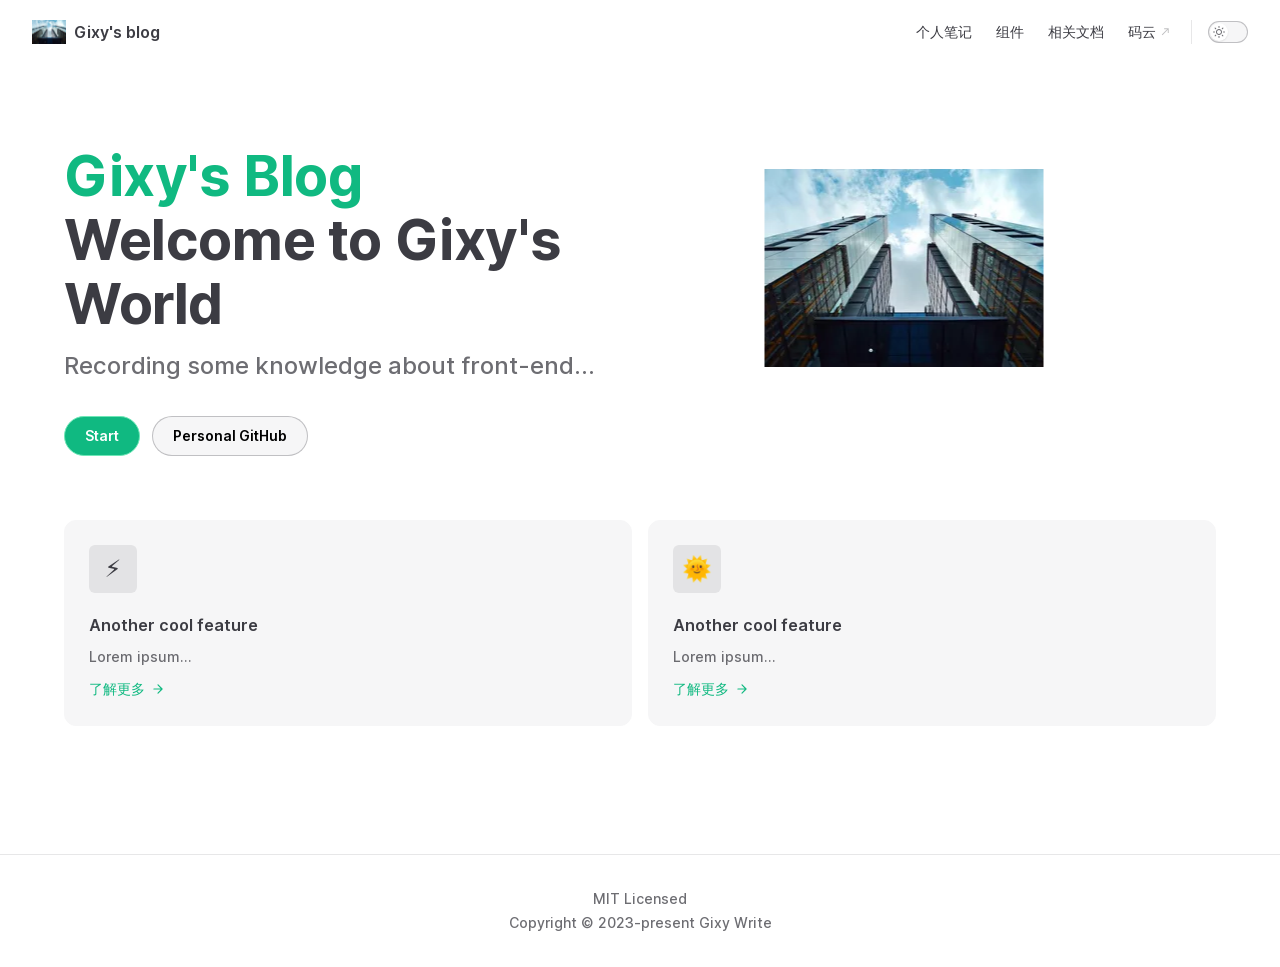
==== commit b8c57b5d: "deploy" ====
--- a/index.html
+++ b/index.html
@@ -10,13 +10,13 @@
     <link rel="preload" href="/assets/inter-roman-latin.2ed14f66.woff2" as="font" type="font/woff2" crossorigin="">
   <link rel="modulepreload" href="/assets/chunks/framework.d7e37bdc.js">
   <link rel="modulepreload" href="/assets/chunks/theme.c1c2a19f.js">
-  <link rel="modulepreload" href="/assets/index.md.7a92d87d.lean.js">
+  <link rel="modulepreload" href="/assets/index.md.738600a6.lean.js">
   <script id="check-dark-light">(()=>{const e=localStorage.getItem("vitepress-theme-appearance")||"",a=window.matchMedia("(prefers-color-scheme: dark)").matches;(!e||e==="auto"?a:e==="dark")&&document.documentElement.classList.add("dark")})();</script>
   </head>
   <body>
-    <div id="app"><div class="Layout" data-v-b2cf3e0b><!--[--><!--]--><!--[--><span tabindex="-1" data-v-c8616af1></span><a href="#VPContent" class="VPSkipLink visually-hidden" data-v-c8616af1> Skip to content </a><!--]--><!----><header class="VPNav" data-v-b2cf3e0b data-v-7e5bc4a5><div class="VPNavBar" data-v-7e5bc4a5 data-v-94c81dcc><div class="container" data-v-94c81dcc><div class="title" data-v-94c81dcc><div class="VPNavBarTitle" data-v-94c81dcc data-v-f4ef19a3><a class="title" href="/" data-v-f4ef19a3><!--[--><!--]--><!--[--><img class="VPImage logo" src="/logo.png" alt data-v-6db2186b><!--]--><!--[-->Gixy&#39;s blog<!--]--><!--[--><!--]--></a></div></div><div class="content" data-v-94c81dcc><div class="curtain" data-v-94c81dcc></div><div class="content-body" data-v-94c81dcc><!--[--><!--]--><div class="VPNavBarSearch search" style="--vp-meta-key:&#39;Meta&#39;;" data-v-94c81dcc><!----></div><nav aria-labelledby="main-nav-aria-label" class="VPNavBarMenu menu" data-v-94c81dcc data-v-7f418b0f><span id="main-nav-aria-label" class="visually-hidden" data-v-7f418b0f>Main Navigation</span><!--[--><!--[--><a class="VPLink link VPNavBarMenuLink" href="/getting/why.html" tabindex="0" data-v-7f418b0f data-v-37adc828 data-v-8f4dc553><!--[-->入门<!--]--><!----></a><!--]--><!--[--><a class="VPLink link VPNavBarMenuLink" href="/template/template-vue3-ts-initial.html" tabindex="0" data-v-7f418b0f data-v-37adc828 data-v-8f4dc553><!--[-->模板<!--]--><!----></a><!--]--><!--[--><a class="VPLink link VPNavBarMenuLink" href="/documentation/vue.html" tabindex="0" data-v-7f418b0f data-v-37adc828 data-v-8f4dc553><!--[-->相关文档<!--]--><!----></a><!--]--><!--[--><a class="VPLink link VPNavBarMenuLink" href="https://gitee.com/wushijiang13/vue3-vite-cli" target="_blank" rel="noreferrer" tabindex="0" data-v-7f418b0f data-v-37adc828 data-v-8f4dc553><!--[-->码云<!--]--><svg xmlns="http://www.w3.org/2000/svg" aria-hidden="true" focusable="false" height="24px" viewbox="0 0 24 24" width="24px" class="icon" data-v-8f4dc553><path d="M0 0h24v24H0V0z" fill="none"></path><path d="M9 5v2h6.59L4 18.59 5.41 20 17 8.41V15h2V5H9z"></path></svg></a><!--]--><!--]--></nav><!----><div class="VPNavBarAppearance appearance" data-v-94c81dcc data-v-f6a63727><label title="toggle dark mode" data-v-f6a63727 data-v-a9c8afb8><button class="VPSwitch VPSwitchAppearance" type="button" role="switch" aria-checked="false" data-v-a9c8afb8 data-v-f3c41672><span class="check" data-v-f3c41672><span class="icon" data-v-f3c41672><!--[--><svg xmlns="http://www.w3.org/2000/svg" aria-hidden="true" focusable="false" viewbox="0 0 24 24" class="sun" data-v-a9c8afb8><path d="M12,18c-3.3,0-6-2.7-6-6s2.7-6,6-6s6,2.7,6,6S15.3,18,12,18zM12,8c-2.2,0-4,1.8-4,4c0,2.2,1.8,4,4,4c2.2,0,4-1.8,4-4C16,9.8,14.2,8,12,8z"></path><path d="M12,4c-0.6,0-1-0.4-1-1V1c0-0.6,0.4-1,1-1s1,0.4,1,1v2C13,3.6,12.6,4,12,4z"></path><path d="M12,24c-0.6,0-1-0.4-1-1v-2c0-0.6,0.4-1,1-1s1,0.4,1,1v2C13,23.6,12.6,24,12,24z"></path><path d="M5.6,6.6c-0.3,0-0.5-0.1-0.7-0.3L3.5,4.9c-0.4-0.4-0.4-1,0-1.4s1-0.4,1.4,0l1.4,1.4c0.4,0.4,0.4,1,0,1.4C6.2,6.5,5.9,6.6,5.6,6.6z"></path><path d="M19.8,20.8c-0.3,0-0.5-0.1-0.7-0.3l-1.4-1.4c-0.4-0.4-0.4-1,0-1.4s1-0.4,1.4,0l1.4,1.4c0.4,0.4,0.4,1,0,1.4C20.3,20.7,20,20.8,19.8,20.8z"></path><path d="M3,13H1c-0.6,0-1-0.4-1-1s0.4-1,1-1h2c0.6,0,1,0.4,1,1S3.6,13,3,13z"></path><path d="M23,13h-2c-0.6,0-1-0.4-1-1s0.4-1,1-1h2c0.6,0,1,0.4,1,1S23.6,13,23,13z"></path><path d="M4.2,20.8c-0.3,0-0.5-0.1-0.7-0.3c-0.4-0.4-0.4-1,0-1.4l1.4-1.4c0.4-0.4,1-0.4,1.4,0s0.4,1,0,1.4l-1.4,1.4C4.7,20.7,4.5,20.8,4.2,20.8z"></path><path d="M18.4,6.6c-0.3,0-0.5-0.1-0.7-0.3c-0.4-0.4-0.4-1,0-1.4l1.4-1.4c0.4-0.4,1-0.4,1.4,0s0.4,1,0,1.4l-1.4,1.4C18.9,6.5,18.6,6.6,18.4,6.6z"></path></svg><svg xmlns="http://www.w3.org/2000/svg" aria-hidden="true" focusable="false" viewbox="0 0 24 24" class="moon" data-v-a9c8afb8><path d="M12.1,22c-0.3,0-0.6,0-0.9,0c-5.5-0.5-9.5-5.4-9-10.9c0.4-4.8,4.2-8.6,9-9c0.4,0,0.8,0.2,1,0.5c0.2,0.3,0.2,0.8-0.1,1.1c-2,2.7-1.4,6.4,1.3,8.4c2.1,1.6,5,1.6,7.1,0c0.3-0.2,0.7-0.3,1.1-0.1c0.3,0.2,0.5,0.6,0.5,1c-0.2,2.7-1.5,5.1-3.6,6.8C16.6,21.2,14.4,22,12.1,22zM9.3,4.4c-2.9,1-5,3.6-5.2,6.8c-0.4,4.4,2.8,8.3,7.2,8.7c2.1,0.2,4.2-0.4,5.8-1.8c1.1-0.9,1.9-2.1,2.4-3.4c-2.5,0.9-5.3,0.5-7.5-1.1C9.2,11.4,8.1,7.7,9.3,4.4z"></path></svg><!--]--></span></span></button></label></div><!----><div class="VPFlyout VPNavBarExtra extra" data-v-94c81dcc data-v-40855f84 data-v-764effdf><button type="button" class="button" aria-haspopup="true" aria-expanded="false" aria-label="extra navigation" data-v-764effdf><svg xmlns="http://www.w3.org/2000/svg" aria-hidden="true" focusable="false" viewbox="0 0 24 24" class="icon" data-v-764effdf><circle cx="12" cy="12" r="2"></circle><circle cx="19" cy="12" r="2"></circle><circle cx="5" cy="12" r="2"></circle></svg></button><div class="menu" data-v-764effdf><div class="VPMenu" data-v-764effdf data-v-e7ea1737><!----><!--[--><!--[--><!----><div class="group" data-v-40855f84><div class="item appearance" data-v-40855f84><p class="label" data-v-40855f84>Appearance</p><div class="appearance-action" data-v-40855f84><label title="toggle dark mode" data-v-40855f84 data-v-a9c8afb8><button class="VPSwitch VPSwitchAppearance" type="button" role="switch" aria-checked="false" data-v-a9c8afb8 data-v-f3c41672><span class="check" data-v-f3c41672><span class="icon" data-v-f3c41672><!--[--><svg xmlns="http://www.w3.org/2000/svg" aria-hidden="true" focusable="false" viewbox="0 0 24 24" class="sun" data-v-a9c8afb8><path d="M12,18c-3.3,0-6-2.7-6-6s2.7-6,6-6s6,2.7,6,6S15.3,18,12,18zM12,8c-2.2,0-4,1.8-4,4c0,2.2,1.8,4,4,4c2.2,0,4-1.8,4-4C16,9.8,14.2,8,12,8z"></path><path d="M12,4c-0.6,0-1-0.4-1-1V1c0-0.6,0.4-1,1-1s1,0.4,1,1v2C13,3.6,12.6,4,12,4z"></path><path d="M12,24c-0.6,0-1-0.4-1-1v-2c0-0.6,0.4-1,1-1s1,0.4,1,1v2C13,23.6,12.6,24,12,24z"></path><path d="M5.6,6.6c-0.3,0-0.5-0.1-0.7-0.3L3.5,4.9c-0.4-0.4-0.4-1,0-1.4s1-0.4,1.4,0l1.4,1.4c0.4,0.4,0.4,1,0,1.4C6.2,6.5,5.9,6.6,5.6,6.6z"></path><path d="M19.8,20.8c-0.3,0-0.5-0.1-0.7-0.3l-1.4-1.4c-0.4-0.4-0.4-1,0-1.4s1-0.4,1.4,0l1.4,1.4c0.4,0.4,0.4,1,0,1.4C20.3,20.7,20,20.8,19.8,20.8z"></path><path d="M3,13H1c-0.6,0-1-0.4-1-1s0.4-1,1-1h2c0.6,0,1,0.4,1,1S3.6,13,3,13z"></path><path d="M23,13h-2c-0.6,0-1-0.4-1-1s0.4-1,1-1h2c0.6,0,1,0.4,1,1S23.6,13,23,13z"></path><path d="M4.2,20.8c-0.3,0-0.5-0.1-0.7-0.3c-0.4-0.4-0.4-1,0-1.4l1.4-1.4c0.4-0.4,1-0.4,1.4,0s0.4,1,0,1.4l-1.4,1.4C4.7,20.7,4.5,20.8,4.2,20.8z"></path><path d="M18.4,6.6c-0.3,0-0.5-0.1-0.7-0.3c-0.4-0.4-0.4-1,0-1.4l1.4-1.4c0.4-0.4,1-0.4,1.4,0s0.4,1,0,1.4l-1.4,1.4C18.9,6.5,18.6,6.6,18.4,6.6z"></path></svg><svg xmlns="http://www.w3.org/2000/svg" aria-hidden="true" focusable="false" viewbox="0 0 24 24" class="moon" data-v-a9c8afb8><path d="M12.1,22c-0.3,0-0.6,0-0.9,0c-5.5-0.5-9.5-5.4-9-10.9c0.4-4.8,4.2-8.6,9-9c0.4,0,0.8,0.2,1,0.5c0.2,0.3,0.2,0.8-0.1,1.1c-2,2.7-1.4,6.4,1.3,8.4c2.1,1.6,5,1.6,7.1,0c0.3-0.2,0.7-0.3,1.1-0.1c0.3,0.2,0.5,0.6,0.5,1c-0.2,2.7-1.5,5.1-3.6,6.8C16.6,21.2,14.4,22,12.1,22zM9.3,4.4c-2.9,1-5,3.6-5.2,6.8c-0.4,4.4,2.8,8.3,7.2,8.7c2.1,0.2,4.2-0.4,5.8-1.8c1.1-0.9,1.9-2.1,2.4-3.4c-2.5,0.9-5.3,0.5-7.5-1.1C9.2,11.4,8.1,7.7,9.3,4.4z"></path></svg><!--]--></span></span></button></label></div></div></div><!----><!--]--><!--]--></div></div></div><!--[--><!--]--><button type="button" class="VPNavBarHamburger hamburger" aria-label="mobile navigation" aria-expanded="false" aria-controls="VPNavScreen" data-v-94c81dcc data-v-e5dd9c1c><span class="container" data-v-e5dd9c1c><span class="top" data-v-e5dd9c1c></span><span class="middle" data-v-e5dd9c1c></span><span class="bottom" data-v-e5dd9c1c></span></span></button></div></div></div></div><!----></header><!----><!----><div class="VPContent is-home" id="VPContent" data-v-b2cf3e0b data-v-a494bd1d><div class="VPHome" data-v-a494bd1d data-v-d82743a8><!--[--><!--]--><div class="VPHero has-image VPHomeHero" data-v-d82743a8 data-v-fd2650d5><div class="container" data-v-fd2650d5><div class="main" data-v-fd2650d5><!--[--><h1 class="name" data-v-fd2650d5><span class="clip" data-v-fd2650d5>Gixy Blog</span></h1><p class="text" data-v-fd2650d5>Welcome to Gixy&#39;s World</p><p class="tagline" data-v-fd2650d5>Recording some knowledge about front-end...</p><!--]--><div class="actions" data-v-fd2650d5><!--[--><div class="action" data-v-fd2650d5><a class="VPButton medium brand" href="/guide/start.html" data-v-fd2650d5 data-v-567ba664>开始使用</a></div><div class="action" data-v-fd2650d5><a class="VPButton medium alt" href="https://github.com/HuGtoX" target="_blank" rel="noreferrer" data-v-fd2650d5 data-v-567ba664>在 GitHub 上查看</a></div><!--]--></div></div><div class="image" data-v-fd2650d5><div class="image-container" data-v-fd2650d5><div class="image-bg" data-v-fd2650d5></div><!--[--><!--[--><img class="VPImage image-src" src="/logo.png" alt="网页的logo图标" data-v-6db2186b><!--]--><!--]--></div></div></div></div><!--[--><!--]--><!--[--><!--]--><div class="VPFeatures VPHomeFeatures" data-v-d82743a8 data-v-6816157f><div class="container" data-v-6816157f><div class="items" data-v-6816157f><!--[--><div class="grid-2 item" data-v-6816157f><a class="VPLink link VPFeature" href="/guide/start.html" data-v-6816157f data-v-837f6cca data-v-8f4dc553><!--[--><article class="box" data-v-837f6cca><div class="icon" data-v-837f6cca>⚡️</div><h2 class="title" data-v-837f6cca>Another cool feature</h2><p class="details" data-v-837f6cca>Lorem ipsum...</p><div class="link-text" data-v-837f6cca><p class="link-text-value" data-v-837f6cca>了解更多 <svg xmlns="http://www.w3.org/2000/svg" viewbox="0 0 24 24" class="link-text-icon" data-v-837f6cca><path d="M19.9,12.4c0.1-0.2,0.1-0.5,0-0.8c-0.1-0.1-0.1-0.2-0.2-0.3l-7-7c-0.4-0.4-1-0.4-1.4,0s-0.4,1,0,1.4l5.3,5.3H5c-0.6,0-1,0.4-1,1s0.4,1,1,1h11.6l-5.3,5.3c-0.4,0.4-0.4,1,0,1.4c0.2,0.2,0.5,0.3,0.7,0.3s0.5-0.1,0.7-0.3l7-7C19.8,12.6,19.9,12.5,19.9,12.4z"></path></svg></p></div></article><!--]--><!----></a></div><div class="grid-2 item" data-v-6816157f><a class="VPLink link VPFeature" href="/guide/start.html" data-v-6816157f data-v-837f6cca data-v-8f4dc553><!--[--><article class="box" data-v-837f6cca><div class="icon" data-v-837f6cca>🌞</div><h2 class="title" data-v-837f6cca>Another cool feature</h2><p class="details" data-v-837f6cca>Lorem ipsum...</p><div class="link-text" data-v-837f6cca><p class="link-text-value" data-v-837f6cca>了解更多 <svg xmlns="http://www.w3.org/2000/svg" viewbox="0 0 24 24" class="link-text-icon" data-v-837f6cca><path d="M19.9,12.4c0.1-0.2,0.1-0.5,0-0.8c-0.1-0.1-0.1-0.2-0.2-0.3l-7-7c-0.4-0.4-1-0.4-1.4,0s-0.4,1,0,1.4l5.3,5.3H5c-0.6,0-1,0.4-1,1s0.4,1,1,1h11.6l-5.3,5.3c-0.4,0.4-0.4,1,0,1.4c0.2,0.2,0.5,0.3,0.7,0.3s0.5-0.1,0.7-0.3l7-7C19.8,12.6,19.9,12.5,19.9,12.4z"></path></svg></p></div></article><!--]--><!----></a></div><!--]--></div></div></div><!--[--><!--]--><div style="position:relative;" data-v-d82743a8><div></div></div></div></div><footer class="VPFooter" data-v-b2cf3e0b data-v-2f86ebd2><div class="container" data-v-2f86ebd2><p class="message" data-v-2f86ebd2>MIT Licensed</p><p class="copyright" data-v-2f86ebd2>Copyright © 2023-present Gixy Write</p></div></footer><!--[--><!--]--></div></div>
-    <script>__VP_HASH_MAP__ = JSON.parse("{\"guide_start.md\":\"1ad2e5ea\",\"index.md\":\"7a92d87d\"}")
-__VP_SITE_DATA__ = JSON.parse("{\"lang\":\"cn-ZH\",\"dir\":\"ltr\",\"title\":\"Gixy's blog\",\"description\":\"Gixy's blog\",\"base\":\"/\",\"head\":[],\"appearance\":true,\"themeConfig\":{\"logo\":\"/logo.png\",\"nav\":[{\"text\":\"入门\",\"link\":\"/getting/why.html\"},{\"text\":\"模板\",\"link\":\"/template/template-vue3-ts-initial.html\"},{\"text\":\"相关文档\",\"link\":\"/documentation/vue.html\"},{\"text\":\"码云\",\"link\":\"https://gitee.com/wushijiang13/vue3-vite-cli\"}],\"sidebar\":[{\"text\":\"入门\",\"items\":[{\"text\":\"简介\",\"link\":\"/getting/why\"},{\"text\":\"模板脚手架简介\",\"link\":\"/getting/template_introduction\"}]},{\"text\":\"模板内部结构解析\",\"items\":[{\"text\":\"vue3-ts-initial\",\"link\":\"/template/template-vue3-ts-initial\"},{\"text\":\"vue3-google-extensions\",\"link\":\"/template/template-vue3-google-extensions\"},{\"text\":\"webpack-protist-js\",\"link\":\"/template/template-webpack-protist-js\"}]},{\"text\":\"相关文档\",\"items\":[{\"text\":\"Vue 相关文档\",\"link\":\"/documentation/vue\"},{\"text\":\"Webpack 相关文档\",\"link\":\"/documentation/webpack\"}]}],\"footer\":{\"message\":\"MIT Licensed\",\"copyright\":\"Copyright © 2023-present Gixy Write\"}},\"locales\":{},\"scrollOffset\":90,\"cleanUrls\":false}")</script>
+    <div id="app"><div class="Layout" data-v-b2cf3e0b><!--[--><!--]--><!--[--><span tabindex="-1" data-v-c8616af1></span><a href="#VPContent" class="VPSkipLink visually-hidden" data-v-c8616af1> Skip to content </a><!--]--><!----><header class="VPNav" data-v-b2cf3e0b data-v-7e5bc4a5><div class="VPNavBar" data-v-7e5bc4a5 data-v-94c81dcc><div class="container" data-v-94c81dcc><div class="title" data-v-94c81dcc><div class="VPNavBarTitle" data-v-94c81dcc data-v-f4ef19a3><a class="title" href="/" data-v-f4ef19a3><!--[--><!--]--><!--[--><img class="VPImage logo" src="/logo.png" alt data-v-6db2186b><!--]--><!--[-->Gixy&#39;s blog<!--]--><!--[--><!--]--></a></div></div><div class="content" data-v-94c81dcc><div class="curtain" data-v-94c81dcc></div><div class="content-body" data-v-94c81dcc><!--[--><!--]--><div class="VPNavBarSearch search" style="--vp-meta-key:&#39;Meta&#39;;" data-v-94c81dcc><!----></div><nav aria-labelledby="main-nav-aria-label" class="VPNavBarMenu menu" data-v-94c81dcc data-v-7f418b0f><span id="main-nav-aria-label" class="visually-hidden" data-v-7f418b0f>Main Navigation</span><!--[--><!--[--><a class="VPLink link VPNavBarMenuLink" href="/serve/nginx.html" tabindex="0" data-v-7f418b0f data-v-37adc828 data-v-8f4dc553><!--[-->个人笔记<!--]--><!----></a><!--]--><!--[--><a class="VPLink link VPNavBarMenuLink" href="/template/template-vue3-ts-initial.html" tabindex="0" data-v-7f418b0f data-v-37adc828 data-v-8f4dc553><!--[-->组件<!--]--><!----></a><!--]--><!--[--><a class="VPLink link VPNavBarMenuLink" href="/documentation/vue.html" tabindex="0" data-v-7f418b0f data-v-37adc828 data-v-8f4dc553><!--[-->相关文档<!--]--><!----></a><!--]--><!--[--><a class="VPLink link VPNavBarMenuLink" href="https://gitee.com/wushijiang13/vue3-vite-cli" target="_blank" rel="noreferrer" tabindex="0" data-v-7f418b0f data-v-37adc828 data-v-8f4dc553><!--[-->码云<!--]--><svg xmlns="http://www.w3.org/2000/svg" aria-hidden="true" focusable="false" height="24px" viewbox="0 0 24 24" width="24px" class="icon" data-v-8f4dc553><path d="M0 0h24v24H0V0z" fill="none"></path><path d="M9 5v2h6.59L4 18.59 5.41 20 17 8.41V15h2V5H9z"></path></svg></a><!--]--><!--]--></nav><!----><div class="VPNavBarAppearance appearance" data-v-94c81dcc data-v-f6a63727><label title="toggle dark mode" data-v-f6a63727 data-v-a9c8afb8><button class="VPSwitch VPSwitchAppearance" type="button" role="switch" aria-checked="false" data-v-a9c8afb8 data-v-f3c41672><span class="check" data-v-f3c41672><span class="icon" data-v-f3c41672><!--[--><svg xmlns="http://www.w3.org/2000/svg" aria-hidden="true" focusable="false" viewbox="0 0 24 24" class="sun" data-v-a9c8afb8><path d="M12,18c-3.3,0-6-2.7-6-6s2.7-6,6-6s6,2.7,6,6S15.3,18,12,18zM12,8c-2.2,0-4,1.8-4,4c0,2.2,1.8,4,4,4c2.2,0,4-1.8,4-4C16,9.8,14.2,8,12,8z"></path><path d="M12,4c-0.6,0-1-0.4-1-1V1c0-0.6,0.4-1,1-1s1,0.4,1,1v2C13,3.6,12.6,4,12,4z"></path><path d="M12,24c-0.6,0-1-0.4-1-1v-2c0-0.6,0.4-1,1-1s1,0.4,1,1v2C13,23.6,12.6,24,12,24z"></path><path d="M5.6,6.6c-0.3,0-0.5-0.1-0.7-0.3L3.5,4.9c-0.4-0.4-0.4-1,0-1.4s1-0.4,1.4,0l1.4,1.4c0.4,0.4,0.4,1,0,1.4C6.2,6.5,5.9,6.6,5.6,6.6z"></path><path d="M19.8,20.8c-0.3,0-0.5-0.1-0.7-0.3l-1.4-1.4c-0.4-0.4-0.4-1,0-1.4s1-0.4,1.4,0l1.4,1.4c0.4,0.4,0.4,1,0,1.4C20.3,20.7,20,20.8,19.8,20.8z"></path><path d="M3,13H1c-0.6,0-1-0.4-1-1s0.4-1,1-1h2c0.6,0,1,0.4,1,1S3.6,13,3,13z"></path><path d="M23,13h-2c-0.6,0-1-0.4-1-1s0.4-1,1-1h2c0.6,0,1,0.4,1,1S23.6,13,23,13z"></path><path d="M4.2,20.8c-0.3,0-0.5-0.1-0.7-0.3c-0.4-0.4-0.4-1,0-1.4l1.4-1.4c0.4-0.4,1-0.4,1.4,0s0.4,1,0,1.4l-1.4,1.4C4.7,20.7,4.5,20.8,4.2,20.8z"></path><path d="M18.4,6.6c-0.3,0-0.5-0.1-0.7-0.3c-0.4-0.4-0.4-1,0-1.4l1.4-1.4c0.4-0.4,1-0.4,1.4,0s0.4,1,0,1.4l-1.4,1.4C18.9,6.5,18.6,6.6,18.4,6.6z"></path></svg><svg xmlns="http://www.w3.org/2000/svg" aria-hidden="true" focusable="false" viewbox="0 0 24 24" class="moon" data-v-a9c8afb8><path d="M12.1,22c-0.3,0-0.6,0-0.9,0c-5.5-0.5-9.5-5.4-9-10.9c0.4-4.8,4.2-8.6,9-9c0.4,0,0.8,0.2,1,0.5c0.2,0.3,0.2,0.8-0.1,1.1c-2,2.7-1.4,6.4,1.3,8.4c2.1,1.6,5,1.6,7.1,0c0.3-0.2,0.7-0.3,1.1-0.1c0.3,0.2,0.5,0.6,0.5,1c-0.2,2.7-1.5,5.1-3.6,6.8C16.6,21.2,14.4,22,12.1,22zM9.3,4.4c-2.9,1-5,3.6-5.2,6.8c-0.4,4.4,2.8,8.3,7.2,8.7c2.1,0.2,4.2-0.4,5.8-1.8c1.1-0.9,1.9-2.1,2.4-3.4c-2.5,0.9-5.3,0.5-7.5-1.1C9.2,11.4,8.1,7.7,9.3,4.4z"></path></svg><!--]--></span></span></button></label></div><!----><div class="VPFlyout VPNavBarExtra extra" data-v-94c81dcc data-v-40855f84 data-v-764effdf><button type="button" class="button" aria-haspopup="true" aria-expanded="false" aria-label="extra navigation" data-v-764effdf><svg xmlns="http://www.w3.org/2000/svg" aria-hidden="true" focusable="false" viewbox="0 0 24 24" class="icon" data-v-764effdf><circle cx="12" cy="12" r="2"></circle><circle cx="19" cy="12" r="2"></circle><circle cx="5" cy="12" r="2"></circle></svg></button><div class="menu" data-v-764effdf><div class="VPMenu" data-v-764effdf data-v-e7ea1737><!----><!--[--><!--[--><!----><div class="group" data-v-40855f84><div class="item appearance" data-v-40855f84><p class="label" data-v-40855f84>Appearance</p><div class="appearance-action" data-v-40855f84><label title="toggle dark mode" data-v-40855f84 data-v-a9c8afb8><button class="VPSwitch VPSwitchAppearance" type="button" role="switch" aria-checked="false" data-v-a9c8afb8 data-v-f3c41672><span class="check" data-v-f3c41672><span class="icon" data-v-f3c41672><!--[--><svg xmlns="http://www.w3.org/2000/svg" aria-hidden="true" focusable="false" viewbox="0 0 24 24" class="sun" data-v-a9c8afb8><path d="M12,18c-3.3,0-6-2.7-6-6s2.7-6,6-6s6,2.7,6,6S15.3,18,12,18zM12,8c-2.2,0-4,1.8-4,4c0,2.2,1.8,4,4,4c2.2,0,4-1.8,4-4C16,9.8,14.2,8,12,8z"></path><path d="M12,4c-0.6,0-1-0.4-1-1V1c0-0.6,0.4-1,1-1s1,0.4,1,1v2C13,3.6,12.6,4,12,4z"></path><path d="M12,24c-0.6,0-1-0.4-1-1v-2c0-0.6,0.4-1,1-1s1,0.4,1,1v2C13,23.6,12.6,24,12,24z"></path><path d="M5.6,6.6c-0.3,0-0.5-0.1-0.7-0.3L3.5,4.9c-0.4-0.4-0.4-1,0-1.4s1-0.4,1.4,0l1.4,1.4c0.4,0.4,0.4,1,0,1.4C6.2,6.5,5.9,6.6,5.6,6.6z"></path><path d="M19.8,20.8c-0.3,0-0.5-0.1-0.7-0.3l-1.4-1.4c-0.4-0.4-0.4-1,0-1.4s1-0.4,1.4,0l1.4,1.4c0.4,0.4,0.4,1,0,1.4C20.3,20.7,20,20.8,19.8,20.8z"></path><path d="M3,13H1c-0.6,0-1-0.4-1-1s0.4-1,1-1h2c0.6,0,1,0.4,1,1S3.6,13,3,13z"></path><path d="M23,13h-2c-0.6,0-1-0.4-1-1s0.4-1,1-1h2c0.6,0,1,0.4,1,1S23.6,13,23,13z"></path><path d="M4.2,20.8c-0.3,0-0.5-0.1-0.7-0.3c-0.4-0.4-0.4-1,0-1.4l1.4-1.4c0.4-0.4,1-0.4,1.4,0s0.4,1,0,1.4l-1.4,1.4C4.7,20.7,4.5,20.8,4.2,20.8z"></path><path d="M18.4,6.6c-0.3,0-0.5-0.1-0.7-0.3c-0.4-0.4-0.4-1,0-1.4l1.4-1.4c0.4-0.4,1-0.4,1.4,0s0.4,1,0,1.4l-1.4,1.4C18.9,6.5,18.6,6.6,18.4,6.6z"></path></svg><svg xmlns="http://www.w3.org/2000/svg" aria-hidden="true" focusable="false" viewbox="0 0 24 24" class="moon" data-v-a9c8afb8><path d="M12.1,22c-0.3,0-0.6,0-0.9,0c-5.5-0.5-9.5-5.4-9-10.9c0.4-4.8,4.2-8.6,9-9c0.4,0,0.8,0.2,1,0.5c0.2,0.3,0.2,0.8-0.1,1.1c-2,2.7-1.4,6.4,1.3,8.4c2.1,1.6,5,1.6,7.1,0c0.3-0.2,0.7-0.3,1.1-0.1c0.3,0.2,0.5,0.6,0.5,1c-0.2,2.7-1.5,5.1-3.6,6.8C16.6,21.2,14.4,22,12.1,22zM9.3,4.4c-2.9,1-5,3.6-5.2,6.8c-0.4,4.4,2.8,8.3,7.2,8.7c2.1,0.2,4.2-0.4,5.8-1.8c1.1-0.9,1.9-2.1,2.4-3.4c-2.5,0.9-5.3,0.5-7.5-1.1C9.2,11.4,8.1,7.7,9.3,4.4z"></path></svg><!--]--></span></span></button></label></div></div></div><!----><!--]--><!--]--></div></div></div><!--[--><!--]--><button type="button" class="VPNavBarHamburger hamburger" aria-label="mobile navigation" aria-expanded="false" aria-controls="VPNavScreen" data-v-94c81dcc data-v-e5dd9c1c><span class="container" data-v-e5dd9c1c><span class="top" data-v-e5dd9c1c></span><span class="middle" data-v-e5dd9c1c></span><span class="bottom" data-v-e5dd9c1c></span></span></button></div></div></div></div><!----></header><!----><!----><div class="VPContent is-home" id="VPContent" data-v-b2cf3e0b data-v-a494bd1d><div class="VPHome" data-v-a494bd1d data-v-d82743a8><!--[--><!--]--><div class="VPHero has-image VPHomeHero" data-v-d82743a8 data-v-fd2650d5><div class="container" data-v-fd2650d5><div class="main" data-v-fd2650d5><!--[--><h1 class="name" data-v-fd2650d5><span class="clip" data-v-fd2650d5>Gixy&#39;s Blog</span></h1><p class="text" data-v-fd2650d5>Welcome to Gixy&#39;s World</p><p class="tagline" data-v-fd2650d5>Recording some knowledge about front-end...</p><!--]--><div class="actions" data-v-fd2650d5><!--[--><div class="action" data-v-fd2650d5><a class="VPButton medium brand" href="/serve/nginx.html" data-v-fd2650d5 data-v-567ba664>Start</a></div><div class="action" data-v-fd2650d5><a class="VPButton medium alt" href="https://github.com/HuGtoX" target="_blank" rel="noreferrer" data-v-fd2650d5 data-v-567ba664>Personal GitHub</a></div><!--]--></div></div><div class="image" data-v-fd2650d5><div class="image-container" data-v-fd2650d5><div class="image-bg" data-v-fd2650d5></div><!--[--><!--[--><img class="VPImage image-src" src="/logo.png" alt="网页的logo图标" data-v-6db2186b><!--]--><!--]--></div></div></div></div><!--[--><!--]--><!--[--><!--]--><div class="VPFeatures VPHomeFeatures" data-v-d82743a8 data-v-6816157f><div class="container" data-v-6816157f><div class="items" data-v-6816157f><!--[--><div class="grid-2 item" data-v-6816157f><a class="VPLink link VPFeature" href="/guide/start.html" data-v-6816157f data-v-837f6cca data-v-8f4dc553><!--[--><article class="box" data-v-837f6cca><div class="icon" data-v-837f6cca>⚡️</div><h2 class="title" data-v-837f6cca>Another cool feature</h2><p class="details" data-v-837f6cca>Lorem ipsum...</p><div class="link-text" data-v-837f6cca><p class="link-text-value" data-v-837f6cca>了解更多 <svg xmlns="http://www.w3.org/2000/svg" viewbox="0 0 24 24" class="link-text-icon" data-v-837f6cca><path d="M19.9,12.4c0.1-0.2,0.1-0.5,0-0.8c-0.1-0.1-0.1-0.2-0.2-0.3l-7-7c-0.4-0.4-1-0.4-1.4,0s-0.4,1,0,1.4l5.3,5.3H5c-0.6,0-1,0.4-1,1s0.4,1,1,1h11.6l-5.3,5.3c-0.4,0.4-0.4,1,0,1.4c0.2,0.2,0.5,0.3,0.7,0.3s0.5-0.1,0.7-0.3l7-7C19.8,12.6,19.9,12.5,19.9,12.4z"></path></svg></p></div></article><!--]--><!----></a></div><div class="grid-2 item" data-v-6816157f><a class="VPLink link VPFeature" href="/guide/start.html" data-v-6816157f data-v-837f6cca data-v-8f4dc553><!--[--><article class="box" data-v-837f6cca><div class="icon" data-v-837f6cca>🌞</div><h2 class="title" data-v-837f6cca>Another cool feature</h2><p class="details" data-v-837f6cca>Lorem ipsum...</p><div class="link-text" data-v-837f6cca><p class="link-text-value" data-v-837f6cca>了解更多 <svg xmlns="http://www.w3.org/2000/svg" viewbox="0 0 24 24" class="link-text-icon" data-v-837f6cca><path d="M19.9,12.4c0.1-0.2,0.1-0.5,0-0.8c-0.1-0.1-0.1-0.2-0.2-0.3l-7-7c-0.4-0.4-1-0.4-1.4,0s-0.4,1,0,1.4l5.3,5.3H5c-0.6,0-1,0.4-1,1s0.4,1,1,1h11.6l-5.3,5.3c-0.4,0.4-0.4,1,0,1.4c0.2,0.2,0.5,0.3,0.7,0.3s0.5-0.1,0.7-0.3l7-7C19.8,12.6,19.9,12.5,19.9,12.4z"></path></svg></p></div></article><!--]--><!----></a></div><!--]--></div></div></div><!--[--><!--]--><div style="position:relative;" data-v-d82743a8><div></div></div></div></div><footer class="VPFooter" data-v-b2cf3e0b data-v-2f86ebd2><div class="container" data-v-2f86ebd2><p class="message" data-v-2f86ebd2>MIT Licensed</p><p class="copyright" data-v-2f86ebd2>Copyright © 2023-present Gixy Write</p></div></footer><!--[--><!--]--></div></div>
+    <script>__VP_HASH_MAP__ = JSON.parse("{\"fontend_typescript.md\":\"20095962\",\"guide_start.md\":\"1ad2e5ea\",\"index.md\":\"738600a6\",\"serve_nginx.md\":\"29ca7f04\",\"typescript_start.md\":\"ad7776c5\",\"algorithm_start.md\":\"8903e803\"}")
+__VP_SITE_DATA__ = JSON.parse("{\"lang\":\"cn-ZH\",\"dir\":\"ltr\",\"title\":\"Gixy's blog\",\"description\":\"Gixy's blog\",\"base\":\"/\",\"head\":[],\"appearance\":true,\"themeConfig\":{\"logo\":\"/logo.png\",\"nav\":[{\"text\":\"个人笔记\",\"link\":\"/serve/nginx\"},{\"text\":\"组件\",\"link\":\"/template/template-vue3-ts-initial.html\"},{\"text\":\"相关文档\",\"link\":\"/documentation/vue.html\"},{\"text\":\"码云\",\"link\":\"https://gitee.com/wushijiang13/vue3-vite-cli\"}],\"sidebar\":[{\"text\":\"Server笔记\",\"items\":[{\"text\":\"Nginx\",\"link\":\"/serve/nginx\"}]},{\"text\":\"TypeScript笔记\",\"items\":[{\"text\":\"简介\",\"link\":\"/typescript/start\"}]},{\"text\":\"数据结构和算法\",\"items\":[{\"text\":\"简介\",\"link\":\"/algorithm/start\"}]},{\"text\":\"阅读笔记\",\"items\":[{\"text\":\"Vue.js设计与实现\",\"link\":\"/documentation/vue\"},{\"text\":\"Webpack 相关文档\",\"link\":\"/documentation/webpack\"}]},{\"text\":\"相关文档\",\"items\":[{\"text\":\"Vue 相关文档\",\"link\":\"/documentation/vue\"},{\"text\":\"Webpack 相关文档\",\"link\":\"/documentation/webpack\"}]}],\"footer\":{\"message\":\"MIT Licensed\",\"copyright\":\"Copyright © 2023-present Gixy Write\"}},\"locales\":{},\"scrollOffset\":90,\"cleanUrls\":false}")</script>
     
   </body>
 </html>
